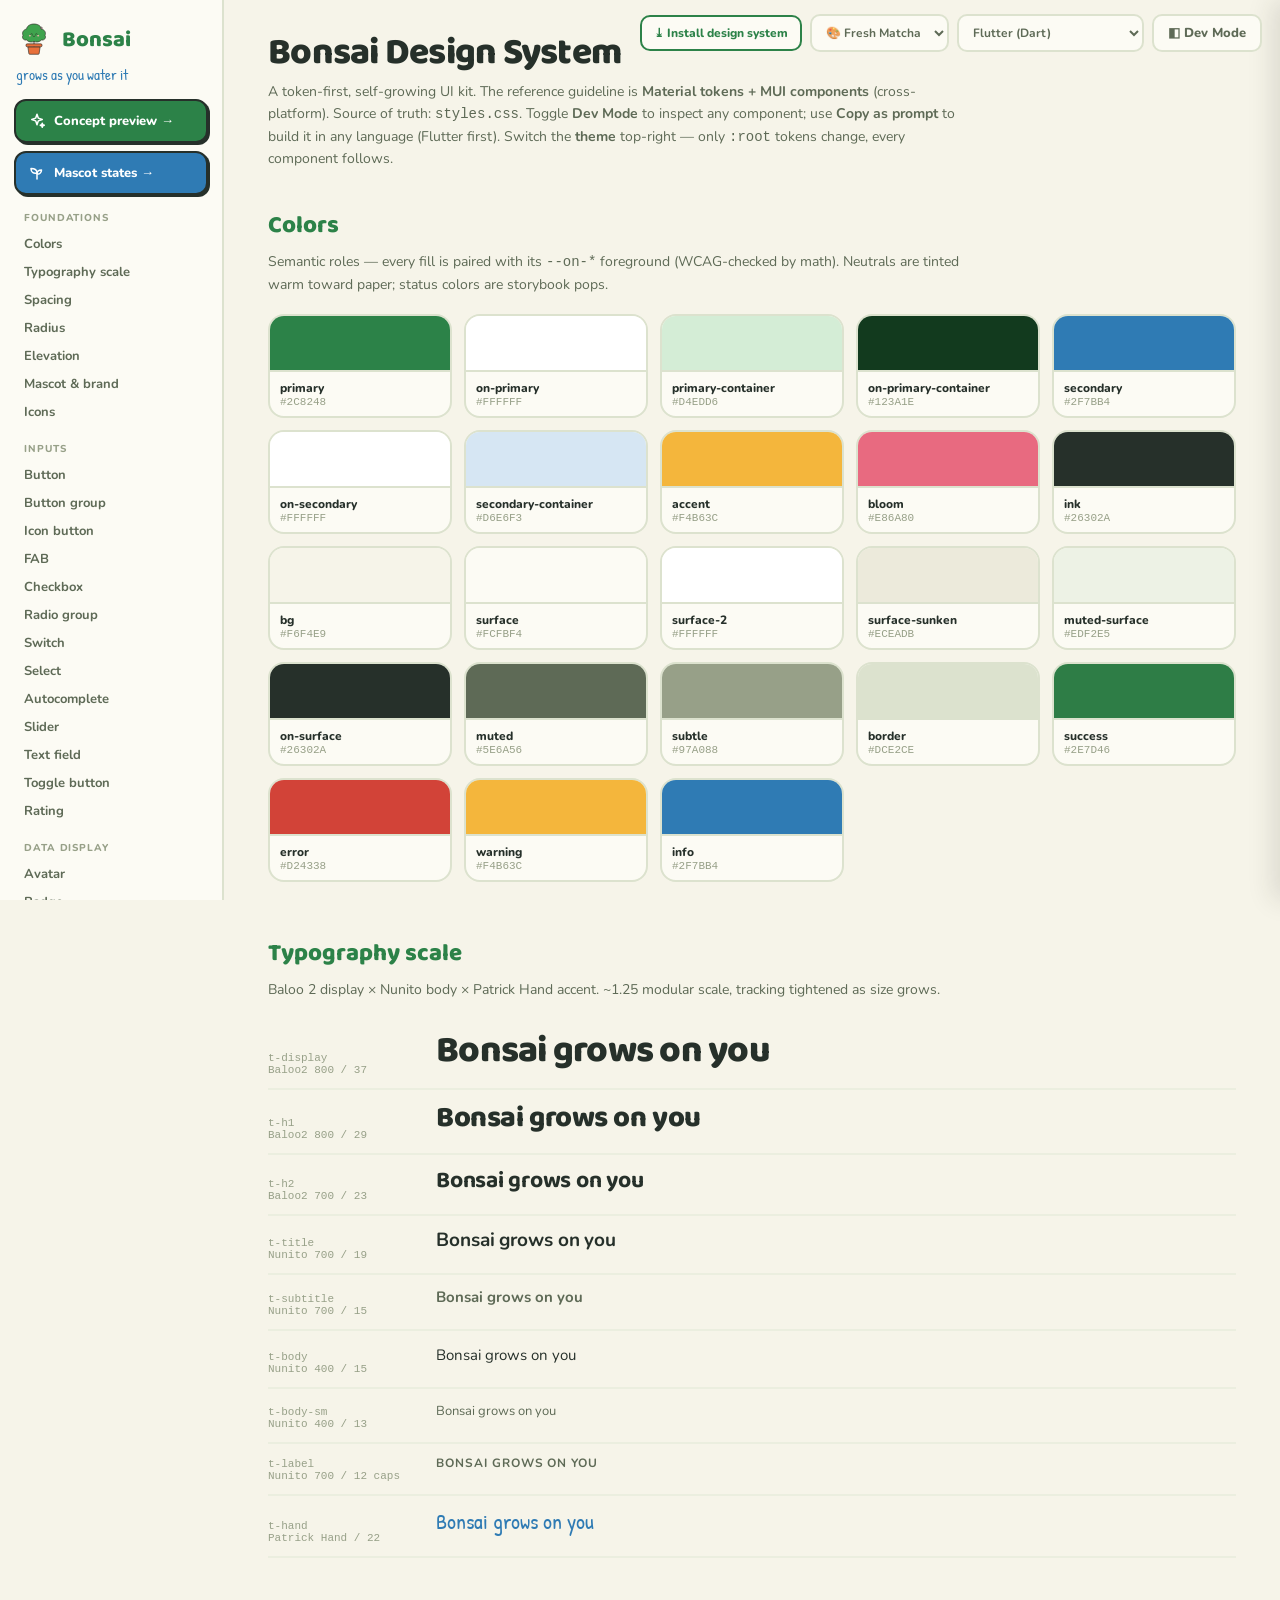
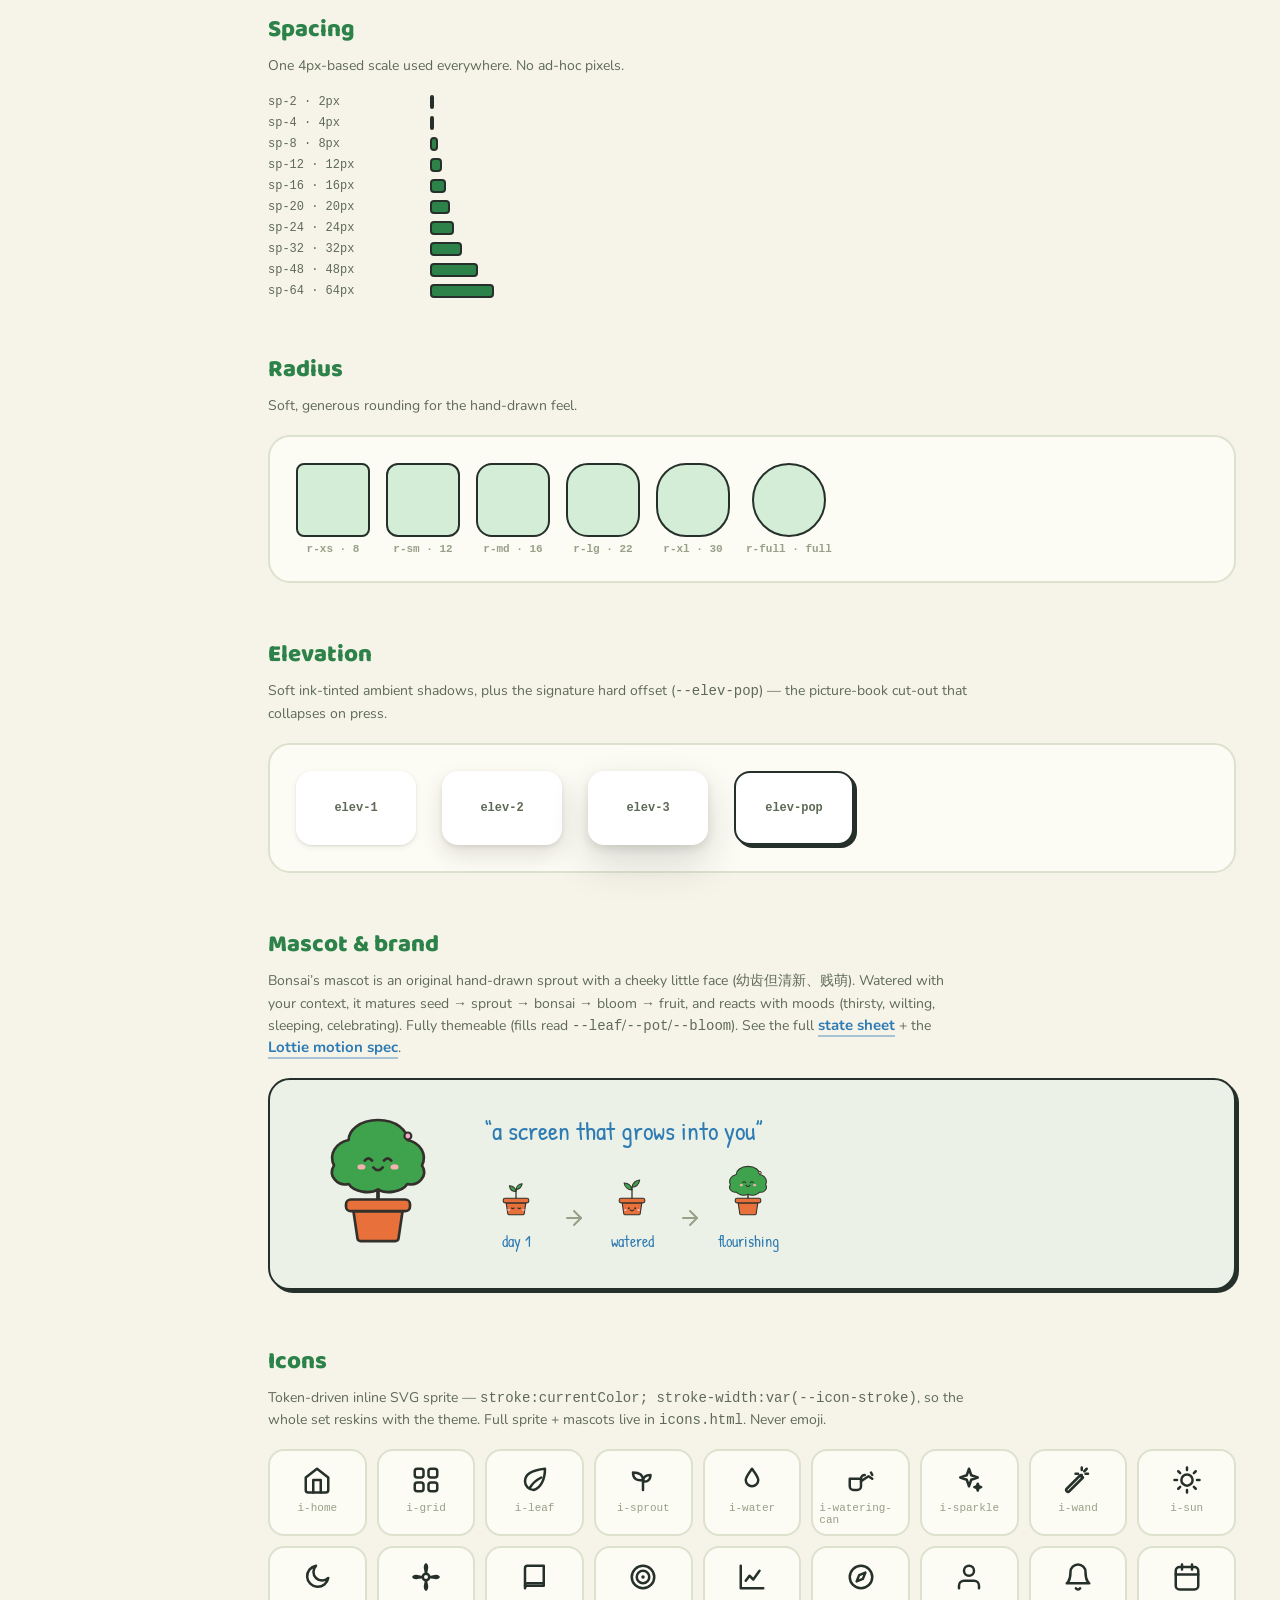
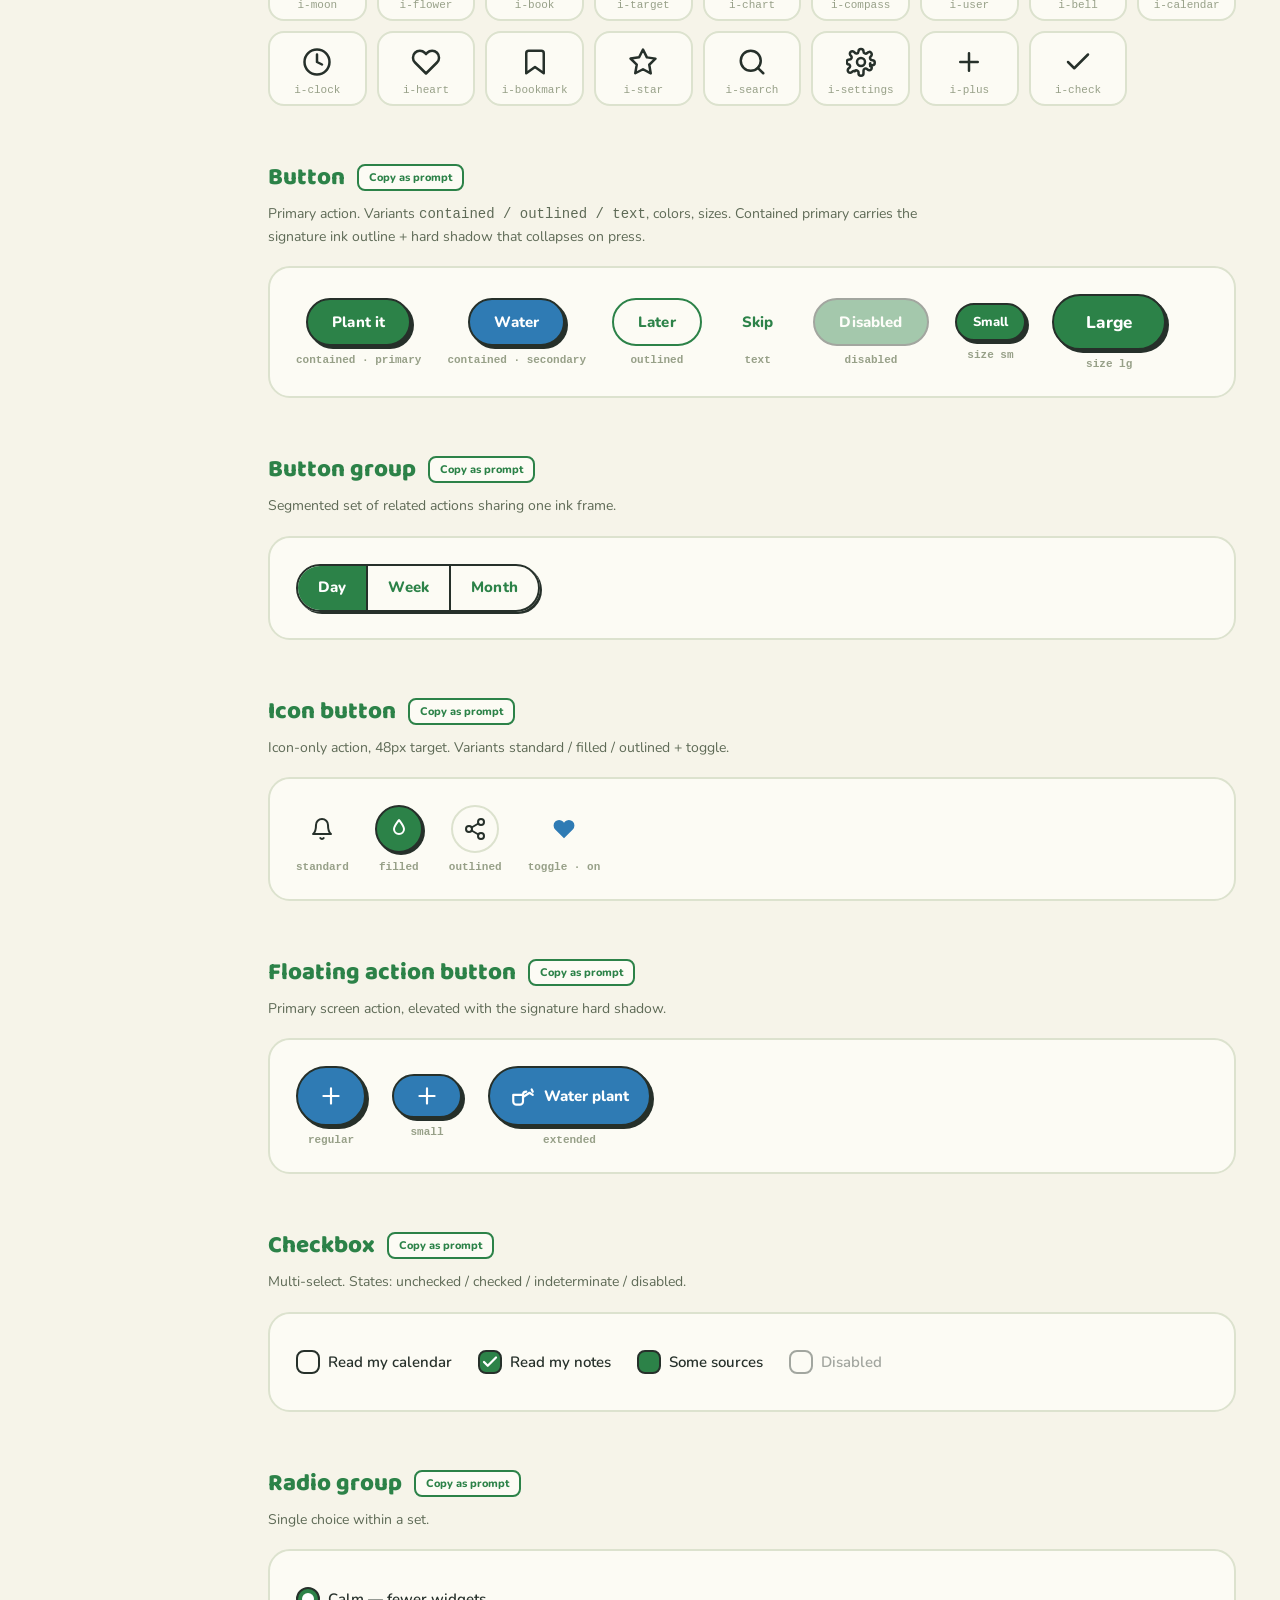
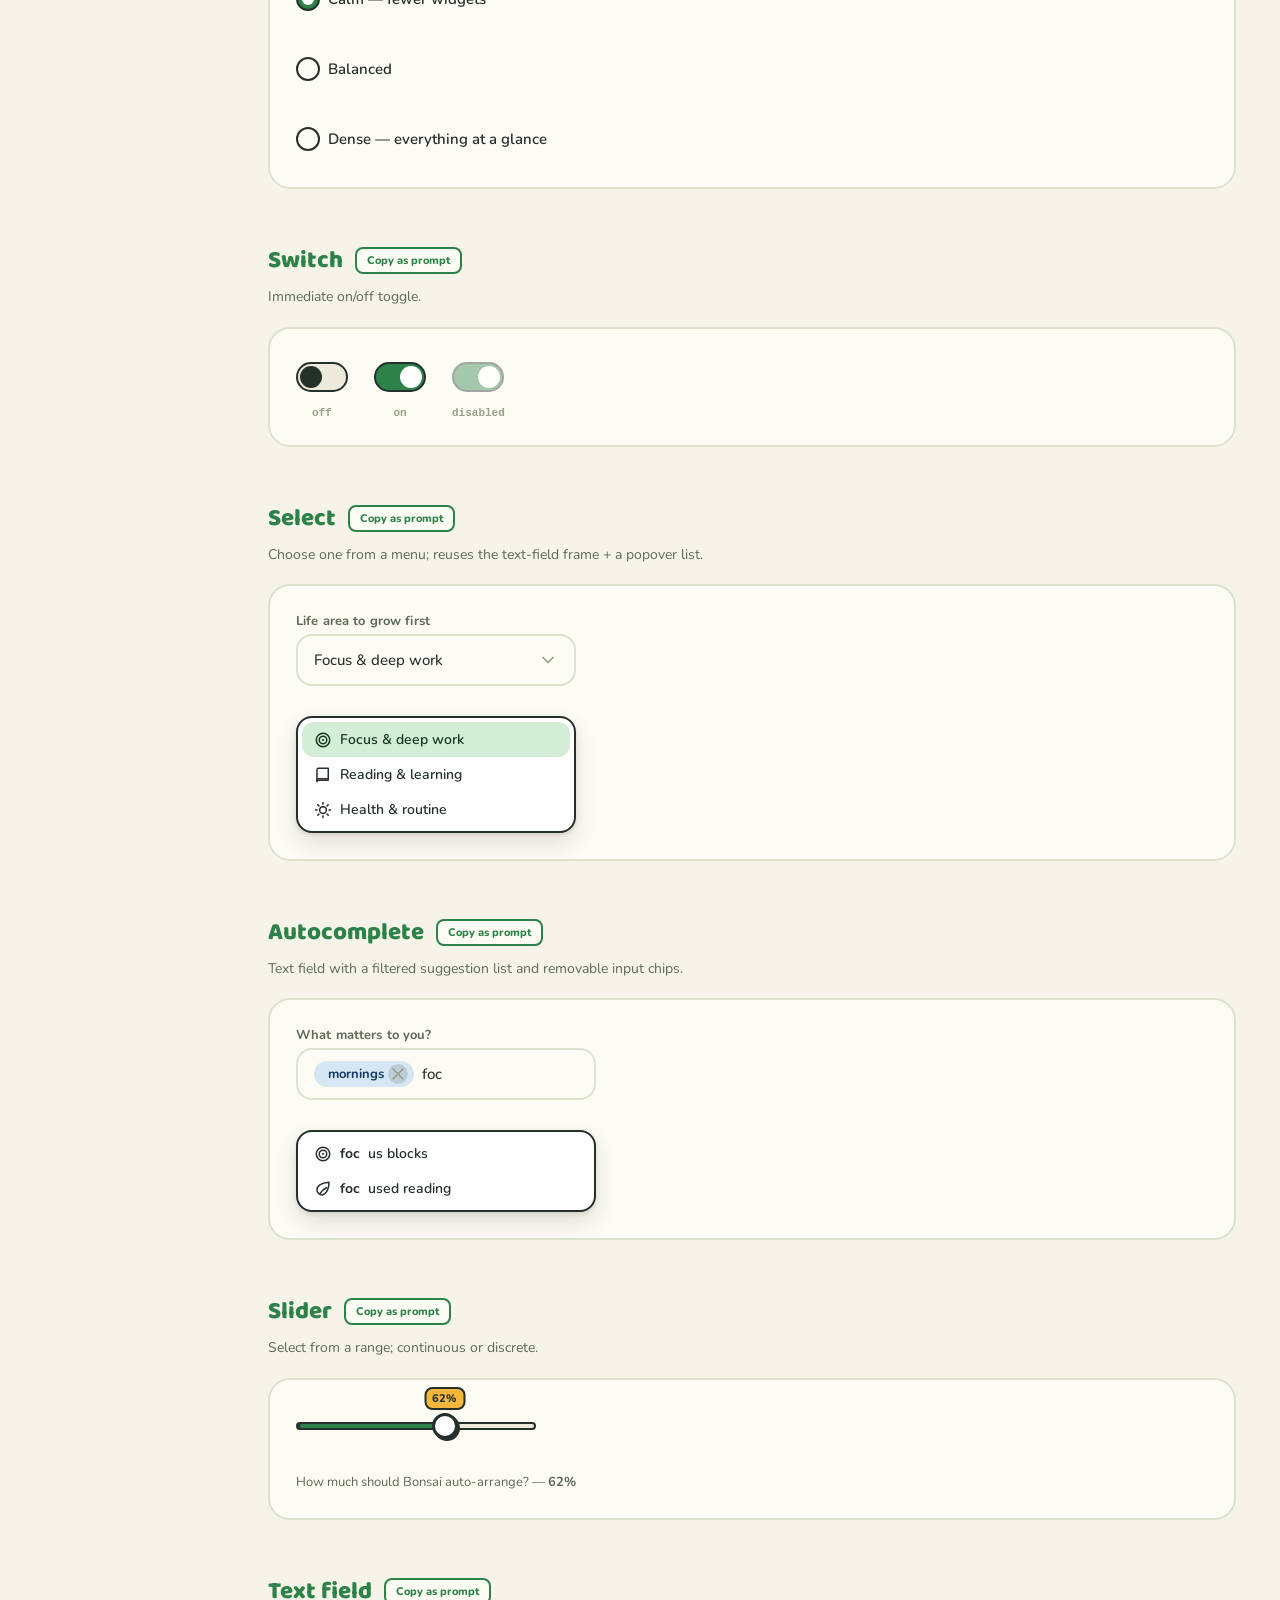
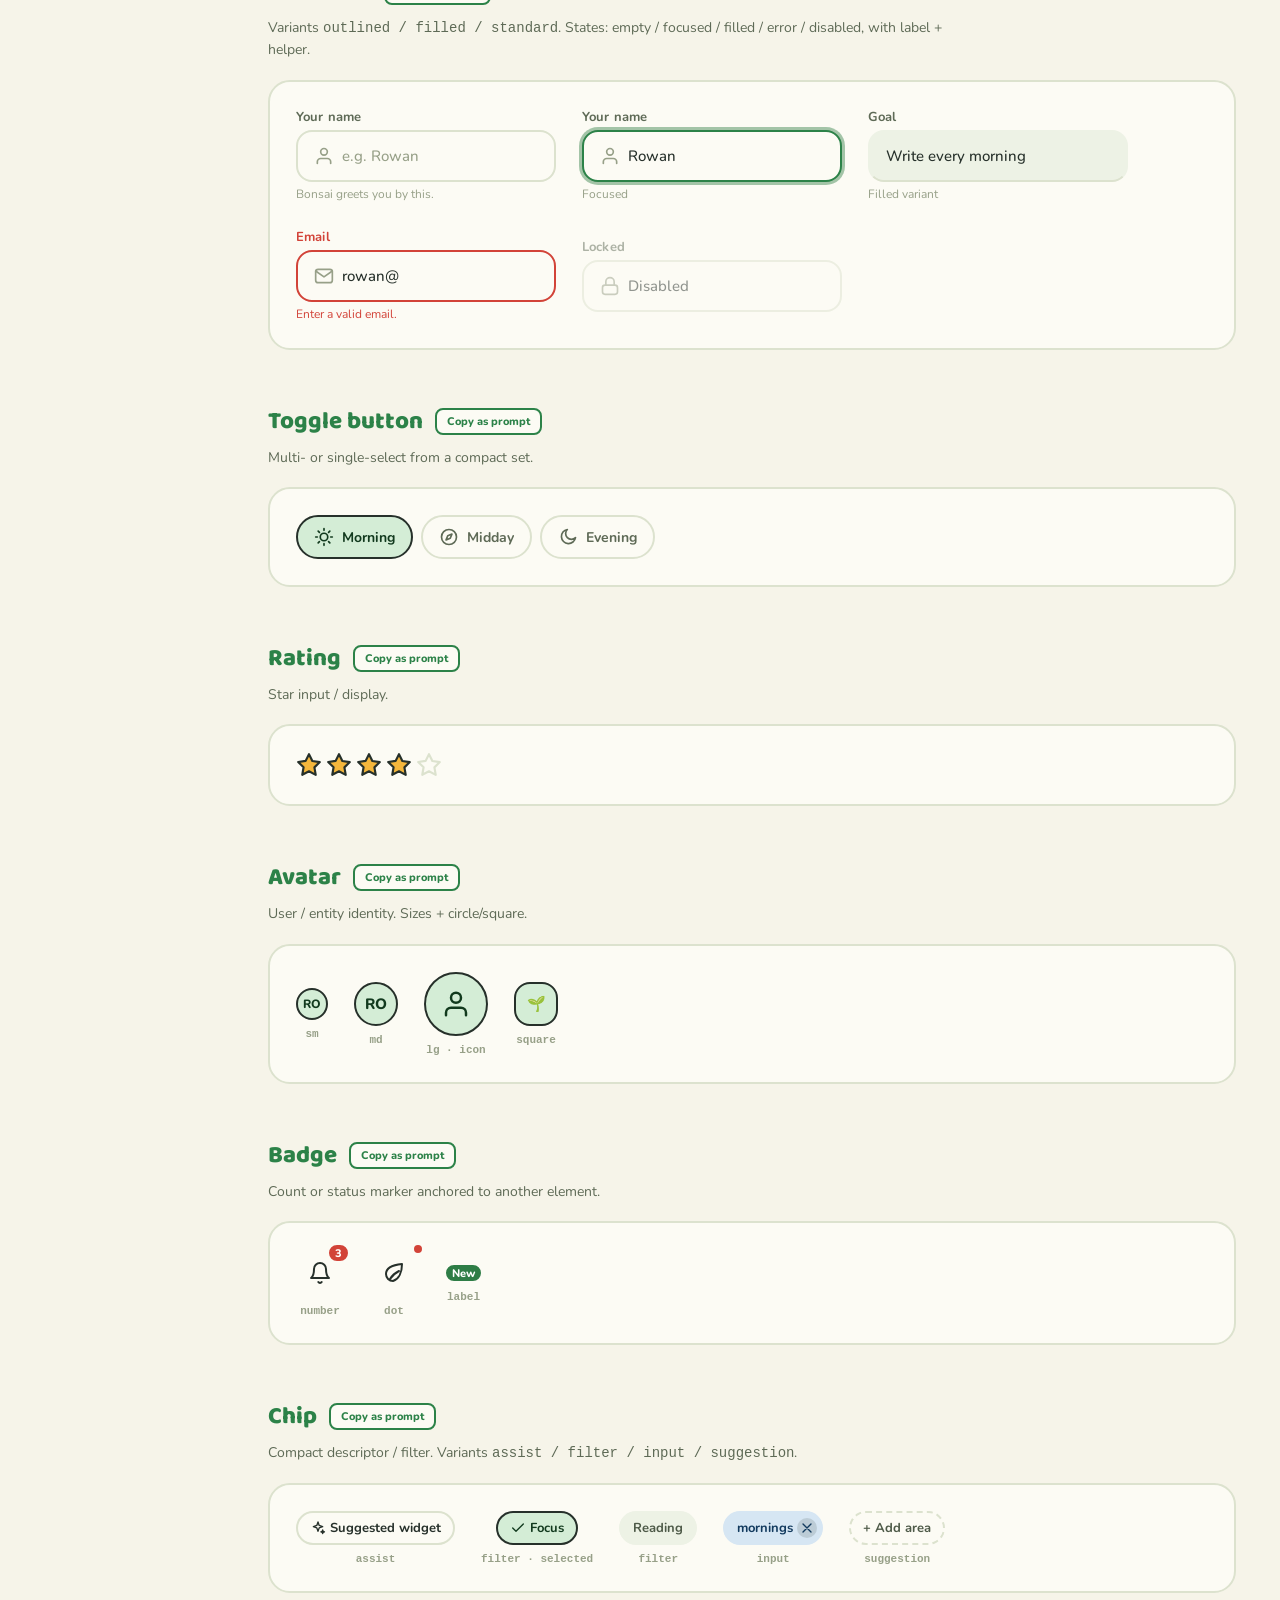
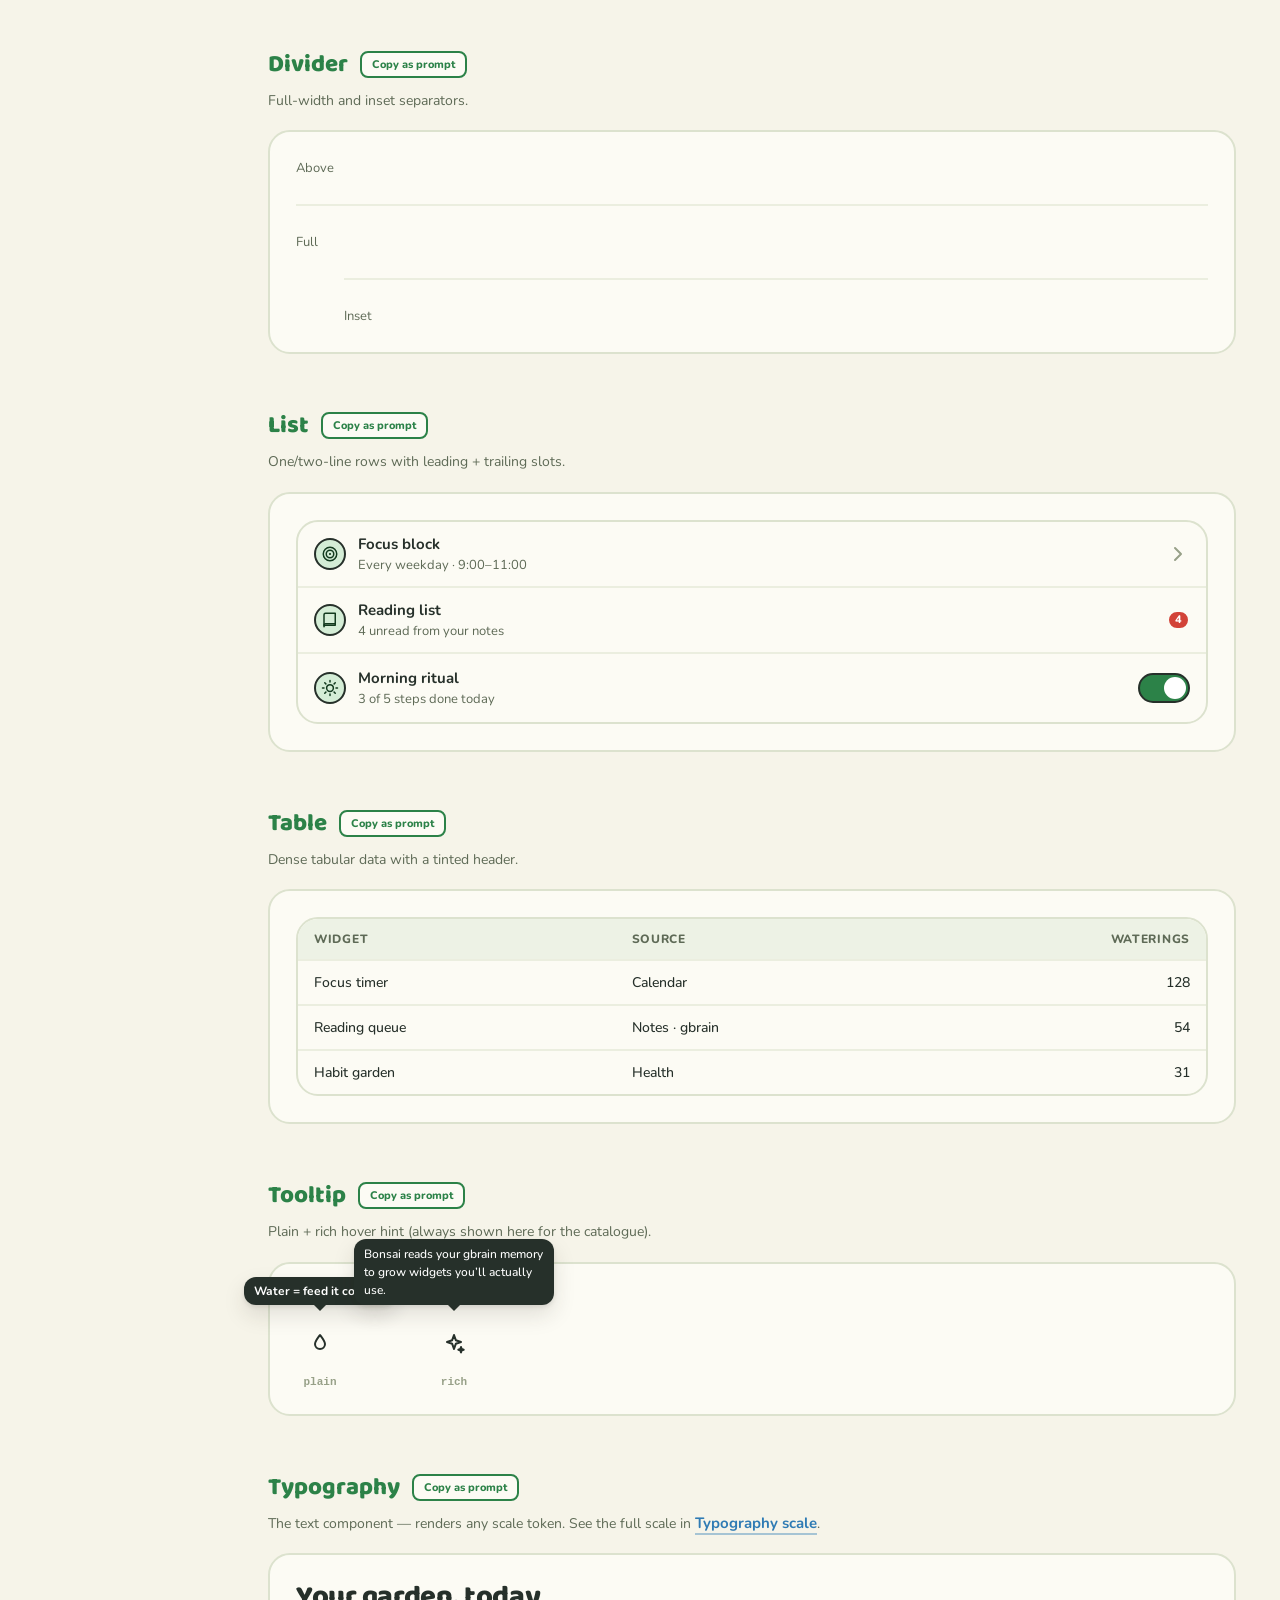
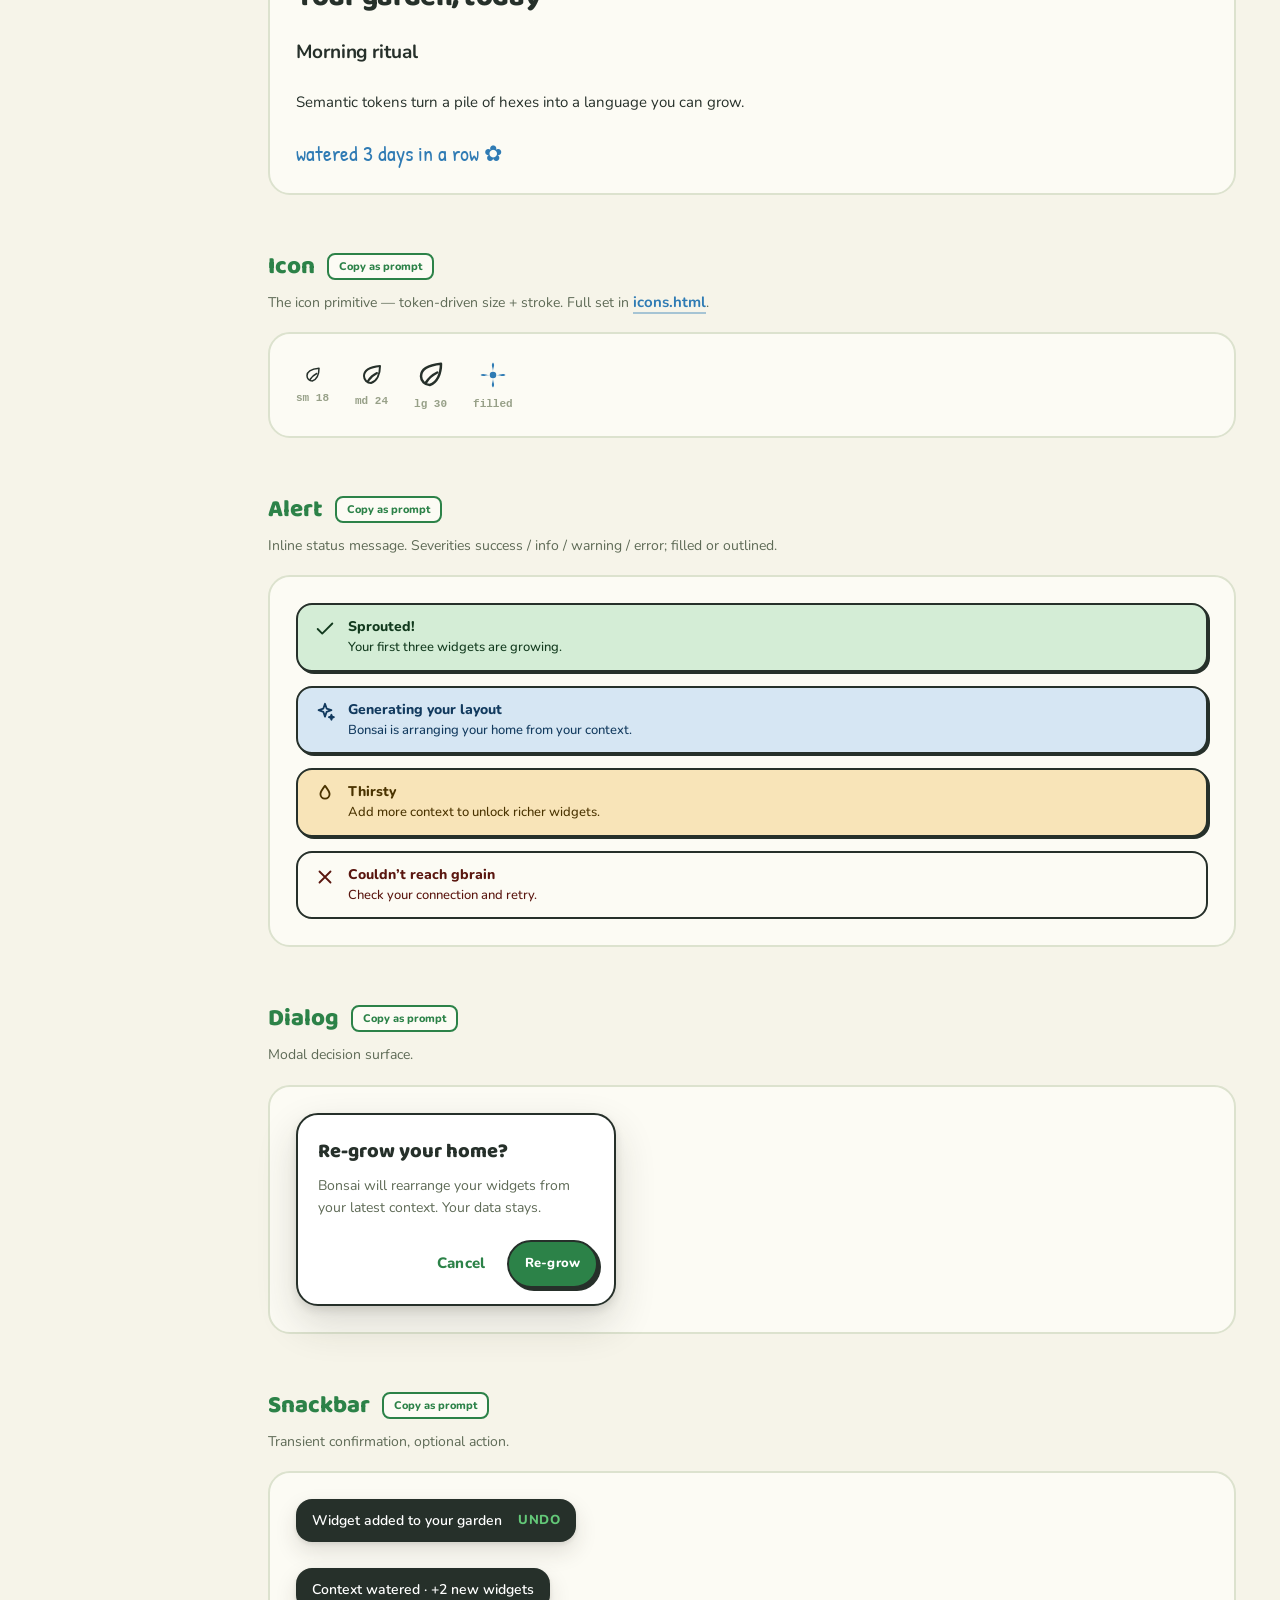
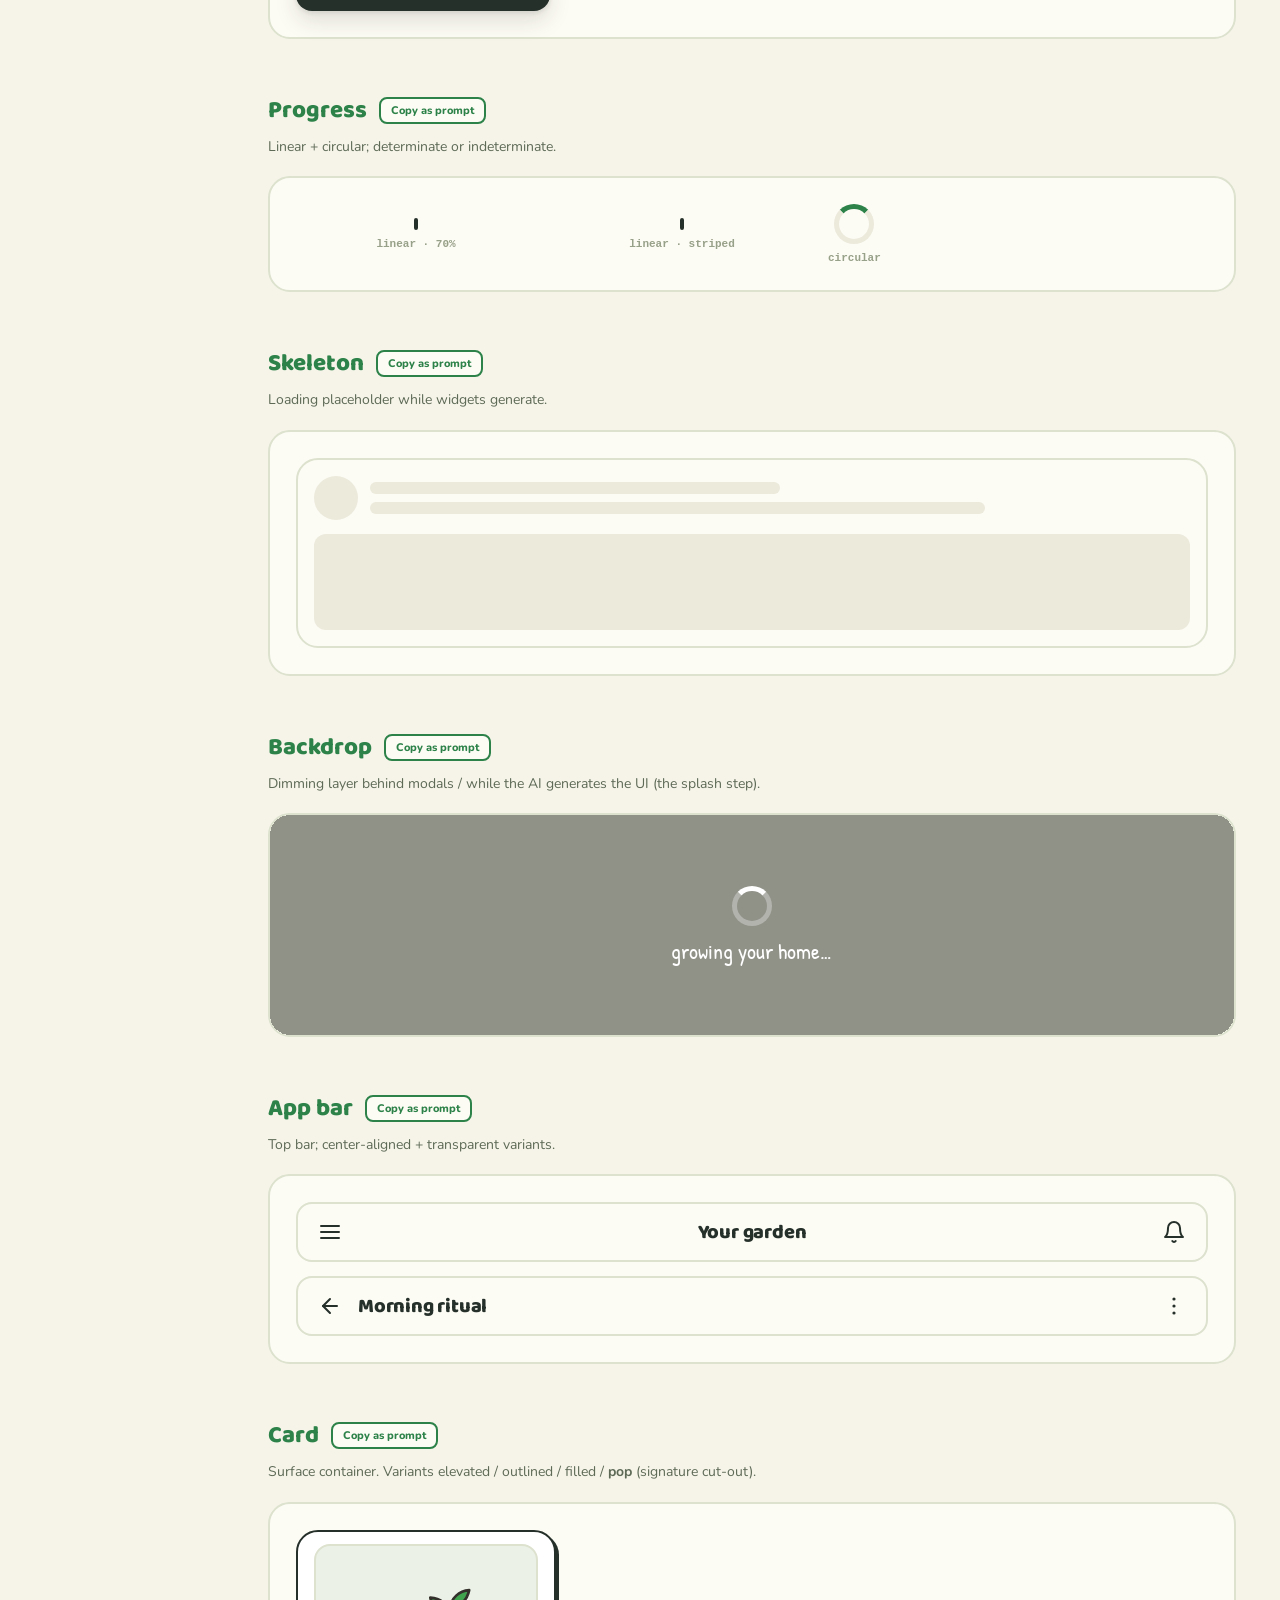
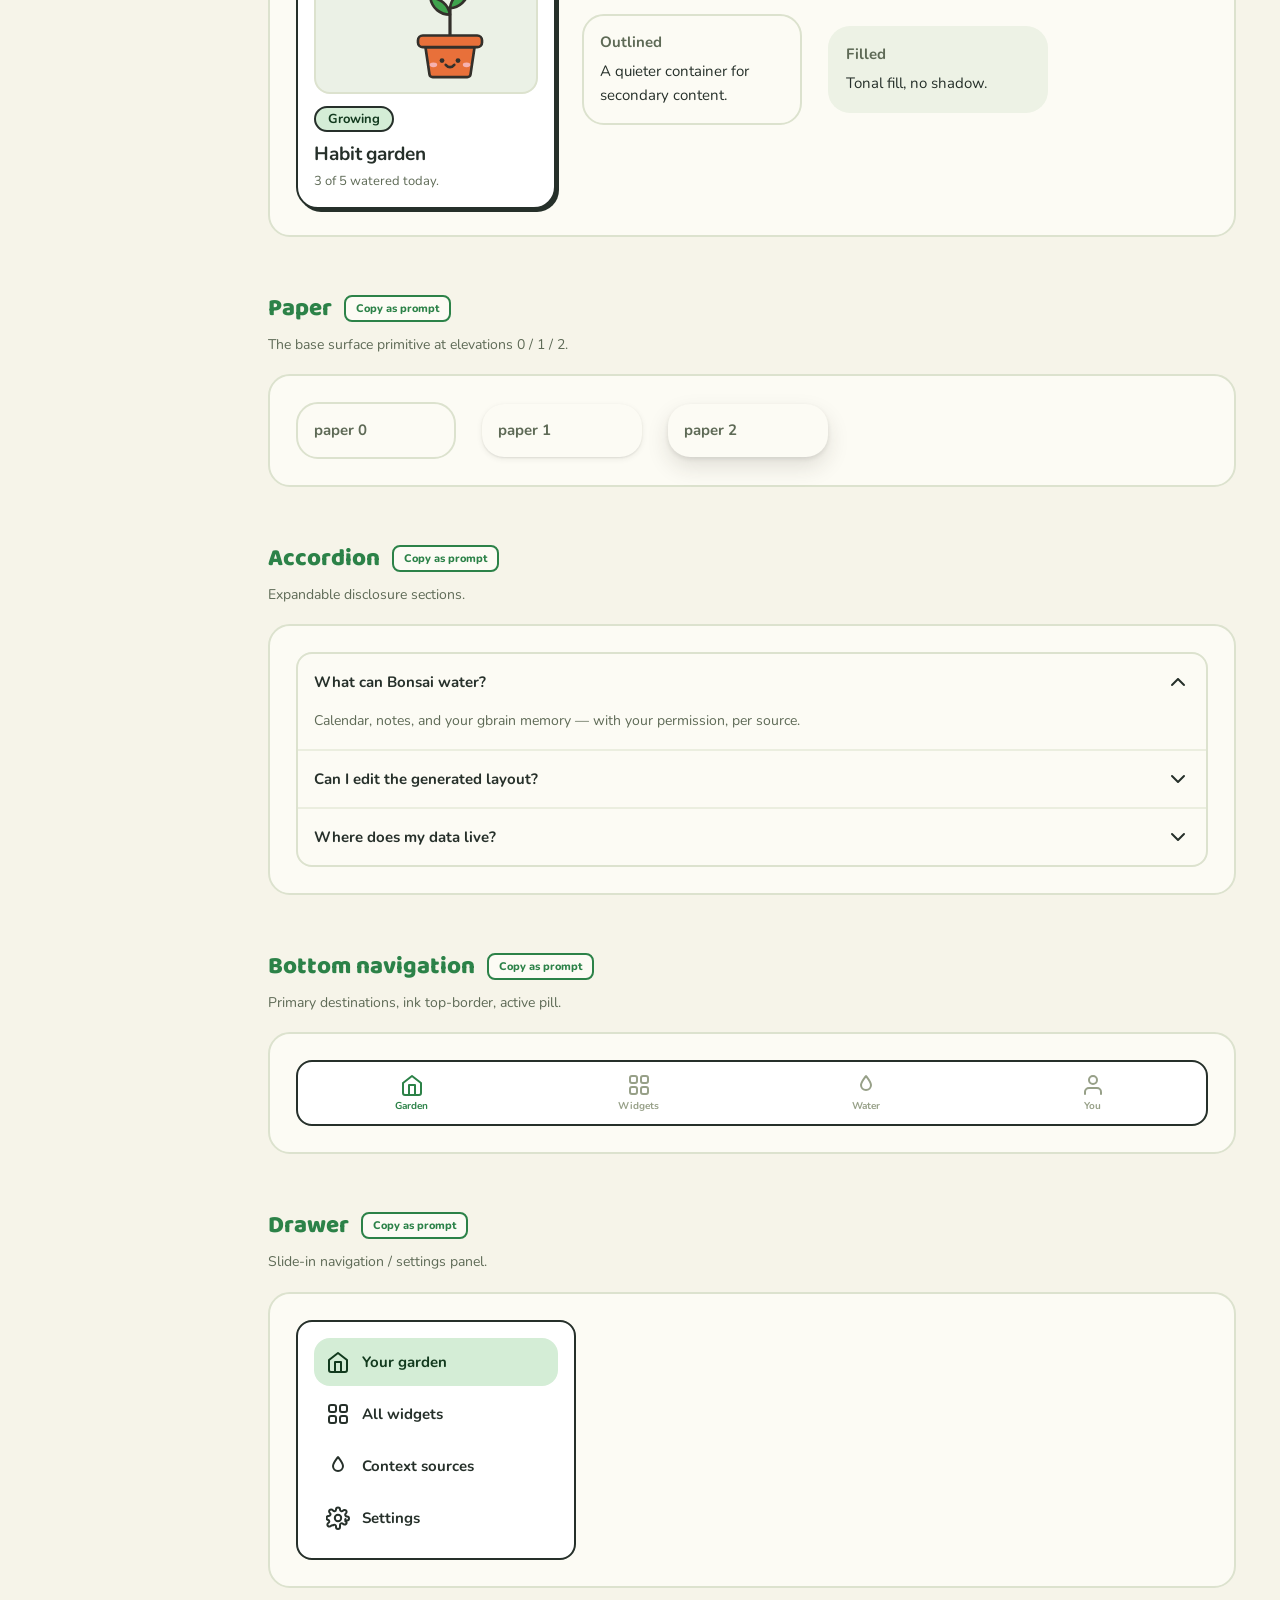
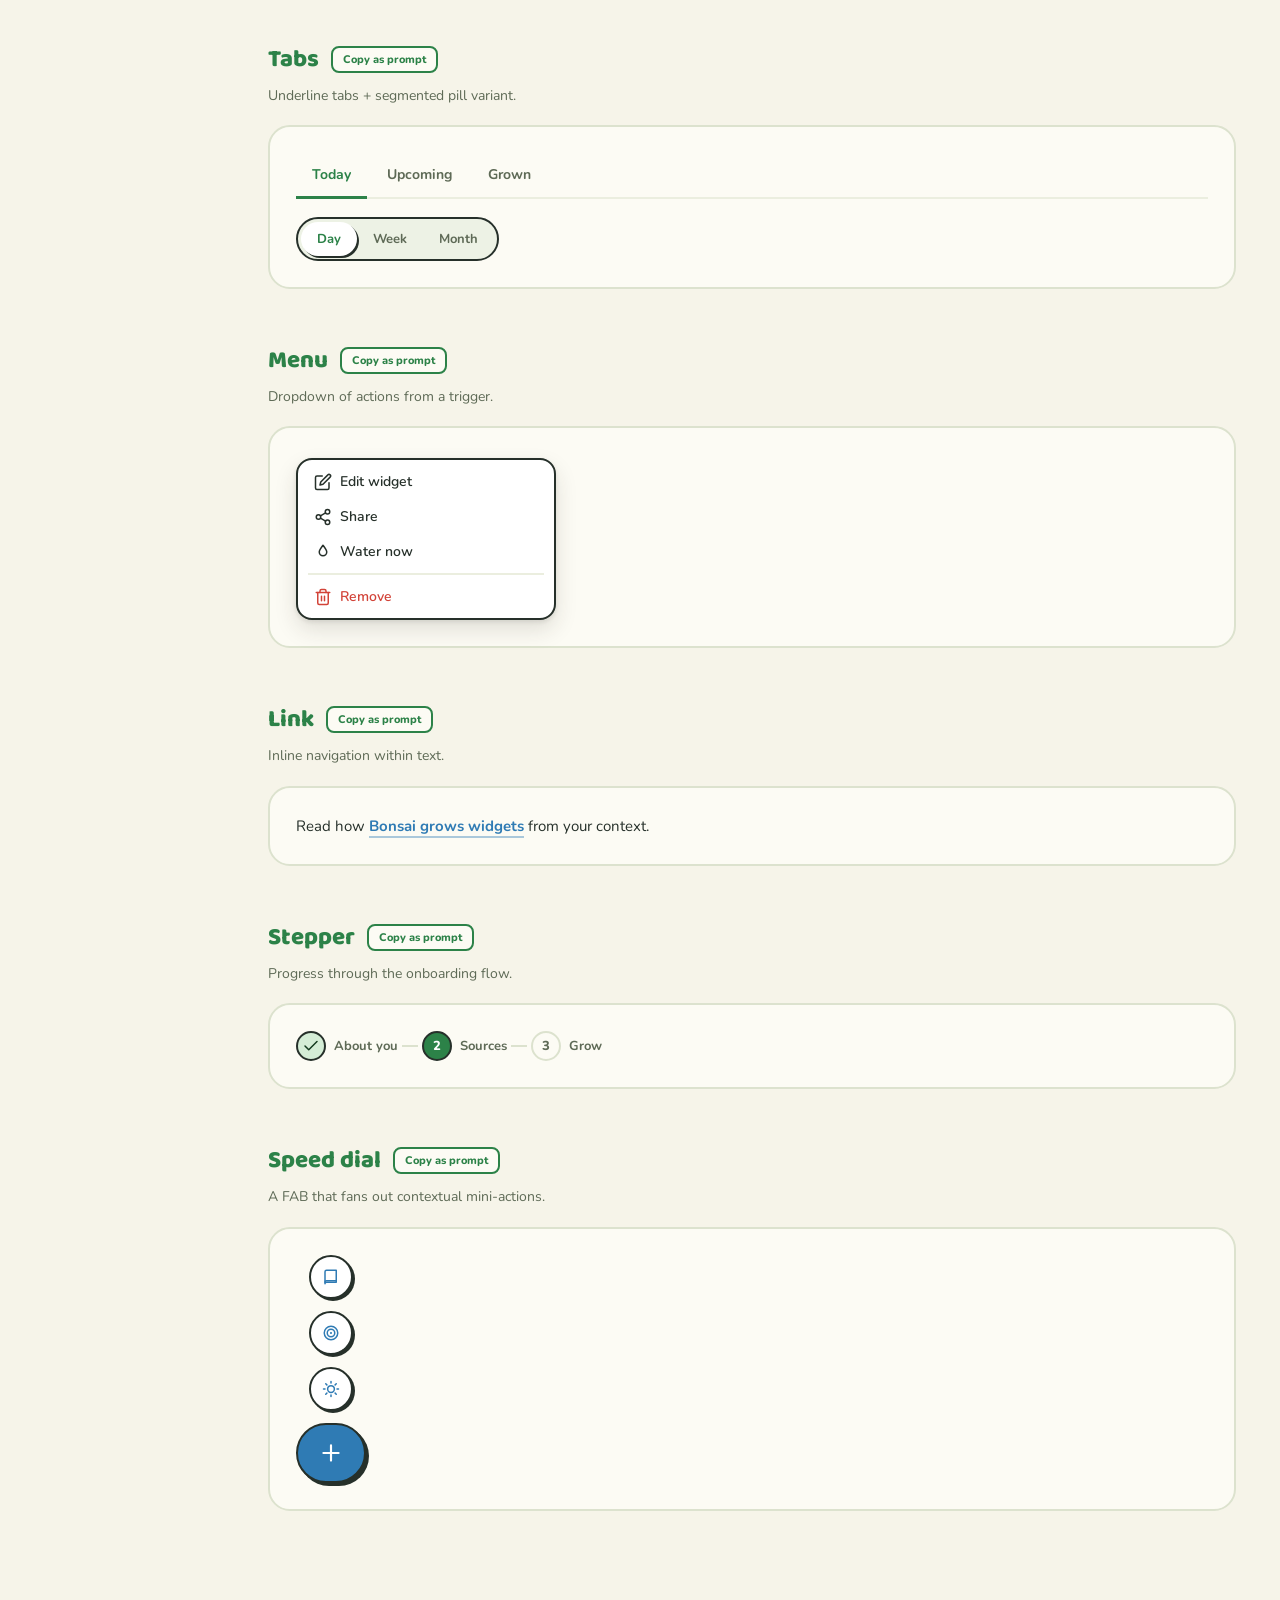
==== design-system/index.html @ 6db32fd8 "Add Fresh Matcha design system with mascot and Lottie assets Token-first living style guide (Materia" ====
<!doctype html>
<html lang="en">
<head>
<meta charset="utf-8">
<meta name="viewport" content="width=device-width, initial-scale=1">
<title>Bonsai · Design System</title>
<link href="https://fonts.googleapis.com/css2?family=Baloo+2:wght@500;600;700;800&family=Nunito:wght@400;600;700;800&family=Patrick+Hand&display=swap" rel="stylesheet">
<link rel="stylesheet" href="styles.css">
<style>
/* page chrome only — components/tokens live in styles.css */
body{font-family:var(--font-body);color:var(--on-surface);background:var(--bg);display:flex}
nav.side{position:sticky;top:0;align-self:flex-start;height:100vh;width:224px;flex:0 0 224px;background:var(--surface);border-right:2px solid var(--border);padding:20px 14px;overflow:auto}
nav.side .brand{display:flex;align-items:center;gap:8px;font:800 22px var(--font-display);color:var(--primary);margin-bottom:4px}
nav.side .tag{font:400 15px var(--font-hand);color:var(--secondary);margin:0 0 14px 2px}
nav.side a{display:block;padding:5px 10px;border-radius:8px;font-size:13px;font-weight:700;color:var(--muted);text-decoration:none}
nav.side a:hover{background:var(--bg);color:var(--primary)}
nav.side a.concept-link{margin:0 0 8px;padding:11px 12px;font-weight:800;color:var(--on-primary);background:var(--primary);border:2px solid var(--ink);box-shadow:var(--elev-pop-sm);border-radius:12px;display:flex;align-items:center;gap:8px}
nav.side a.concept-link:hover{filter:brightness(.96);color:var(--on-primary)}
nav.side .grp{font:800 10px var(--font-body);letter-spacing:.9px;text-transform:uppercase;color:var(--subtle);margin:16px 0 5px 10px}
main{flex:1;padding:34px 44px 140px;max-width:1080px}
section{margin-bottom:52px;scroll-margin-top:20px}
h2.sec{font:800 24px var(--font-display);color:var(--primary);margin-bottom:6px;display:flex;align-items:center;flex-wrap:wrap}
.sec-desc{color:var(--muted);font-size:14px;margin-bottom:18px;max-width:700px;line-height:1.6}
.stage{background:var(--surface);border:2px solid var(--border);border-radius:var(--r-lg);padding:26px;display:flex;flex-wrap:wrap;gap:26px;align-items:center}
.stage.col{flex-direction:column;align-items:flex-start}
.cell{display:flex;flex-direction:column;align-items:center;gap:8px}
.spec{font:600 11px var(--font-mono);color:var(--subtle)}
.colors{display:grid;grid-template-columns:repeat(auto-fill,minmax(158px,1fr));gap:12px}
.sw{border:2px solid var(--border);border-radius:var(--r-md);overflow:hidden;background:var(--surface)}
.sw .c{height:56px;border-bottom:2px solid var(--border)}.sw .m{padding:8px 10px}.sw .n{font-size:12px;font-weight:800}.sw .v{font:11px var(--font-mono);color:var(--subtle)}
.typerow{display:flex;align-items:baseline;gap:18px;padding:12px 0;border-bottom:2px solid var(--border-faint)}
.typerow .tk{width:150px;flex:0 0 150px;font:11px var(--font-mono);color:var(--subtle)}
.sprow{display:flex;align-items:center;gap:12px;margin-bottom:7px}
.sprow .bar{background:var(--primary);height:14px;border-radius:4px;border:2px solid var(--ink)}.sprow .lbl{width:150px;font:12px var(--font-mono);color:var(--muted)}
.radrow{display:flex;gap:16px;flex-wrap:wrap}
.radrow .rr{display:flex;flex-direction:column;align-items:center;gap:6px}
.radrow .box{width:74px;height:74px;background:var(--primary-container);border:2px solid var(--ink)}
.elevrow{display:flex;gap:26px;flex-wrap:wrap}
.elevrow .eb{width:120px;height:74px;border-radius:var(--r-md);background:var(--surface-2);display:flex;align-items:center;justify-content:center;font:700 12px var(--font-mono);color:var(--muted)}
.iconGrid{display:grid;grid-template-columns:repeat(auto-fill,minmax(96px,1fr));gap:10px}
.iconGrid .it{background:var(--surface);border:2px solid var(--border);border-radius:var(--r-md);padding:14px 6px 8px;display:flex;flex-direction:column;align-items:center;gap:7px;color:var(--on-surface)}
.iconGrid .it .nm{font:11px var(--font-mono);color:var(--subtle)}
.brandcard{display:flex;gap:26px;align-items:center;flex-wrap:wrap;background:var(--wash);border:2px solid var(--ink);box-shadow:var(--elev-pop);border-radius:var(--r-lg);padding:24px 28px}
.growth{display:flex;align-items:flex-end;gap:14px}
.growth .g{display:flex;flex-direction:column;align-items:center;gap:6px}
.growth .g .cap{font:400 16px var(--font-hand);color:var(--secondary)}
.growth .arw{color:var(--subtle);margin-bottom:22px}

/* top controls + Dev Mode + Inspector + Copy-as-prompt */
#topctl{position:fixed;top:14px;right:18px;z-index:50;display:flex;gap:8px;align-items:center;flex-wrap:wrap;justify-content:flex-end}
#langSel,#themeSel{font:700 12px var(--font-body);border:2px solid var(--border);border-radius:10px;padding:8px 10px;background:var(--surface);color:var(--muted)}
.ds-btn{font:800 12px var(--font-body);background:var(--surface);border:2px solid var(--primary);color:var(--primary);border-radius:10px;padding:8px 12px;cursor:pointer}
.ds-btn:hover{background:color-mix(in srgb,var(--primary) 10%,transparent)}
#devToggle{font:800 13px var(--font-body);background:var(--surface);border:2px solid var(--border);border-radius:10px;padding:8px 14px;cursor:pointer;color:var(--muted)}
#devToggle.on{background:var(--primary);border-color:var(--ink);color:var(--on-primary)}
.sec-prompt{font:800 11px var(--font-body);border:2px solid var(--primary);background:var(--surface);color:var(--primary);border-radius:8px;padding:4px 10px;margin-left:12px;cursor:pointer;vertical-align:middle}
body.dev [data-insp]:hover{outline:2px dashed var(--accent);outline-offset:3px;cursor:pointer}
.insp-sel{outline:3px solid var(--primary)!important;outline-offset:3px}
#inspector{position:fixed;top:0;right:0;width:344px;height:100vh;background:var(--surface-2);border-left:2.5px solid var(--ink);box-shadow:-8px 0 24px rgb(44 42 34 / .12);transform:translateX(100%);transition:transform .28s var(--ease);z-index:49;overflow:auto;padding:58px 20px 40px}
body.inspecting #inspector{transform:translateX(0)}
body.inspecting main{margin-right:344px}
#inspector .iclose{position:absolute;top:16px;right:16px;border:none;background:none;font-size:20px;color:var(--muted);cursor:pointer}
#inspector .nm{font:800 21px var(--font-display);color:var(--primary)}
#inspector .file{font:12px var(--font-mono);color:var(--subtle);margin-top:2px}
#inspector .desc{font-size:13px;color:var(--muted);line-height:1.6;margin-top:10px}
#inspector h4{font:800 11px var(--font-body);letter-spacing:.6px;text-transform:uppercase;color:var(--subtle);margin:20px 0 8px}
.prop{padding:8px 0;border-bottom:2px solid var(--border-faint)}.prop .pn{font:800 13px var(--font-mono)}.prop .pt{font:11px var(--font-mono);color:var(--secondary)}.prop .pdef{font:11px var(--font-mono);color:var(--subtle)}.prop .pd{font-size:12px;color:var(--muted);margin-top:3px}
.tok{display:flex;align-items:center;gap:10px;padding:7px 8px;border-radius:8px;cursor:pointer}.tok:hover{background:var(--bg)}
.tok .tsw{width:22px;height:22px;border-radius:6px;border:2px solid var(--border);flex:0 0 22px}.tok .tn{font:800 12px var(--font-mono)}.tok .tr{font-size:11px;color:var(--muted)}.tok .tv{margin-left:auto;font:11px var(--font-mono);color:var(--subtle)}
.metric{display:flex;justify-content:space-between;font:12px var(--font-mono);padding:5px 0;border-bottom:2px dashed var(--border-faint)}.metric .mk{color:var(--muted)}
.copyprompt{width:100%;margin-top:16px;font:800 13px var(--font-body);background:var(--primary);color:var(--on-primary);border:2px solid var(--ink);border-radius:12px;padding:11px;cursor:pointer;box-shadow:var(--elev-pop-sm)}
.copied{position:fixed;bottom:24px;left:50%;transform:translateX(-50%);background:var(--ink);color:var(--surface-2);font-size:12px;font-weight:700;padding:9px 16px;border-radius:10px;opacity:0;transition:.2s;z-index:60;pointer-events:none}.copied.show{opacity:.97}
</style>
</head>
<body>

<!-- ICON SPRITE — copied from icons.html so index.html is self-contained under file://. -->
<svg width="0" height="0" style="position:absolute" aria-hidden="true">
  <symbol id="i-menu" viewBox="0 0 24 24"><path d="M3 6h18M3 12h18M3 18h18"/></symbol>
  <symbol id="i-search" viewBox="0 0 24 24"><circle cx="11" cy="11" r="8"/><path d="M21 21l-4.35-4.35"/></symbol>
  <symbol id="i-home" viewBox="0 0 24 24"><path d="M3 10l9-7 9 7v10a2 2 0 0 1-2 2H5a2 2 0 0 1-2-2z"/><path d="M9 22V12h6v10"/></symbol>
  <symbol id="i-settings" viewBox="0 0 24 24"><circle cx="12" cy="12" r="3.2"/><path d="M19.4 13a1.7 1.7 0 0 0 .3 1.9l.1.1a2 2 0 1 1-2.8 2.8l-.1-.1a1.7 1.7 0 0 0-2.9 1.2V21a2 2 0 0 1-4 0v-.2A1.7 1.7 0 0 0 7 19.4a1.7 1.7 0 0 0-1.9.3l-.1.1a2 2 0 1 1-2.8-2.8l.1-.1A1.7 1.7 0 0 0 2.6 14a2 2 0 0 1 0-4h.2a1.7 1.7 0 0 0 1.2-2.9l-.1-.1A2 2 0 1 1 6.7 4.2l.1.1A1.7 1.7 0 0 0 10 3.6 2 2 0 0 1 14 3.6a1.7 1.7 0 0 0 2.9 1.2l.1-.1a2 2 0 1 1 2.8 2.8l-.1.1a1.7 1.7 0 0 0-.3 1.9 1.7 1.7 0 0 0 1.6 1H21a2 2 0 0 1 0 4h-.2a1.7 1.7 0 0 0-1.4.9z"/></symbol>
  <symbol id="i-back" viewBox="0 0 24 24"><path d="M19 12H5"/><path d="M12 19l-7-7 7-7"/></symbol>
  <symbol id="i-arrow-right" viewBox="0 0 24 24"><path d="M5 12h14"/><path d="M12 5l7 7-7 7"/></symbol>
  <symbol id="i-chevron-right" viewBox="0 0 24 24"><path d="M9 18l6-6-6-6"/></symbol>
  <symbol id="i-chevron-down" viewBox="0 0 24 24"><path d="M6 9l6 6 6-6"/></symbol>
  <symbol id="i-chevron-up" viewBox="0 0 24 24"><path d="M18 15l-6-6-6 6"/></symbol>
  <symbol id="i-close" viewBox="0 0 24 24"><path d="M18 6L6 18M6 6l12 12"/></symbol>
  <symbol id="i-check" viewBox="0 0 24 24"><path d="M20 6L9 17l-5-5"/></symbol>
  <symbol id="i-minus" viewBox="0 0 24 24"><path d="M5 12h14"/></symbol>
  <symbol id="i-plus" viewBox="0 0 24 24"><path d="M12 5v14M5 12h14"/></symbol>
  <symbol id="i-heart" viewBox="0 0 24 24"><path d="M20.8 4.6a5.5 5.5 0 0 0-7.8 0L12 5.7l-1-1.1a5.5 5.5 0 1 0-7.8 7.8L12 21.2l8.8-8.8a5.5 5.5 0 0 0 0-7.8z"/></symbol>
  <symbol id="i-bookmark" viewBox="0 0 24 24"><path d="M19 21l-7-5-7 5V5a2 2 0 0 1 2-2h10a2 2 0 0 1 2 2z"/></symbol>
  <symbol id="i-share" viewBox="0 0 24 24"><circle cx="18" cy="5" r="3"/><circle cx="6" cy="12" r="3"/><circle cx="18" cy="19" r="3"/><path d="M8.6 13.5l6.8 4M15.4 6.5l-6.8 4"/></symbol>
  <symbol id="i-bell" viewBox="0 0 24 24"><path d="M18 8a6 6 0 0 0-12 0c0 7-3 9-3 9h18s-3-2-3-9"/><path d="M13.7 21a2 2 0 0 1-3.4 0"/></symbol>
  <symbol id="i-user" viewBox="0 0 24 24"><path d="M20 21v-2a4 4 0 0 0-4-4H8a4 4 0 0 0-4 4v2"/><circle cx="12" cy="7" r="4"/></symbol>
  <symbol id="i-more-h" viewBox="0 0 24 24"><circle cx="5" cy="12" r="1.6" fill="currentColor" stroke="none"/><circle cx="12" cy="12" r="1.6" fill="currentColor" stroke="none"/><circle cx="19" cy="12" r="1.6" fill="currentColor" stroke="none"/></symbol>
  <symbol id="i-more-v" viewBox="0 0 24 24"><circle cx="12" cy="5" r="1.6" fill="currentColor" stroke="none"/><circle cx="12" cy="12" r="1.6" fill="currentColor" stroke="none"/><circle cx="12" cy="19" r="1.6" fill="currentColor" stroke="none"/></symbol>
  <symbol id="i-edit" viewBox="0 0 24 24"><path d="M11 4H4a2 2 0 0 0-2 2v14a2 2 0 0 0 2 2h14a2 2 0 0 0 2-2v-7"/><path d="M18.5 2.5a2.12 2.12 0 0 1 3 3L12 15l-4 1 1-4z"/></symbol>
  <symbol id="i-trash" viewBox="0 0 24 24"><path d="M3 6h18"/><path d="M19 6v14a2 2 0 0 1-2 2H7a2 2 0 0 1-2-2V6m3 0V4a2 2 0 0 1 2-2h4a2 2 0 0 1 2 2v2"/><path d="M10 11v6M14 11v6"/></symbol>
  <symbol id="i-camera" viewBox="0 0 24 24"><path d="M23 19a2 2 0 0 1-2 2H3a2 2 0 0 1-2-2V8a2 2 0 0 1 2-2h4l2-3h6l2 3h4a2 2 0 0 1 2 2z"/><circle cx="12" cy="13" r="4"/></symbol>
  <symbol id="i-image" viewBox="0 0 24 24"><rect x="3" y="3" width="18" height="18" rx="3"/><circle cx="8.5" cy="8.5" r="1.5"/><path d="M21 15l-5-5L5 21"/></symbol>
  <symbol id="i-calendar" viewBox="0 0 24 24"><rect x="3" y="4" width="18" height="18" rx="3"/><path d="M16 2v4M8 2v4M3 10h18"/></symbol>
  <symbol id="i-clock" viewBox="0 0 24 24"><circle cx="12" cy="12" r="10"/><path d="M12 6v6l4 2"/></symbol>
  <symbol id="i-star" viewBox="0 0 24 24"><path d="M12 2l3.1 6.3 6.9 1-5 4.9 1.2 6.9L12 17.8 5.8 21l1.2-6.9-5-4.9 6.9-1z"/></symbol>
  <symbol id="i-filter" viewBox="0 0 24 24"><path d="M22 3H2l8 9.5V19l4 2v-8.5z"/></symbol>
  <symbol id="i-mail" viewBox="0 0 24 24"><rect x="2" y="4" width="20" height="16" rx="3"/><path d="M22 6l-10 7L2 6"/></symbol>
  <symbol id="i-lock" viewBox="0 0 24 24"><rect x="3" y="11" width="18" height="11" rx="3"/><path d="M7 11V7a5 5 0 0 1 10 0v4"/></symbol>
  <symbol id="i-leaf" viewBox="0 0 24 24"><path d="M11 20A7 7 0 0 1 4 13c0-6 6-9 16-10 0 8-3 15-9 17z"/><path d="M8 18c2.5-4 5-6 9-8"/></symbol>
  <symbol id="i-sprout" viewBox="0 0 24 24"><path d="M12 20v-8"/><path d="M12 12C12 8 9 6 4 6c0 5 3 7 8 6z"/><path d="M12 13c0-3 2-5 6-5 0 4-3 6-6 5z"/></symbol>
  <symbol id="i-water" viewBox="0 0 24 24"><path d="M12 3c3 4 5 6.5 5 9a5 5 0 0 1-10 0c0-2.5 2-5 5-9z"/></symbol>
  <symbol id="i-watering-can" viewBox="0 0 24 24"><path d="M3 11h9v6a3 3 0 0 1-3 3H6a3 3 0 0 1-3-3z"/><path d="M12 13l6-4 3 2"/><path d="M12 11c0-2 1.5-3 3-3"/><path d="M20 6l1 2"/></symbol>
  <symbol id="i-sparkle" viewBox="0 0 24 24"><path d="M12 3l1.8 5.2L19 10l-5.2 1.8L12 17l-1.8-5.2L5 10l5.2-1.8z"/><path d="M19 15l.7 2 2 .7-2 .7-.7 2-.7-2-2-.7 2-.7z"/></symbol>
  <symbol id="i-wand" viewBox="0 0 24 24"><path d="M15 4V2M15 10V8M12 7h-2M20 7h-2"/><path d="M17 5l2-2"/><path d="M5 21L16 10l-2-2L3 19a1.4 1.4 0 0 0 2 2z"/></symbol>
  <symbol id="i-sun" viewBox="0 0 24 24"><circle cx="12" cy="12" r="4.5"/><path d="M12 2v2M12 20v2M4 12H2M22 12h-2M5 5l1.5 1.5M17.5 17.5L19 19M19 5l-1.5 1.5M6.5 17.5L5 19"/></symbol>
  <symbol id="i-moon" viewBox="0 0 24 24"><path d="M21 12.8A8.5 8.5 0 1 1 11.2 3a6.6 6.6 0 0 0 9.8 9.8z"/></symbol>
  <symbol id="i-grid" viewBox="0 0 24 24"><rect x="3" y="3" width="7" height="7" rx="2"/><rect x="14" y="3" width="7" height="7" rx="2"/><rect x="3" y="14" width="7" height="7" rx="2"/><rect x="14" y="14" width="7" height="7" rx="2"/></symbol>
  <symbol id="i-flower" viewBox="0 0 24 24"><circle cx="12" cy="12" r="2.6"/><path d="M12 9.4C12 6 10 4 12 2c2 2 0 4 0 7.4M12 14.6c0 3.4-2 5.4 0 7.4 2-2 0-4 0-7.4M9.4 12C6 12 4 14 2 12c2-2 4 0 7.4 0M14.6 12c3.4 0 5.4-2 7.4 0-2 2-4 0-7.4 0"/></symbol>
  <symbol id="i-book" viewBox="0 0 24 24"><path d="M4 5a2 2 0 0 1 2-2h13v16H6a2 2 0 0 0-2 2z"/><path d="M4 19a2 2 0 0 1 2-2h13"/></symbol>
  <symbol id="i-target" viewBox="0 0 24 24"><circle cx="12" cy="12" r="9"/><circle cx="12" cy="12" r="5"/><circle cx="12" cy="12" r="1.4" fill="currentColor" stroke="none"/></symbol>
  <symbol id="i-chart" viewBox="0 0 24 24"><path d="M3 3v18h18"/><path d="M7 15l3-4 3 3 5-7"/></symbol>
  <symbol id="i-play" viewBox="0 0 24 24"><path d="M7 4l13 8-13 8z"/></symbol>
  <symbol id="i-layers" viewBox="0 0 24 24"><path d="M12 2l9 5-9 5-9-5z"/><path d="M3 12l9 5 9-5M3 17l9 5 9-5"/></symbol>
  <symbol id="i-compass" viewBox="0 0 24 24"><circle cx="12" cy="12" r="9"/><path d="M15.5 8.5l-2 5-5 2 2-5z"/></symbol>
  <symbol id="m-seed" viewBox="0 0 300 300">
    <path d="M150 182 V142" fill="none" stroke="var(--m-ink)" stroke-width="6" stroke-linecap="round"/>
    <path d="M150 148 C135 148 122 138 119 121 C136 122 148 133 150 148 Z" fill="var(--m-leaf)" stroke="var(--m-ink)" stroke-width="5" stroke-linejoin="round"/>
    <path d="M150 139 C164 138 176 127 179 111 C163 112 151 124 150 139 Z" fill="var(--m-leaf)" stroke="var(--m-ink)" stroke-width="5" stroke-linejoin="round"/>
    <path d="M104 201 L111.5 252 Q112.3 257 117.5 257 L182.5 257 Q187.7 257 188.5 252 L196 201 Z" fill="var(--m-pot)" stroke="var(--m-ink)" stroke-width="5" stroke-linejoin="round"/>
    <rect x="90" y="179" width="120" height="22" rx="9" fill="var(--m-pot)" stroke="var(--m-ink)" stroke-width="5"/>
    <path d="M129 225 Q135 231 141 225 M159 225 Q165 231 171 225" fill="none" stroke="var(--m-ink)" stroke-width="5" stroke-linecap="round"/>
    <ellipse cx="116" cy="234" rx="7" ry="4.5" fill="var(--m-cheek)"/><ellipse cx="184" cy="234" rx="7" ry="4.5" fill="var(--m-cheek)"/>
  </symbol>
  <symbol id="m-sprout" viewBox="0 0 300 300">
    <path d="M150 182 V126" fill="none" stroke="var(--m-ink)" stroke-width="6" stroke-linecap="round"/>
    <path d="M150 140 C132 140 116 128 113 108 C132 109 147 121 150 140 Z" fill="var(--m-leaf)" stroke="var(--m-ink)" stroke-width="5" stroke-linejoin="round"/>
    <path d="M150 128 C167 127 182 114 186 94 C167 95 152 109 150 128 Z" fill="var(--m-leaf)" stroke="var(--m-ink)" stroke-width="5" stroke-linejoin="round"/>
    <path d="M104 201 L111.5 252 Q112.3 257 117.5 257 L182.5 257 Q187.7 257 188.5 252 L196 201 Z" fill="var(--m-pot)" stroke="var(--m-ink)" stroke-width="5" stroke-linejoin="round"/>
    <rect x="90" y="179" width="120" height="22" rx="9" fill="var(--m-pot)" stroke="var(--m-ink)" stroke-width="5"/>
    <circle cx="135" cy="226" r="4.5" fill="var(--m-ink)"/><circle cx="165" cy="226" r="4.5" fill="var(--m-ink)"/>
    <path d="M142 234 C147 240 153 240 158 234" fill="none" stroke="var(--m-ink)" stroke-width="5" stroke-linecap="round"/>
    <ellipse cx="119" cy="234" rx="7" ry="4.5" fill="var(--m-cheek)"/><ellipse cx="181" cy="234" rx="7" ry="4.5" fill="var(--m-cheek)"/>
  </symbol>
  <symbol id="m-bonsai" viewBox="0 0 300 300">
    <path d="M150 205 V152" fill="none" stroke="var(--m-ink)" stroke-width="7" stroke-linecap="round"/>
    <path d="M150 30 C185 30 205 50 205 67.5 C230 72.5 242.5 95 232.5 115 C245 135 225 155 205 150 C195 165 165 170 150 160 C135 170 105 165 95 150 C75 155 55 135 67.5 115 C57.5 95 70 72.5 95 67.5 C95 50 115 30 150 30 Z" fill="var(--m-leaf)" stroke="var(--m-ink)" stroke-width="5" stroke-linejoin="round"/>
    <path d="M125 106 Q132 98 139 106 M161 106 Q168 98 175 106" fill="none" stroke="var(--m-ink)" stroke-width="5" stroke-linecap="round"/>
    <path d="M141 119 C147 126 153 126 159 119" fill="none" stroke="var(--m-ink)" stroke-width="5" stroke-linecap="round"/>
    <ellipse cx="119" cy="118" rx="7.5" ry="5" fill="var(--m-cheek)"/><ellipse cx="181" cy="118" rx="7.5" ry="5" fill="var(--m-cheek)"/>
    <circle cx="206" cy="60" r="6.5" fill="var(--m-bud)" stroke="var(--m-ink)" stroke-width="4"/>
    <path d="M104 201 L111.5 252 Q112.3 257 117.5 257 L182.5 257 Q187.7 257 188.5 252 L196 201 Z" fill="var(--m-pot)" stroke="var(--m-ink)" stroke-width="5" stroke-linejoin="round"/>
    <rect x="90" y="179" width="120" height="22" rx="9" fill="var(--m-pot)" stroke="var(--m-ink)" stroke-width="5"/>
  </symbol>
</svg>

<div id="topctl">
  <button class="ds-btn" onclick="copyFullSystem()" title="Copy a prompt to install or update the whole design system">⤓ Install design system</button>
  <select id="themeSel" title="Preview a theme"></select>
  <select id="langSel" title="Copy-as-prompt target"></select>
  <button id="devToggle" onclick="toggleDev()">◧ Dev Mode</button>
</div>
<aside id="inspector"><button class="iclose" onclick="closeInspector()">✕</button><div id="inspectorBody"></div></aside>
<div class="copied" id="copied">Copied</div>

<nav class="side">
  <div class="brand"><svg class="art art--sm"><use href="#m-bonsai"/></svg>Bonsai</div>
  <div class="tag">grows as you water it</div>
  <a class="concept-link" href="concept.html"><svg class="ico ico--sm"><use href="#i-sparkle"/></svg>Concept preview →</a>
  <a class="concept-link" href="mascot.html" style="background:var(--secondary);color:var(--on-secondary)"><svg class="ico ico--sm"><use href="#i-sprout"/></svg>Mascot states →</a>
  <div class="grp">Foundations</div>
  <a href="#colors">Colors</a><a href="#type">Typography scale</a><a href="#spacing">Spacing</a><a href="#radius">Radius</a><a href="#elevation">Elevation</a><a href="#brand">Mascot &amp; brand</a><a href="#icons">Icons</a>
  <div class="grp">Inputs</div>
  <a href="#button">Button</a><a href="#buttongroup">Button group</a><a href="#iconbutton">Icon button</a><a href="#fab">FAB</a><a href="#checkbox">Checkbox</a><a href="#radio">Radio group</a><a href="#switch">Switch</a><a href="#select">Select</a><a href="#autocomplete">Autocomplete</a><a href="#slider">Slider</a><a href="#textfield">Text field</a><a href="#togglebutton">Toggle button</a><a href="#rating">Rating</a>
  <div class="grp">Data display</div>
  <a href="#avatar">Avatar</a><a href="#badge">Badge</a><a href="#chip">Chip</a><a href="#divider">Divider</a><a href="#list">List</a><a href="#table">Table</a><a href="#tooltip">Tooltip</a><a href="#typography">Typography</a><a href="#icon">Icon</a>
  <div class="grp">Feedback</div>
  <a href="#alert">Alert</a><a href="#dialog">Dialog</a><a href="#snackbar">Snackbar</a><a href="#progress">Progress</a><a href="#skeleton">Skeleton</a><a href="#backdrop">Backdrop</a>
  <div class="grp">Surfaces</div>
  <a href="#appbar">App bar</a><a href="#card">Card</a><a href="#paper">Paper</a><a href="#accordion">Accordion</a>
  <div class="grp">Navigation</div>
  <a href="#bottomnav">Bottom navigation</a><a href="#drawer">Drawer</a><a href="#tabs">Tabs</a><a href="#menu">Menu</a><a href="#link">Link</a><a href="#stepper">Stepper</a><a href="#speeddial">Speed dial</a>
</nav>

<main>
  <header style="margin-bottom:36px">
    <div class="t-display">Bonsai Design System</div>
    <p class="sec-desc" style="margin-top:8px">A token-first, self-growing UI kit. The reference guideline is <b>Material tokens + MUI components</b> (cross-platform). Source of truth: <code>styles.css</code>. Toggle <b>Dev Mode</b> to inspect any component; use <b>Copy as prompt</b> to build it in any language (Flutter first). Switch the <b>theme</b> top-right — only <code>:root</code> tokens change, every component follows.</p>
  </header>

  <!-- ══════════════ FOUNDATIONS ══════════════ -->
  <section id="colors"><h2 class="sec">Colors</h2><p class="sec-desc">Semantic roles — every fill is paired with its <code>--on-*</code> foreground (WCAG-checked by math). Neutrals are tinted warm toward paper; status colors are storybook pops.</p><div class="colors" id="colorGrid"></div></section>

  <section id="type"><h2 class="sec">Typography scale</h2><p class="sec-desc">Baloo 2 display × Nunito body × Patrick Hand accent. ~1.25 modular scale, tracking tightened as size grows.</p><div id="typeList"></div></section>

  <section id="spacing"><h2 class="sec">Spacing</h2><p class="sec-desc">One 4px-based scale used everywhere. No ad-hoc pixels.</p><div id="spacingList"></div></section>

  <section id="radius"><h2 class="sec">Radius</h2><p class="sec-desc">Soft, generous rounding for the hand-drawn feel.</p>
    <div class="stage"><div class="radrow" id="radiusList"></div></div></section>

  <section id="elevation"><h2 class="sec">Elevation</h2><p class="sec-desc">Soft ink-tinted ambient shadows, plus the signature hard offset (<code>--elev-pop</code>) — the picture-book cut-out that collapses on press.</p>
    <div class="stage"><div class="elevrow">
      <div class="cell"><div class="eb" style="box-shadow:var(--elev-1)">elev-1</div></div>
      <div class="cell"><div class="eb" style="box-shadow:var(--elev-2)">elev-2</div></div>
      <div class="cell"><div class="eb" style="box-shadow:var(--elev-3)">elev-3</div></div>
      <div class="cell"><div class="eb" style="box-shadow:var(--elev-pop);border:2px solid var(--ink)">elev-pop</div></div>
    </div></div></section>

  <section id="brand"><h2 class="sec">Mascot &amp; brand</h2><p class="sec-desc">Bonsai’s mascot is an original hand-drawn sprout with a cheeky little face (幼齿但清新、贱萌). Watered with your context, it matures seed → sprout → bonsai → bloom → fruit, and reacts with moods (thirsty, wilting, sleeping, celebrating). Fully themeable (fills read <code>--leaf</code>/<code>--pot</code>/<code>--bloom</code>). See the full <a class="link" href="mascot.html">state sheet</a> + the <a class="link" href="motion-lottie.md">Lottie motion spec</a>.</p>
    <div class="brandcard">
      <svg class="art art--xl"><use href="#m-bonsai"/></svg>
      <div>
        <div class="t-hand" style="font-size:26px">“a screen that grows into you”</div>
        <div class="growth" style="margin-top:14px">
          <div class="g"><svg class="art"><use href="#m-seed"/></svg><span class="cap">day 1</span></div>
          <svg class="ico arw"><use href="#i-arrow-right"/></svg>
          <div class="g"><svg class="art"><use href="#m-sprout"/></svg><span class="cap">watered</span></div>
          <svg class="ico arw"><use href="#i-arrow-right"/></svg>
          <div class="g"><svg class="art"><use href="#m-bonsai"/></svg><span class="cap">flourishing</span></div>
        </div>
      </div>
    </div></section>

  <section id="icons"><h2 class="sec">Icons</h2>
    <p class="sec-desc">Token-driven inline SVG sprite — <code>stroke:currentColor; stroke-width:var(--icon-stroke)</code>, so the whole set reskins with the theme. Full sprite + mascots live in <code>icons.html</code>. Never emoji.</p>
    <div class="iconGrid" id="iconGrid"></div></section>

  <!-- ══════════════ INPUTS ══════════════ -->
  <section id="button"><h2 class="sec">Button</h2><p class="sec-desc">Primary action. Variants <code>contained / outlined / text</code>, colors, sizes. Contained primary carries the signature ink outline + hard shadow that collapses on press.</p>
    <div class="stage">
      <div class="cell"><button class="btn btn-contained" data-insp="button">Plant it</button><div class="spec">contained · primary</div></div>
      <div class="cell"><button class="btn btn-contained btn--secondary" data-insp="button">Water</button><div class="spec">contained · secondary</div></div>
      <div class="cell"><button class="btn btn-outlined" data-insp="button">Later</button><div class="spec">outlined</div></div>
      <div class="cell"><button class="btn btn-text" data-insp="button">Skip</button><div class="spec">text</div></div>
      <div class="cell"><button class="btn btn-contained is-disabled" data-insp="button">Disabled</button><div class="spec">disabled</div></div>
      <div class="cell"><button class="btn btn-contained btn--sm" data-insp="button">Small</button><div class="spec">size sm</div></div>
      <div class="cell"><button class="btn btn-contained btn--lg" data-insp="button">Large</button><div class="spec">size lg</div></div>
    </div></section>

  <section id="buttongroup"><h2 class="sec">Button group</h2><p class="sec-desc">Segmented set of related actions sharing one ink frame.</p>
    <div class="stage"><div class="btn-group" data-insp="buttongroup">
      <button class="btn btn-text is-active">Day</button><button class="btn btn-text">Week</button><button class="btn btn-text">Month</button>
    </div></div></section>

  <section id="iconbutton"><h2 class="sec">Icon button</h2><p class="sec-desc">Icon-only action, 48px target. Variants standard / filled / outlined + toggle.</p>
    <div class="stage">
      <div class="cell"><button class="icon-btn" data-insp="iconbutton"><svg class="ico"><use href="#i-bell"/></svg></button><div class="spec">standard</div></div>
      <div class="cell"><button class="icon-btn icon-btn--filled" data-insp="iconbutton"><svg class="ico"><use href="#i-water"/></svg></button><div class="spec">filled</div></div>
      <div class="cell"><button class="icon-btn icon-btn--outlined" data-insp="iconbutton"><svg class="ico"><use href="#i-share"/></svg></button><div class="spec">outlined</div></div>
      <div class="cell"><button class="icon-btn is-active" data-insp="iconbutton"><svg class="ico ico--filled"><use href="#i-heart"/></svg></button><div class="spec">toggle · on</div></div>
    </div></section>

  <section id="fab"><h2 class="sec">Floating action button</h2><p class="sec-desc">Primary screen action, elevated with the signature hard shadow.</p>
    <div class="stage">
      <div class="cell"><button class="fab" data-insp="fab"><svg class="ico"><use href="#i-plus"/></svg></button><div class="spec">regular</div></div>
      <div class="cell"><button class="fab fab--sm" data-insp="fab"><svg class="ico"><use href="#i-plus"/></svg></button><div class="spec">small</div></div>
      <div class="cell"><button class="fab fab--extended" data-insp="fab"><svg class="ico"><use href="#i-watering-can"/></svg>Water plant</button><div class="spec">extended</div></div>
    </div></section>

  <section id="checkbox"><h2 class="sec">Checkbox</h2><p class="sec-desc">Multi-select. States: unchecked / checked / indeterminate / disabled.</p>
    <div class="stage">
      <label class="check" data-insp="checkbox"><span class="box"><svg class="ico"><use href="#i-check"/></svg></span>Read my calendar</label>
      <label class="check is-checked" data-insp="checkbox"><span class="box"><svg class="ico"><use href="#i-check"/></svg></span>Read my notes</label>
      <label class="check is-indeterminate" data-insp="checkbox"><span class="box"><svg class="ico"><use href="#i-minus"/></svg></span>Some sources</label>
      <label class="check is-disabled" data-insp="checkbox"><span class="box"><svg class="ico"><use href="#i-check"/></svg></span>Disabled</label>
    </div></section>

  <section id="radio"><h2 class="sec">Radio group</h2><p class="sec-desc">Single choice within a set.</p>
    <div class="stage col">
      <label class="check is-checked" data-insp="radio"><span class="box radio"><span class="dot"></span></span>Calm — fewer widgets</label>
      <label class="check" data-insp="radio"><span class="box radio"><span class="dot"></span></span>Balanced</label>
      <label class="check" data-insp="radio"><span class="box radio"><span class="dot"></span></span>Dense — everything at a glance</label>
    </div></section>

  <section id="switch"><h2 class="sec">Switch</h2><p class="sec-desc">Immediate on/off toggle.</p>
    <div class="stage">
      <div class="cell"><span class="switch" data-insp="switch"><span class="track"><span class="thumb"></span></span></span><div class="spec">off</div></div>
      <div class="cell"><span class="switch is-on" data-insp="switch"><span class="track"><span class="thumb"></span></span></span><div class="spec">on</div></div>
      <div class="cell"><span class="switch is-on is-disabled" data-insp="switch"><span class="track"><span class="thumb"></span></span></span><div class="spec">disabled</div></div>
    </div></section>

  <section id="select"><h2 class="sec">Select</h2><p class="sec-desc">Choose one from a menu; reuses the text-field frame + a popover list.</p>
    <div class="stage col">
      <div class="field select" data-insp="select" style="width:280px"><span class="lab">Life area to grow first</span>
        <div class="ctl"><span>Focus &amp; deep work</span><svg class="ico"><use href="#i-chevron-down"/></svg></div></div>
      <div class="menu-pop" style="width:280px">
        <div class="opt is-selected"><svg class="ico ico--sm"><use href="#i-target"/></svg>Focus &amp; deep work</div>
        <div class="opt"><svg class="ico ico--sm"><use href="#i-book"/></svg>Reading &amp; learning</div>
        <div class="opt"><svg class="ico ico--sm"><use href="#i-sun"/></svg>Health &amp; routine</div>
      </div>
    </div></section>

  <section id="autocomplete"><h2 class="sec">Autocomplete</h2><p class="sec-desc">Text field with a filtered suggestion list and removable input chips.</p>
    <div class="stage col">
      <div class="field" data-insp="autocomplete" style="width:300px"><span class="lab">What matters to you?</span>
        <div class="ctl"><span class="chip chip--input" style="height:26px">mornings<span class="x"><svg class="ico ico--sm"><use href="#i-close"/></svg></span></span><input placeholder="type to add…" value="foc"></div></div>
      <div class="menu-pop" style="width:300px">
        <div class="opt"><svg class="ico ico--sm"><use href="#i-target"/></svg><b>foc</b>us blocks</div>
        <div class="opt"><svg class="ico ico--sm"><use href="#i-leaf"/></svg><b>foc</b>used reading</div>
      </div>
    </div></section>

  <section id="slider"><h2 class="sec">Slider</h2><p class="sec-desc">Select from a range; continuous or discrete.</p>
    <div class="stage col">
      <div class="slider" data-insp="slider"><div class="rail"><div class="fill" style="width:62%"></div></div><div class="knob" data-val="62%" style="left:62%"></div></div>
      <span class="t-body-sm">How much should Bonsai auto-arrange? — <b>62%</b></span>
    </div></section>

  <section id="textfield"><h2 class="sec">Text field</h2><p class="sec-desc">Variants <code>outlined / filled / standard</code>. States: empty / focused / filled / error / disabled, with label + helper.</p>
    <div class="stage">
      <div class="field" data-insp="textfield"><span class="lab">Your name</span><div class="ctl"><svg class="ico"><use href="#i-user"/></svg><input placeholder="e.g. Rowan"></div><span class="help">Bonsai greets you by this.</span></div>
      <div class="field is-focused" data-insp="textfield"><span class="lab">Your name</span><div class="ctl"><svg class="ico"><use href="#i-user"/></svg><input value="Rowan"></div><span class="help">Focused</span></div>
      <div class="field field--filled" data-insp="textfield"><span class="lab">Goal</span><div class="ctl"><input value="Write every morning"></div><span class="help">Filled variant</span></div>
      <div class="field is-error" data-insp="textfield"><span class="lab">Email</span><div class="ctl"><svg class="ico"><use href="#i-mail"/></svg><input value="rowan@"></div><span class="help">Enter a valid email.</span></div>
      <div class="field is-disabled" data-insp="textfield"><span class="lab">Locked</span><div class="ctl"><svg class="ico"><use href="#i-lock"/></svg><input value="Disabled"></div></div>
    </div></section>

  <section id="togglebutton"><h2 class="sec">Toggle button</h2><p class="sec-desc">Multi- or single-select from a compact set.</p>
    <div class="stage"><div class="toggle-group" data-insp="togglebutton">
      <button class="toggle-btn is-active"><svg class="ico"><use href="#i-sun"/></svg>Morning</button>
      <button class="toggle-btn"><svg class="ico"><use href="#i-compass"/></svg>Midday</button>
      <button class="toggle-btn"><svg class="ico"><use href="#i-moon"/></svg>Evening</button>
    </div></div></section>

  <section id="rating"><h2 class="sec">Rating</h2><p class="sec-desc">Star input / display.</p>
    <div class="stage"><div class="rating" data-insp="rating">
      <svg class="ico on"><use href="#i-star"/></svg><svg class="ico on"><use href="#i-star"/></svg><svg class="ico on"><use href="#i-star"/></svg><svg class="ico on"><use href="#i-star"/></svg><svg class="ico"><use href="#i-star"/></svg>
    </div></div></section>

  <!-- ══════════════ DATA DISPLAY ══════════════ -->
  <section id="avatar"><h2 class="sec">Avatar</h2><p class="sec-desc">User / entity identity. Sizes + circle/square.</p>
    <div class="stage">
      <div class="cell"><span class="avatar avatar--sm" data-insp="avatar">RO</span><div class="spec">sm</div></div>
      <div class="cell"><span class="avatar" data-insp="avatar">RO</span><div class="spec">md</div></div>
      <div class="cell"><span class="avatar avatar--lg" data-insp="avatar"><svg class="ico ico--lg"><use href="#i-user"/></svg></span><div class="spec">lg · icon</div></div>
      <div class="cell"><span class="avatar avatar--square" data-insp="avatar">🌱</span><div class="spec">square</div></div>
    </div></section>

  <section id="badge"><h2 class="sec">Badge</h2><p class="sec-desc">Count or status marker anchored to another element.</p>
    <div class="stage">
      <div class="cell"><span class="badge-anchor" data-insp="badge"><button class="icon-btn"><svg class="ico"><use href="#i-bell"/></svg></button><span class="badge">3</span></span><div class="spec">number</div></div>
      <div class="cell"><span class="badge-anchor" data-insp="badge"><button class="icon-btn"><svg class="ico"><use href="#i-leaf"/></svg></button><span class="badge badge--dot"></span></span><div class="spec">dot</div></div>
      <div class="cell"><span class="badge" data-insp="badge" style="position:static;background:var(--success);color:var(--on-success)">New</span><div class="spec">label</div></div>
    </div></section>

  <section id="chip"><h2 class="sec">Chip</h2><p class="sec-desc">Compact descriptor / filter. Variants <code>assist / filter / input / suggestion</code>.</p>
    <div class="stage">
      <div class="cell"><span class="chip chip--assist" data-insp="chip"><svg class="ico ico--sm"><use href="#i-sparkle"/></svg>Suggested widget</span><div class="spec">assist</div></div>
      <div class="cell"><span class="chip chip--filter is-selected" data-insp="chip"><svg class="ico ico--sm"><use href="#i-check"/></svg>Focus</span><div class="spec">filter · selected</div></div>
      <div class="cell"><span class="chip chip--filter" data-insp="chip">Reading</span><div class="spec">filter</div></div>
      <div class="cell"><span class="chip chip--input" data-insp="chip">mornings<span class="x"><svg class="ico ico--sm"><use href="#i-close"/></svg></span></span><div class="spec">input</div></div>
      <div class="cell"><span class="chip chip--suggestion" data-insp="chip">+ Add area</span><div class="spec">suggestion</div></div>
    </div></section>

  <section id="divider"><h2 class="sec">Divider</h2><p class="sec-desc">Full-width and inset separators.</p>
    <div class="stage col" style="align-items:stretch">
      <span class="t-body-sm">Above</span><hr class="divider" data-insp="divider"><span class="t-body-sm">Full</span>
      <hr class="divider divider--inset" data-insp="divider"><span class="t-body-sm" style="margin-left:48px">Inset</span>
    </div></section>

  <section id="list"><h2 class="sec">List</h2><p class="sec-desc">One/two-line rows with leading + trailing slots.</p>
    <div class="stage col" style="align-items:stretch"><div class="list" data-insp="list" style="border:2px solid var(--border)">
      <div class="list-item"><span class="avatar avatar--sm"><svg class="ico ico--sm"><use href="#i-target"/></svg></span><div class="li-body"><div class="li-title">Focus block</div><div class="li-sub">Every weekday · 9:00–11:00</div></div><span class="li-trail"><svg class="ico"><use href="#i-chevron-right"/></svg></span></div>
      <div class="list-item"><span class="avatar avatar--sm"><svg class="ico ico--sm"><use href="#i-book"/></svg></span><div class="li-body"><div class="li-title">Reading list</div><div class="li-sub">4 unread from your notes</div></div><span class="li-trail"><span class="badge" style="position:static">4</span></span></div>
      <div class="list-item"><span class="avatar avatar--sm"><svg class="ico ico--sm"><use href="#i-sun"/></svg></span><div class="li-body"><div class="li-title">Morning ritual</div><div class="li-sub">3 of 5 steps done today</div></div><span class="li-trail"><span class="switch is-on"><span class="track"><span class="thumb"></span></span></span></span></div>
    </div></div></section>

  <section id="table"><h2 class="sec">Table</h2><p class="sec-desc">Dense tabular data with a tinted header.</p>
    <div class="stage col" style="align-items:stretch"><table class="table" data-insp="table">
      <thead><tr><th>Widget</th><th>Source</th><th class="num">Waterings</th></tr></thead>
      <tbody>
        <tr><td>Focus timer</td><td>Calendar</td><td class="num">128</td></tr>
        <tr><td>Reading queue</td><td>Notes · gbrain</td><td class="num">54</td></tr>
        <tr><td>Habit garden</td><td>Health</td><td class="num">31</td></tr>
      </tbody>
    </table></div></section>

  <section id="tooltip"><h2 class="sec">Tooltip</h2><p class="sec-desc">Plain + rich hover hint (always shown here for the catalogue).</p>
    <div class="stage" style="padding-top:56px">
      <div class="cell"><span class="tooltip" data-insp="tooltip"><span class="tip">Water = feed it context</span><button class="icon-btn"><svg class="ico"><use href="#i-water"/></svg></button></span><div class="spec">plain</div></div>
      <div class="cell" style="margin-left:60px"><span class="tooltip" data-insp="tooltip"><span class="tip tip--rich">Bonsai reads your gbrain memory to grow widgets you’ll actually use.</span><button class="icon-btn"><svg class="ico"><use href="#i-sparkle"/></svg></button></span><div class="spec">rich</div></div>
    </div></section>

  <section id="typography"><h2 class="sec">Typography</h2><p class="sec-desc">The text component — renders any scale token. See the full scale in <a class="link" href="#type">Typography scale</a>.</p>
    <div class="stage col">
      <div class="t-h1" data-insp="typography">Your garden, today</div>
      <div class="t-title" data-insp="typography">Morning ritual</div>
      <div class="t-body" data-insp="typography">Semantic tokens turn a pile of hexes into a language you can grow.</div>
      <div class="t-hand" data-insp="typography">watered 3 days in a row ✿</div>
    </div></section>

  <section id="icon"><h2 class="sec">Icon</h2><p class="sec-desc">The icon primitive — token-driven size + stroke. Full set in <a class="link" href="icons.html">icons.html</a>.</p>
    <div class="stage">
      <div class="cell"><svg class="ico ico--sm" data-insp="icon"><use href="#i-leaf"/></svg><div class="spec">sm 18</div></div>
      <div class="cell"><svg class="ico" data-insp="icon"><use href="#i-leaf"/></svg><div class="spec">md 24</div></div>
      <div class="cell"><svg class="ico ico--lg" data-insp="icon"><use href="#i-leaf"/></svg><div class="spec">lg 30</div></div>
      <div class="cell" style="color:var(--secondary)"><svg class="ico ico--lg ico--filled" data-insp="icon"><use href="#i-flower"/></svg><div class="spec">filled</div></div>
    </div></section>

  <!-- ══════════════ FEEDBACK ══════════════ -->
  <section id="alert"><h2 class="sec">Alert</h2><p class="sec-desc">Inline status message. Severities success / info / warning / error; filled or outlined.</p>
    <div class="stage col" style="align-items:stretch;gap:14px">
      <div class="alert alert--success" data-insp="alert"><svg class="ico"><use href="#i-check"/></svg><div><div class="a-title">Sprouted!</div><div class="a-body">Your first three widgets are growing.</div></div></div>
      <div class="alert" data-insp="alert"><svg class="ico"><use href="#i-sparkle"/></svg><div><div class="a-title">Generating your layout</div><div class="a-body">Bonsai is arranging your home from your context.</div></div></div>
      <div class="alert alert--warning" data-insp="alert"><svg class="ico"><use href="#i-water"/></svg><div><div class="a-title">Thirsty</div><div class="a-body">Add more context to unlock richer widgets.</div></div></div>
      <div class="alert alert--error alert--outlined" data-insp="alert"><svg class="ico"><use href="#i-close"/></svg><div><div class="a-title">Couldn’t reach gbrain</div><div class="a-body">Check your connection and retry.</div></div></div>
    </div></section>

  <section id="dialog"><h2 class="sec">Dialog</h2><p class="sec-desc">Modal decision surface.</p>
    <div class="stage"><div class="dialog" data-insp="dialog">
      <div class="d-body"><div class="d-title">Re-grow your home?</div><div class="d-text">Bonsai will rearrange your widgets from your latest context. Your data stays.</div></div>
      <div class="d-actions"><button class="btn btn-text">Cancel</button><button class="btn btn-contained btn--sm">Re-grow</button></div>
    </div></div></section>

  <section id="snackbar"><h2 class="sec">Snackbar</h2><p class="sec-desc">Transient confirmation, optional action.</p>
    <div class="stage col">
      <div class="snackbar" data-insp="snackbar"><span>Widget added to your garden</span><span class="sb-action">Undo</span></div>
      <div class="snackbar" data-insp="snackbar"><span>Context watered · +2 new widgets</span></div>
    </div></section>

  <section id="progress"><h2 class="sec">Progress</h2><p class="sec-desc">Linear + circular; determinate or indeterminate.</p>
    <div class="stage">
      <div class="cell" style="width:240px"><div class="progress" data-insp="progress"><div class="bar" style="width:70%"></div></div><div class="spec">linear · 70%</div></div>
      <div class="cell" style="width:240px"><div class="progress progress--striped" data-insp="progress"><div class="bar" style="width:40%"></div></div><div class="spec">linear · striped</div></div>
      <div class="cell"><div class="spinner" data-insp="progress"></div><div class="spec">circular</div></div>
    </div></section>

  <section id="skeleton"><h2 class="sec">Skeleton</h2><p class="sec-desc">Loading placeholder while widgets generate.</p>
    <div class="stage col" style="align-items:stretch"><div class="card card--outlined" style="width:100%" data-insp="skeleton">
      <div class="row"><div class="skel skel--circle" style="width:44px;height:44px"></div><div style="flex:1"><div class="skel skel--text" style="width:50%"></div><div class="skel skel--text" style="width:75%;margin-top:8px"></div></div></div>
      <div class="skel" style="height:96px;margin-top:14px"></div>
    </div></div></section>

  <section id="backdrop"><h2 class="sec">Backdrop</h2><p class="sec-desc">Dimming layer behind modals / while the AI generates the UI (the splash step).</p>
    <div class="stage" style="padding:0;overflow:hidden"><div style="position:relative;width:100%;height:220px;background:var(--wash)">
      <div class="backdrop" data-insp="backdrop"><div style="text-align:center;color:var(--surface-2)"><div class="spinner" style="margin:0 auto;border-color:rgb(255 255 255 / .3);border-top-color:var(--on-primary)"></div><div class="t-hand" style="color:var(--surface-2);margin-top:12px">growing your home…</div></div></div>
    </div></div></section>

  <!-- ══════════════ SURFACES ══════════════ -->
  <section id="appbar"><h2 class="sec">App bar</h2><p class="sec-desc">Top bar; center-aligned + transparent variants.</p>
    <div class="stage col" style="align-items:stretch;gap:14px">
      <div class="appbar appbar--center" data-insp="appbar" style="border:2px solid var(--border);border-radius:var(--r-md)"><button class="icon-btn"><svg class="ico"><use href="#i-menu"/></svg></button><span class="ttl">Your garden</span><button class="icon-btn"><svg class="ico"><use href="#i-bell"/></svg></button></div>
      <div class="appbar" data-insp="appbar" style="border:2px solid var(--border);border-radius:var(--r-md)"><button class="icon-btn"><svg class="ico"><use href="#i-back"/></svg></button><span class="ttl">Morning ritual</span><button class="icon-btn"><svg class="ico"><use href="#i-more-v"/></svg></button></div>
    </div></section>

  <section id="card"><h2 class="sec">Card</h2><p class="sec-desc">Surface container. Variants elevated / outlined / filled / <b>pop</b> (signature cut-out).</p>
    <div class="stage">
      <div class="card card--pop" data-insp="card" style="width:260px"><div class="card__media"><svg class="art art--xl" style="position:absolute;right:6px;bottom:-8px"><use href="#m-sprout"/></svg></div><span class="chip chip--filter is-selected" style="height:26px">Growing</span><div class="t-title" style="margin-top:10px">Habit garden</div><div class="t-body-sm" style="margin-top:4px">3 of 5 watered today.</div></div>
      <div class="card card--outlined" data-insp="card" style="width:220px"><div class="t-subtitle">Outlined</div><div class="t-body" style="margin-top:6px">A quieter container for secondary content.</div></div>
      <div class="card card--filled" data-insp="card" style="width:220px"><div class="t-subtitle">Filled</div><div class="t-body" style="margin-top:6px">Tonal fill, no shadow.</div></div>
    </div></section>

  <section id="paper"><h2 class="sec">Paper</h2><p class="sec-desc">The base surface primitive at elevations 0 / 1 / 2.</p>
    <div class="stage">
      <div class="paper paper--0" data-insp="paper" style="width:160px"><div class="t-subtitle">paper 0</div></div>
      <div class="paper paper--1" data-insp="paper" style="width:160px"><div class="t-subtitle">paper 1</div></div>
      <div class="paper paper--2" data-insp="paper" style="width:160px"><div class="t-subtitle">paper 2</div></div>
    </div></section>

  <section id="accordion"><h2 class="sec">Accordion</h2><p class="sec-desc">Expandable disclosure sections.</p>
    <div class="stage col" style="align-items:stretch"><div class="accordion" data-insp="accordion" style="width:100%">
      <div class="ac-item is-open"><div class="ac-head">What can Bonsai water?<svg class="ico"><use href="#i-chevron-down"/></svg></div><div class="ac-panel">Calendar, notes, and your gbrain memory — with your permission, per source.</div></div>
      <div class="ac-item"><div class="ac-head">Can I edit the generated layout?<svg class="ico"><use href="#i-chevron-down"/></svg></div></div>
      <div class="ac-item"><div class="ac-head">Where does my data live?<svg class="ico"><use href="#i-chevron-down"/></svg></div></div>
    </div></div></section>

  <!-- ══════════════ NAVIGATION ══════════════ -->
  <section id="bottomnav"><h2 class="sec">Bottom navigation</h2><p class="sec-desc">Primary destinations, ink top-border, active pill.</p>
    <div class="stage col" style="align-items:stretch"><div class="bottomnav" data-insp="bottomnav" style="border-radius:var(--r-md);border:2px solid var(--ink);overflow:hidden">
      <div class="ni is-active"><span class="pill"></span><svg class="ico"><use href="#i-home"/></svg>Garden</div>
      <div class="ni"><svg class="ico"><use href="#i-grid"/></svg>Widgets</div>
      <div class="ni"><svg class="ico"><use href="#i-water"/></svg>Water</div>
      <div class="ni"><svg class="ico"><use href="#i-user"/></svg>You</div>
    </div></div></section>

  <section id="drawer"><h2 class="sec">Drawer</h2><p class="sec-desc">Slide-in navigation / settings panel.</p>
    <div class="stage"><div class="drawer" data-insp="drawer" style="border-radius:var(--r-md);border:2px solid var(--ink)">
      <div class="d-item is-active"><svg class="ico"><use href="#i-home"/></svg>Your garden</div>
      <div class="d-item"><svg class="ico"><use href="#i-grid"/></svg>All widgets</div>
      <div class="d-item"><svg class="ico"><use href="#i-water"/></svg>Context sources</div>
      <div class="d-item"><svg class="ico"><use href="#i-settings"/></svg>Settings</div>
    </div></div></section>

  <section id="tabs"><h2 class="sec">Tabs</h2><p class="sec-desc">Underline tabs + segmented pill variant.</p>
    <div class="stage col" style="align-items:stretch;gap:18px">
      <div class="tabs" data-insp="tabs"><div class="tab is-active">Today</div><div class="tab">Upcoming</div><div class="tab">Grown</div></div>
      <div class="segment" data-insp="tabs" style="align-self:flex-start"><div class="seg is-active">Day</div><div class="seg">Week</div><div class="seg">Month</div></div>
    </div></section>

  <section id="menu"><h2 class="sec">Menu</h2><p class="sec-desc">Dropdown of actions from a trigger.</p>
    <div class="stage"><div class="menu-pop" data-insp="menu">
      <div class="opt"><svg class="ico ico--sm"><use href="#i-edit"/></svg>Edit widget</div>
      <div class="opt"><svg class="ico ico--sm"><use href="#i-share"/></svg>Share</div>
      <div class="opt"><svg class="ico ico--sm"><use href="#i-water"/></svg>Water now</div>
      <hr class="divider" style="margin:4px 6px">
      <div class="opt" style="color:var(--error)"><svg class="ico ico--sm"><use href="#i-trash"/></svg>Remove</div>
    </div></div></section>

  <section id="link"><h2 class="sec">Link</h2><p class="sec-desc">Inline navigation within text.</p>
    <div class="stage"><span class="t-body">Read how <a class="link" data-insp="link">Bonsai grows widgets</a> from your context.</span></div></section>

  <section id="stepper"><h2 class="sec">Stepper</h2><p class="sec-desc">Progress through the onboarding flow.</p>
    <div class="stage"><div class="stepper" data-insp="stepper">
      <div class="step is-done"><span class="dot"><svg class="ico ico--sm"><use href="#i-check"/></svg></span>About you</div>
      <div class="connector"></div>
      <div class="step is-active"><span class="dot">2</span>Sources</div>
      <div class="connector"></div>
      <div class="step"><span class="dot">3</span>Grow</div>
    </div></div></section>

  <section id="speeddial"><h2 class="sec">Speed dial</h2><p class="sec-desc">A FAB that fans out contextual mini-actions.</p>
    <div class="stage"><div class="speeddial" data-insp="speeddial">
      <div class="sd-mini"><svg class="ico ico--sm"><use href="#i-book"/></svg></div>
      <div class="sd-mini"><svg class="ico ico--sm"><use href="#i-target"/></svg></div>
      <div class="sd-mini"><svg class="ico ico--sm"><use href="#i-sun"/></svg></div>
      <button class="fab"><svg class="ico"><use href="#i-plus"/></svg></button>
    </div></div></section>

</main>

<script>
/* ===== Foundations data ===== */
const COLORS=[
 ['primary','#2C8248'],['on-primary','#FFFFFF'],['primary-container','#D4EDD6'],['on-primary-container','#123A1E'],
 ['secondary','#2F7BB4'],['on-secondary','#FFFFFF'],['secondary-container','#D6E6F3'],
 ['accent','#F4B63C'],['bloom','#E86A80'],['ink','#26302A'],
 ['bg','#F6F4E9'],['surface','#FCFBF4'],['surface-2','#FFFFFF'],['surface-sunken','#ECEADB'],
 ['muted-surface','#EDF2E5'],['on-surface','#26302A'],['muted','#5E6A56'],['subtle','#97A088'],
 ['border','#DCE2CE'],['success','#2E7D46'],['error','#D24338'],['warning','#F4B63C'],['info','#2F7BB4']];
const TYPE=[['t-display','Baloo2 800 / 37'],['t-h1','Baloo2 800 / 29'],['t-h2','Baloo2 700 / 23'],['t-title','Nunito 700 / 19'],['t-subtitle','Nunito 700 / 15'],['t-body','Nunito 400 / 15'],['t-body-sm','Nunito 400 / 13'],['t-label','Nunito 700 / 12 caps'],['t-hand','Patrick Hand / 22']];
const SPACING=[['sp-2',2],['sp-4',4],['sp-8',8],['sp-12',12],['sp-16',16],['sp-20',20],['sp-24',24],['sp-32',32],['sp-48',48],['sp-64',64]];
const RADIUS=[['r-xs',8],['r-sm',12],['r-md',16],['r-lg',22],['r-xl',30],['r-full',999]];
colorGrid.innerHTML=COLORS.map(([n,h])=>`<div class="sw"><div class="c" style="background:${h}"></div><div class="m"><div class="n">${n}</div><div class="v">${h}</div></div></div>`).join('');
typeList.innerHTML=TYPE.map(([n,m])=>`<div class="typerow"><div class="tk">${n}<br>${m}</div><div class="${n}">Bonsai grows on you</div></div>`).join('');
spacingList.innerHTML=SPACING.map(([n,v])=>`<div class="sprow"><div class="lbl">${n} · ${v}px</div><div class="bar" style="width:${Math.max(v,1)}px"></div></div>`).join('');
radiusList.innerHTML=RADIUS.map(([n,v])=>`<div class="rr"><div class="box" style="border-radius:${v>100?'999px':v+'px'}"></div><div class="spec">${n} · ${v>100?'full':v}</div></div>`).join('');
const ICONS=['home','grid','leaf','sprout','water','watering-can','sparkle','wand','sun','moon','flower','book','target','chart','compass','user','bell','calendar','clock','heart','bookmark','star','search','settings','plus','check'];
iconGrid.innerHTML=ICONS.map(n=>`<div class="it"><svg class="ico ico--lg"><use href="#i-${n}"/></svg><div class="nm">i-${n}</div></div>`).join('');

/* ===== SPECS: one entry per component (drives Inspector + Copy-as-prompt) ===== */
const SPECS={
 button:{name:'Button',file:'lib/ds/components/button.dart',desc:'Primary action. Variants contained/outlined/text × colors (primary/secondary/success/error) × sizes (sm/md/lg). Contained-primary carries the signature ink outline + hard offset shadow that collapses on press.',
  props:[{n:'label',t:'String'},{n:'onPressed',t:'VoidCallback?'},{n:'variant',t:'contained|outlined|text',def:'contained'},{n:'color',t:'primary|secondary|success|error',def:'primary'},{n:'size',t:'sm|md|lg',def:'md'},{n:'leadingIcon',t:'IconData?'},{n:'disabled',t:'bool',def:'false'}],
  tokens:[{r:'fill (contained)',n:'--primary',v:'#2C8248',c:'#2C8248'},{r:'label',n:'--on-primary',v:'#FFFFFF',c:'#FFFFFF'},{r:'outline + shadow',n:'--ink',v:'#26302A',c:'#26302A'},{r:'signature shadow',n:'--elev-pop',v:'3px 3px 0 var(--ink)'},{r:'shape',n:'--r-full',v:'999px'},{r:'label type',n:'font-body 800/15'}],
  metrics:[['minHeight','48 (sm 38 · lg 56)'],['radius','--r-full'],['border','2px ink'],['padding','h 24'],['press','translate 2px, shadow→pop-sm']]},
 buttongroup:{name:'ButtonGroup',file:'lib/ds/components/button_group.dart',desc:'Segmented set of related actions sharing one ink frame; one active.',
  props:[{n:'items',t:'List<String>'},{n:'activeIndex',t:'int',def:'0'},{n:'onChange',t:'ValueChanged<int>'}],
  tokens:[{r:'frame',n:'--ink',v:'#26302A',c:'#26302A'},{r:'active fill',n:'--primary',v:'#2C8248',c:'#2C8248'},{r:'divider',n:'--ink',v:'#26302A',c:'#26302A'}],
  metrics:[['minHeight','44'],['radius','--r-full'],['border','2px ink']]},
 iconbutton:{name:'IconButton',file:'lib/ds/components/icon_button.dart',desc:'Icon-only action at a 48px target. Variants standard/filled/outlined + toggle (active).',
  props:[{n:'icon',t:'IconData'},{n:'variant',t:'standard|filled|outlined',def:'standard'},{n:'selected',t:'bool',def:'false'},{n:'onPressed',t:'VoidCallback?'}],
  tokens:[{r:'hover bg',n:'--muted-surface',v:'#EDF2E5',c:'#EDF2E5'},{r:'filled bg',n:'--primary',v:'#2C8248',c:'#2C8248'},{r:'active ink',n:'--secondary',v:'#2F7BB4',c:'#2F7BB4'}],
  metrics:[['size','48×48'],['radius','--r-full'],['icon','24'],['press','scale .92']]},
 fab:{name:'Fab',file:'lib/ds/components/fab.dart',desc:'Floating primary action; elevated with the signature hard shadow. regular/small/extended.',
  props:[{n:'icon',t:'IconData'},{n:'label',t:'String?'},{n:'variant',t:'regular|small|extended',def:'regular'},{n:'onPressed',t:'VoidCallback'}],
  tokens:[{r:'fill',n:'--secondary',v:'#2F7BB4',c:'#2F7BB4'},{r:'on',n:'--on-secondary',v:'#FFFFFF',c:'#FFFFFF'},{r:'outline',n:'--ink',v:'#26302A',c:'#26302A'},{r:'shadow',n:'--elev-pop',v:'3px 3px 0 var(--ink)'}],
  metrics:[['size','60 (sm 44)'],['radius','--r-xl / full'],['border','2.5px ink']]},
 checkbox:{name:'Checkbox',file:'lib/ds/components/checkbox.dart',desc:'Multi-select box. States unchecked/checked/indeterminate/disabled; spring-in check.',
  props:[{n:'value',t:'bool?'},{n:'onChanged',t:'ValueChanged<bool>'},{n:'label',t:'String?'},{n:'indeterminate',t:'bool',def:'false'}],
  tokens:[{r:'outline',n:'--ink',v:'#26302A',c:'#26302A'},{r:'checked fill',n:'--primary',v:'#2C8248',c:'#2C8248'},{r:'tick',n:'--on-primary',v:'#FFFFFF',c:'#FFFFFF'}],
  metrics:[['box','24'],['radius','--r-xs'],['border','2.5px'],['target','44']]},
 radio:{name:'Radio',file:'lib/ds/components/radio.dart',desc:'Single choice in a group; spring-in dot.',
  props:[{n:'value',t:'T'},{n:'groupValue',t:'T'},{n:'onChanged',t:'ValueChanged<T>'},{n:'label',t:'String?'}],
  tokens:[{r:'outline',n:'--ink',v:'#26302A',c:'#26302A'},{r:'selected fill',n:'--primary',v:'#2C8248',c:'#2C8248'},{r:'dot',n:'--on-primary',v:'#FFFFFF',c:'#FFFFFF'}],
  metrics:[['box','24'],['radius','full'],['dot','12'],['target','44']]},
 switch:{name:'Switch',file:'lib/ds/components/switch.dart',desc:'Immediate on/off toggle; spring thumb.',
  props:[{n:'value',t:'bool'},{n:'onChanged',t:'ValueChanged<bool>'},{n:'disabled',t:'bool',def:'false'}],
  tokens:[{r:'track off',n:'--surface-sunken',v:'#ECEADB',c:'#ECEADB'},{r:'track on',n:'--primary',v:'#2C8248',c:'#2C8248'},{r:'outline',n:'--ink',v:'#26302A',c:'#26302A'}],
  metrics:[['track','52×30'],['thumb','22'],['border','2.5px']]},
 select:{name:'Select',file:'lib/ds/components/select.dart',desc:'Choose one value from a popover menu; reuses the text-field frame.',
  props:[{n:'label',t:'String'},{n:'value',t:'T'},{n:'options',t:'List<Option<T>>'},{n:'onChanged',t:'ValueChanged<T>'}],
  tokens:[{r:'field bg',n:'--surface',v:'#FCFBF4',c:'#FCFBF4'},{r:'border',n:'--border',v:'#DCE2CE',c:'#DCE2CE'},{r:'selected opt',n:'--primary-container',v:'#D4EDD6',c:'#D4EDD6'}],
  metrics:[['minHeight','52'],['radius','--r-md'],['border','2px']]},
 autocomplete:{name:'Autocomplete',file:'lib/ds/components/autocomplete.dart',desc:'Text field with filtered suggestions and removable input chips.',
  props:[{n:'value',t:'List<String>'},{n:'suggestions',t:'List<String>'},{n:'onChanged',t:'ValueChanged'},{n:'multiple',t:'bool',def:'true'}],
  tokens:[{r:'chip',n:'--secondary-container',v:'#D6E6F3',c:'#D6E6F3'},{r:'focus ring',n:'--ring',v:'rgb(53 129 74/.45)'},{r:'popover',n:'--surface-2',v:'#FFFFFF',c:'#FFFFFF'}],
  metrics:[['minHeight','52'],['radius','--r-md']]},
 slider:{name:'Slider',file:'lib/ds/components/slider.dart',desc:'Range selection, continuous/discrete, with a value bubble.',
  props:[{n:'value',t:'double'},{n:'min',t:'double',def:'0'},{n:'max',t:'double',def:'100'},{n:'onChanged',t:'ValueChanged<double>'}],
  tokens:[{r:'rail',n:'--surface-sunken',v:'#ECEADB',c:'#ECEADB'},{r:'fill',n:'--primary',v:'#2C8248',c:'#2C8248'},{r:'knob outline',n:'--ink',v:'#26302A',c:'#26302A'},{r:'bubble',n:'--accent',v:'#F4B63C',c:'#F4B63C'}],
  metrics:[['rail','8'],['knob','26'],['border','3px ink']]},
 textfield:{name:'TextField',file:'lib/ds/components/text_field.dart',desc:'Text input. Variants outlined/filled/standard; states empty/focused/filled/error/disabled; label + helper + leading/trailing.',
  props:[{n:'label',t:'String'},{n:'value',t:'String'},{n:'onChanged',t:'ValueChanged<String>'},{n:'variant',t:'outlined|filled|standard',def:'outlined'},{n:'helper',t:'String?'},{n:'error',t:'String?'},{n:'leadingIcon',t:'IconData?'},{n:'disabled',t:'bool',def:'false'}],
  tokens:[{r:'bg',n:'--surface',v:'#FCFBF4',c:'#FCFBF4'},{r:'border',n:'--border',v:'#DCE2CE',c:'#DCE2CE'},{r:'focus',n:'--primary',v:'#2C8248',c:'#2C8248'},{r:'error',n:'--error',v:'#D24338',c:'#D24338'},{r:'focus ring',n:'--ring',v:'rgb(53 129 74/.45)'}],
  metrics:[['minHeight','52'],['radius','--r-md'],['border','2px'],['focus','+3px ring']]},
 togglebutton:{name:'ToggleButton',file:'lib/ds/components/toggle_button.dart',desc:'Compact multi/single-select from a set of pills.',
  props:[{n:'items',t:'List<ToggleItem>'},{n:'selected',t:'Set<int>'},{n:'multiple',t:'bool',def:'false'},{n:'onChange',t:'ValueChanged'}],
  tokens:[{r:'idle border',n:'--border',v:'#DCE2CE',c:'#DCE2CE'},{r:'active fill',n:'--primary-container',v:'#D4EDD6',c:'#D4EDD6'},{r:'active border',n:'--ink',v:'#26302A',c:'#26302A'}],
  metrics:[['minHeight','44'],['radius','--r-full'],['border','2px']]},
 rating:{name:'Rating',file:'lib/ds/components/rating.dart',desc:'Star rating input/display.',
  props:[{n:'value',t:'double'},{n:'max',t:'int',def:'5'},{n:'onChanged',t:'ValueChanged<double>?'},{n:'readOnly',t:'bool',def:'false'}],
  tokens:[{r:'on',n:'--accent',v:'#F4B63C',c:'#F4B63C'},{r:'outline',n:'--ink',v:'#26302A',c:'#26302A'},{r:'off',n:'--border',v:'#DCE2CE',c:'#DCE2CE'}],
  metrics:[['star','26'],['gap','--sp-4']]},
 avatar:{name:'Avatar',file:'lib/ds/components/avatar.dart',desc:'Identity token — initials/icon/image, circle or square.',
  props:[{n:'label',t:'String?'},{n:'icon',t:'IconData?'},{n:'image',t:'ImageProvider?'},{n:'size',t:'sm|md|lg',def:'md'},{n:'square',t:'bool',def:'false'}],
  tokens:[{r:'bg',n:'--primary-container',v:'#D4EDD6',c:'#D4EDD6'},{r:'on',n:'--on-primary-container',v:'#123A1E',c:'#123A1E'},{r:'outline',n:'--ink',v:'#26302A',c:'#26302A'}],
  metrics:[['sizes','32 / 44 / 64'],['radius','full / --r-md'],['border','2px']]},
 badge:{name:'Badge',file:'lib/ds/components/badge.dart',desc:'Count / dot / label marker anchored to a host.',
  props:[{n:'content',t:'String?'},{n:'dot',t:'bool',def:'false'},{n:'color',t:'error|success|primary',def:'error'}],
  tokens:[{r:'fill',n:'--error',v:'#D24338',c:'#D24338'},{r:'on',n:'--on-error',v:'#FFFFFF',c:'#FFFFFF'},{r:'ring',n:'--surface',v:'#FCFBF4',c:'#FCFBF4'}],
  metrics:[['height','20 (dot 12)'],['radius','full'],['border','2px surface']]},
 chip:{name:'Chip',file:'lib/ds/components/chip.dart',desc:'Compact descriptor/filter. Variants assist/filter/input/suggestion; filter has selected.',
  props:[{n:'label',t:'String'},{n:'variant',t:'assist|filter|input|suggestion',def:'assist'},{n:'selected',t:'bool',def:'false'},{n:'onDelete',t:'VoidCallback?'}],
  tokens:[{r:'bg',n:'--muted-surface',v:'#EDF2E5',c:'#EDF2E5'},{r:'selected bg',n:'--primary-container',v:'#D4EDD6',c:'#D4EDD6'},{r:'input bg',n:'--secondary-container',v:'#D6E6F3',c:'#D6E6F3'}],
  metrics:[['height','34'],['radius','full'],['border','2px']]},
 divider:{name:'Divider',file:'lib/ds/components/divider.dart',desc:'Hairline separator; full or inset, horizontal/vertical.',
  props:[{n:'inset',t:'bool',def:'false'},{n:'vertical',t:'bool',def:'false'}],
  tokens:[{r:'line',n:'--border-faint',v:'#EBEEDF',c:'#EBEEDF'}],
  metrics:[['weight','2px'],['inset','--sp-48']]},
 list:{name:'List',file:'lib/ds/components/list.dart',desc:'Rows with leading + body (title/subtitle) + trailing slots; one/two-line.',
  props:[{n:'items',t:'List<ListItemData>'},{n:'onTap',t:'ValueChanged<int>?'}],
  tokens:[{r:'surface',n:'--surface',v:'#FCFBF4',c:'#FCFBF4'},{r:'row divider',n:'--border-faint',v:'#EBEEDF',c:'#EBEEDF'},{r:'hover',n:'--muted-surface',v:'#EDF2E5',c:'#EDF2E5'}],
  metrics:[['minHeight','60'],['padding','v12 h16'],['radius','--r-lg']]},
 table:{name:'Table',file:'lib/ds/components/table.dart',desc:'Tabular data with a tinted uppercase header and hover rows.',
  props:[{n:'columns',t:'List<Column>'},{n:'rows',t:'List<Row>'}],
  tokens:[{r:'header bg',n:'--muted-surface',v:'#EDF2E5',c:'#EDF2E5'},{r:'row border',n:'--border-faint',v:'#EBEEDF',c:'#EBEEDF'},{r:'frame',n:'--border',v:'#DCE2CE',c:'#DCE2CE'}],
  metrics:[['cell','v12 h16'],['radius','--r-lg'],['border','2px']]},
 tooltip:{name:'Tooltip',file:'lib/ds/components/tooltip.dart',desc:'Hover/long-press hint; plain or rich (wrapped).',
  props:[{n:'message',t:'String'},{n:'rich',t:'bool',def:'false'},{n:'child',t:'Widget'}],
  tokens:[{r:'bg',n:'--ink',v:'#26302A',c:'#26302A'},{r:'text',n:'--surface-2',v:'#FFFFFF',c:'#FFFFFF'}],
  metrics:[['padding','6×10'],['radius','--r-sm'],['rich w','200']]},
 typography:{name:'Typography',file:'lib/ds/components/text.dart',desc:'Renders a text style token. Display=Baloo 2, body=Nunito, hand=Patrick Hand.',
  props:[{n:'style',t:'display|h1|h2|title|subtitle|body|body-sm|label|caption|hand'},{n:'text',t:'String'},{n:'color',t:'Color?'}],
  tokens:[{r:'display',n:'--font-display',v:'Baloo 2'},{r:'body',n:'--font-body',v:'Nunito'},{r:'hand',n:'--font-hand',v:'Patrick Hand'},{r:'ink',n:'--on-surface',v:'#26302A',c:'#26302A'}],
  metrics:[['scale','~1.25 modular'],['sizes','12→37']]},
 icon:{name:'Icon',file:'lib/ds/components/icon.dart',desc:'Token-driven icon primitive; size + stroke from tokens, filled variant.',
  props:[{n:'name',t:'IconName'},{n:'size',t:'sm|md|lg',def:'md'},{n:'filled',t:'bool',def:'false'},{n:'color',t:'Color?'}],
  tokens:[{r:'size',n:'--icon-size',v:'24'},{r:'stroke',n:'--icon-stroke',v:'2'},{r:'color',n:'currentColor'}],
  metrics:[['sizes','18 / 24 / 30'],['stroke','2']]},
 alert:{name:'Alert',file:'lib/ds/components/alert.dart',desc:'Inline status banner. Severity success/info/warning/error; filled or outlined; ink-outlined.',
  props:[{n:'title',t:'String'},{n:'body',t:'String?'},{n:'severity',t:'success|info|warning|error',def:'info'},{n:'variant',t:'filled|outlined',def:'filled'}],
  tokens:[{r:'info bg',n:'--info-container',v:'#D6E6F3',c:'#D6E6F3'},{r:'success bg',n:'--success-container',v:'#D4EDD6',c:'#D4EDD6'},{r:'warning bg',n:'--warning-container',v:'#F8E4B8',c:'#F8E4B8'},{r:'error bg',n:'--error-container',v:'#F7D8D3',c:'#F7D8D3'},{r:'outline',n:'--ink',v:'#26302A',c:'#26302A'}],
  metrics:[['padding','v12 h16'],['radius','--r-md'],['border','2px ink']]},
 dialog:{name:'Dialog',file:'lib/ds/components/dialog.dart',desc:'Modal decision surface with title, text, and actions.',
  props:[{n:'title',t:'String'},{n:'text',t:'String?'},{n:'actions',t:'List<Widget>'}],
  tokens:[{r:'surface',n:'--surface-2',v:'#FFFFFF',c:'#FFFFFF'},{r:'outline',n:'--ink',v:'#26302A',c:'#26302A'},{r:'shadow',n:'--elev-3',v:'layered'}],
  metrics:[['width','320'],['radius','--r-lg'],['border','2.5px ink']]},
 snackbar:{name:'Snackbar',file:'lib/ds/components/snackbar.dart',desc:'Transient message on the ink surface, optional action.',
  props:[{n:'message',t:'String'},{n:'actionLabel',t:'String?'},{n:'onAction',t:'VoidCallback?'}],
  tokens:[{r:'bg',n:'--ink',v:'#26302A',c:'#26302A'},{r:'text',n:'--surface-2',v:'#FFFFFF',c:'#FFFFFF'},{r:'action',n:'--leaf-2',v:'#63C878',c:'#63C878'}],
  metrics:[['padding','v12 h16'],['radius','--r-md']]},
 progress:{name:'Progress',file:'lib/ds/components/progress.dart',desc:'Linear (determinate/striped) + circular spinner.',
  props:[{n:'value',t:'double?'},{n:'variant',t:'linear|circular',def:'linear'},{n:'striped',t:'bool',def:'false'}],
  tokens:[{r:'track',n:'--surface-sunken',v:'#ECEADB',c:'#ECEADB'},{r:'bar',n:'--primary',v:'#2C8248',c:'#2C8248'},{r:'outline',n:'--ink',v:'#26302A',c:'#26302A'}],
  metrics:[['linear h','12'],['spinner','40'],['border','2px']]},
 skeleton:{name:'Skeleton',file:'lib/ds/components/skeleton.dart',desc:'Shimmering loading placeholder — text/circle/block.',
  props:[{n:'shape',t:'text|circle|block',def:'text'},{n:'width',t:'double?'},{n:'height',t:'double?'}],
  tokens:[{r:'base',n:'--surface-sunken',v:'#ECEADB',c:'#ECEADB'},{r:'sheen',n:'--muted-surface',v:'#EDF2E5',c:'#EDF2E5'}],
  metrics:[['anim','1.3s shimmer'],['radius','--r-sm']]},
 backdrop:{name:'Backdrop',file:'lib/ds/components/backdrop.dart',desc:'Dimming layer behind modals / the AI-generation splash.',
  props:[{n:'open',t:'bool'},{n:'child',t:'Widget?'}],
  tokens:[{r:'scrim',n:'ink @48%',v:'rgb(44 42 34/.48)'},{r:'on-scrim',n:'--surface-2',v:'#FFFFFF',c:'#FFFFFF'}],
  metrics:[['opacity','.48']]},
 appbar:{name:'AppBar',file:'lib/ds/components/app_bar.dart',desc:'Top bar; center-aligned + transparent variants, leading/trailing icon slots.',
  props:[{n:'title',t:'String'},{n:'center',t:'bool',def:'false'},{n:'transparent',t:'bool',def:'false'},{n:'leading',t:'Widget?'},{n:'actions',t:'List<Widget>'}],
  tokens:[{r:'bg',n:'--surface',v:'#FCFBF4',c:'#FCFBF4'},{r:'title',n:'--on-surface',v:'#26302A',c:'#26302A'},{r:'title type',n:'font-display 800/20'}],
  metrics:[['height','60'],['icon target','48']]},
 card:{name:'Card',file:'lib/ds/components/card.dart',desc:'Surface container. Variants elevated/outlined/filled/pop (signature cut-out). Optional media header.',
  props:[{n:'child',t:'Widget'},{n:'variant',t:'default|elevated|outlined|filled|pop',def:'default'},{n:'onTap',t:'VoidCallback?'}],
  tokens:[{r:'surface',n:'--surface',v:'#FCFBF4',c:'#FCFBF4'},{r:'pop surface',n:'--surface-2',v:'#FFFFFF',c:'#FFFFFF'},{r:'pop outline',n:'--ink',v:'#26302A',c:'#26302A'},{r:'shadow',n:'--elev-pop',v:'3px 3px 0 var(--ink)'}],
  metrics:[['radius','--r-lg (22)'],['padding','--sp-16'],['media h','150']]},
 paper:{name:'Paper',file:'lib/ds/components/paper.dart',desc:'Base surface primitive at elevation 0/1/2.',
  props:[{n:'child',t:'Widget'},{n:'elevation',t:'0|1|2',def:'1'}],
  tokens:[{r:'surface',n:'--surface',v:'#FCFBF4',c:'#FCFBF4'},{r:'elev-1',n:'--elev-1',v:'soft'},{r:'elev-2',n:'--elev-2',v:'soft'}],
  metrics:[['radius','--r-lg'],['padding','--sp-16']]},
 accordion:{name:'Accordion',file:'lib/ds/components/accordion.dart',desc:'Expandable disclosure sections with a rotating chevron.',
  props:[{n:'items',t:'List<AccordionItem>'},{n:'multi',t:'bool',def:'false'}],
  tokens:[{r:'surface',n:'--surface',v:'#FCFBF4',c:'#FCFBF4'},{r:'border',n:'--border',v:'#DCE2CE',c:'#DCE2CE'},{r:'divider',n:'--border-faint',v:'#EBEEDF',c:'#EBEEDF'}],
  metrics:[['head','v16 h16'],['radius','--r-md'],['border','2px']]},
 bottomnav:{name:'BottomNav',file:'lib/ds/components/bottom_nav.dart',desc:'Primary destinations with an ink top border and an active pill.',
  props:[{n:'items',t:'List<NavItem>'},{n:'activeIndex',t:'int'},{n:'onChange',t:'ValueChanged<int>'}],
  tokens:[{r:'surface',n:'--surface-2',v:'#FFFFFF',c:'#FFFFFF'},{r:'top border',n:'--ink',v:'#26302A',c:'#26302A'},{r:'active',n:'--primary',v:'#2C8248',c:'#2C8248'},{r:'pill',n:'--primary-container',v:'#D4EDD6',c:'#D4EDD6'}],
  metrics:[['height','66'],['border','2px ink top'],['icon','24']]},
 drawer:{name:'Drawer',file:'lib/ds/components/drawer.dart',desc:'Slide-in navigation / settings panel with active row.',
  props:[{n:'items',t:'List<NavItem>'},{n:'activeIndex',t:'int'},{n:'onChange',t:'ValueChanged<int>'}],
  tokens:[{r:'surface',n:'--surface-2',v:'#FFFFFF',c:'#FFFFFF'},{r:'active bg',n:'--primary-container',v:'#D4EDD6',c:'#D4EDD6'},{r:'edge',n:'--ink',v:'#26302A',c:'#26302A'}],
  metrics:[['width','280'],['item','v12 h12'],['border','2.5px']]},
 tabs:{name:'Tabs',file:'lib/ds/components/tabs.dart',desc:'Underline tabs + a segmented pill variant.',
  props:[{n:'items',t:'List<String>'},{n:'activeIndex',t:'int'},{n:'variant',t:'underline|segment',def:'underline'},{n:'onChange',t:'ValueChanged<int>'}],
  tokens:[{r:'active',n:'--primary',v:'#2C8248',c:'#2C8248'},{r:'inactive',n:'--muted',v:'#5E6A56',c:'#5E6A56'},{r:'segment bg',n:'--muted-surface',v:'#EDF2E5',c:'#EDF2E5'}],
  metrics:[['tab','v12 h16'],['indicator','3px'],['segment radius','full']]},
 menu:{name:'Menu',file:'lib/ds/components/menu.dart',desc:'Dropdown of actions, ink-outlined popover; supports a destructive item.',
  props:[{n:'items',t:'List<MenuItem>'},{n:'onSelect',t:'ValueChanged<int>'}],
  tokens:[{r:'surface',n:'--surface-2',v:'#FFFFFF',c:'#FFFFFF'},{r:'outline',n:'--ink',v:'#26302A',c:'#26302A'},{r:'hover',n:'--muted-surface',v:'#EDF2E5',c:'#EDF2E5'},{r:'danger',n:'--error',v:'#D24338',c:'#D24338'}],
  metrics:[['item','v8 h12'],['radius','--r-md'],['border','2px ink']]},
 link:{name:'Link',file:'lib/ds/components/link.dart',desc:'Inline text navigation with an underline that fills on hover.',
  props:[{n:'label',t:'String'},{n:'onTap',t:'VoidCallback'}],
  tokens:[{r:'ink',n:'--link',v:'#2F7BB4',c:'#2F7BB4'},{r:'underline',n:'link @40%',v:'rgb(184 86 50/.4)'}],
  metrics:[['weight','700'],['underline','2px']]},
 stepper:{name:'Stepper',file:'lib/ds/components/stepper.dart',desc:'Multi-step progress (onboarding). States done/active/upcoming.',
  props:[{n:'steps',t:'List<String>'},{n:'current',t:'int'}],
  tokens:[{r:'active dot',n:'--primary',v:'#2C8248',c:'#2C8248'},{r:'done dot',n:'--primary-container',v:'#D4EDD6',c:'#D4EDD6'},{r:'connector',n:'--border',v:'#DCE2CE',c:'#DCE2CE'}],
  metrics:[['dot','30'],['connector','2px'],['border','2.5px']]},
 speeddial:{name:'SpeedDial',file:'lib/ds/components/speed_dial.dart',desc:'A FAB that fans out mini contextual actions.',
  props:[{n:'icon',t:'IconData',def:'plus'},{n:'actions',t:'List<SpeedAction>'},{n:'open',t:'bool',def:'false'}],
  tokens:[{r:'fab',n:'--secondary',v:'#2F7BB4',c:'#2F7BB4'},{r:'mini bg',n:'--surface-2',v:'#FFFFFF',c:'#FFFFFF'},{r:'mini ink',n:'--secondary',v:'#2F7BB4',c:'#2F7BB4'}],
  metrics:[['fab','60'],['mini','44'],['gap','--sp-12']]},
};

/* ===== Copy-as-prompt — Flutter surfaced FIRST (user's stated target) ===== */
const LANGS=['Flutter (Dart)','React (TypeScript + CSS)','SwiftUI','Jetpack Compose (Kotlin)','React Native','HTML + CSS'];
let promptLang=LANGS[0];
langSel.innerHTML=LANGS.map(l=>`<option${l===promptLang?' selected':''}>${l}</option>`).join('');
langSel.onchange=()=>promptLang=langSel.value;

/* ===== Live theme switcher — only :root tokens change ===== */
const THEMES=[['','Fresh Matcha'],['sage','Sage & Clay'],['grove','Bright Grove'],['dusk','Dusk Garden']];
themeSel.innerHTML=THEMES.map(([v,l])=>`<option value="${v}">🎨 ${l}</option>`).join('');
themeSel.onchange=()=>{if(themeSel.value)document.documentElement.dataset.theme=themeSel.value;else document.documentElement.removeAttribute('data-theme');};

/* token groups → values read LIVE from :root */
const TOKEN_GROUPS={
 'Color roles (keep every fill paired with its --on-*)':['--primary','--on-primary','--primary-strong','--primary-container','--on-primary-container','--secondary','--on-secondary','--secondary-container','--on-secondary-container','--accent','--on-accent','--bloom','--ink','--bg','--on-bg','--surface','--on-surface','--surface-2','--surface-sunken','--muted-surface','--on-muted-surface','--muted','--subtle','--border','--border-faint','--hairline','--success','--on-success','--error','--on-error','--warning','--on-warning','--info','--on-info','--link','--leaf','--leaf-2','--pot'],
 'Spacing':['--sp-2','--sp-4','--sp-8','--sp-12','--sp-16','--sp-20','--sp-24','--sp-32','--sp-48','--sp-64','--opt-1','--opt-3'],
 'Radius':['--r-none','--r-xs','--r-sm','--r-md','--r-lg','--r-xl','--r-full'],
 'Elevation':['--elev-0','--elev-1','--elev-2','--elev-3','--elev-pop','--elev-pop-sm'],
 'Craft & expression':['--ring','--focus-ring','--signature','--wash'],
 'Type families':['--font-display','--font-body','--font-hand','--font-mono'],
 'Motion':['--dur-fast','--dur-base','--dur-slow','--ease','--ease-spring'],
 'Icons':['--icon-size','--icon-stroke']};
function tokenLines(){const cs=getComputedStyle(document.documentElement);const out=[];
 for(const[grp,names]of Object.entries(TOKEN_GROUPS)){const rows=names.map(n=>{const v=cs.getPropertyValue(n).trim();return v?`- ${n} = ${v}`:null;}).filter(Boolean);
  if(rows.length)out.push(`### ${grp}`,...rows,'');}
 return out;}
function foundationsBody(){const L=[`## Foundations — design tokens (single source of truth)`,`Define every token below as a named constant in ONE theme/config file, idiomatic to ${promptLang} (ThemeData / theme object / asset catalog / CSS :root…). Components reference tokens by name — never inline raw values.`,'',...tokenLines(),`### Type scale (text styles)`];
 (typeof TYPE!=='undefined'?TYPE:[]).forEach(([n,m])=>L.push(`- ${n}: ${m}`));
 L.push('',`### Rules`,`- Every fill stays paired with its --on-* foreground; pairs are WCAG-checked (body ≥ 4.5:1). Don't break a pair.`,`- Neutrals are intentionally tinted WARM (paper/olive) — preserve the tint; soft shadows are ink-tinted, not flat grey.`,`- Signature look: a 2–2.5px --ink outline + a hard --elev-pop offset shadow on primary buttons/pop cards/FAB, collapsing to --elev-pop-sm on press. Keep it.`,`- Type: Baloo 2 display, Nunito body, Patrick Hand for occasional captions.`);
 return L.join('\n');}
function buildPrompt(key){const s=SPECS[key];const L=[
  `# Add or update the \`${s.name}\` component — ${promptLang}`,'',
  `A component from the Bonsai design system. You are most likely inside a codebase that already uses it: if a component with this role ALREADY EXISTS, modify it IN PLACE to match the spec below (this spec is the source of truth) — don't duplicate, and note any breaking prop/token change. If it doesn't exist yet, create it, reusing existing tokens/atoms and the project's file layout & naming.`,'',
  `## What it is`,s.desc,'',`## Props`];
  s.props.forEach(p=>L.push(`- \`${p.n}\`: ${p.t}${p.def?` (default ${p.def})`:''}${p.d?` — ${p.d}`:''}`));
  L.push('',`## Design tokens (define/extend in the foundation layer; never inline)`);
  s.tokens.forEach(t=>L.push(`- ${t.n} = ${t.v}   // ${t.r}`));
  L.push('',`## Metrics`); s.metrics.forEach(([k,v])=>L.push(`- ${k}: ${v}`));
  L.push('',`## Requirements`,`- Implement every variant/state listed.`,`- Reference tokens by name; keep each fill paired with its --on-* foreground (WCAG ≥ 4.5:1).`,`- Preserve the signature ink outline + hard offset shadow where this component uses it.`,`- Output complete, compilable ${promptLang} code + a short usage example.`);
  return L.join('\n');}
function copyPrompt(key){copyText(buildPrompt(key));toast(`Copied: ${SPECS[key].name} → ${promptLang}`);}
function fullSystemPrompt(){const keys=Object.keys(SPECS);const L=[
 `# Install or update the ENTIRE Bonsai design system — ${promptLang}`,'',
 `Set up this design system in ${promptLang}. If it doesn't exist yet, scaffold from scratch; if parts exist, update them IN PLACE to match this spec (the source of truth) — modify, don't duplicate; collect breaking changes with migration notes.`,'',
 `## Build order`,`1. Implement the **foundation token layer** below as the single source of truth.`,`2. Then build the components. They're independent — you may split them across parallel workers — but **every component imports the shared token layer from step 1**; never redefine colors/sizes locally, or the set drifts. Keep naming & states consistent.`,`3. Reconcile: one components barrel + a pass confirming every component references only named tokens.`,'','---','',foundationsBody(),'','---','',`## Components (${keys.length})`];
 keys.forEach(k=>{const s=SPECS[k];L.push('',`### ${s.name} — \`${s.file}\``,s.desc,`- props: ${s.props.map(p=>p.n+':'+p.t).join(', ')}`,`- tokens: ${s.tokens.map(t=>t.n).join(', ')}`,`- metrics: ${s.metrics.map(m=>m[0]+' '+m[1]).join(', ')}`);});
 L.push('','## Rules',`- One source of truth for tokens; components reference them by name, never inline.`,`- Keep every fill/--on-* pair (WCAG ≥ 4.5:1); preserve WARM tinted neutrals & the ink outline + hard offset shadow signature.`,`- Output: the token file, then each component, each with a short usage example.`);
 return L.join('\n');}
function copyFullSystem(){copyText(fullSystemPrompt());toast(`Copied: Install design system (${Object.keys(SPECS).length} components) → ${promptLang}`);}
function copyText(t){navigator.clipboard&&navigator.clipboard.writeText(t);}

/* auto-inject a "Copy as prompt" button on every SPECS-backed section */
document.querySelectorAll('main section[id]').forEach(sec=>{const key=sec.id;if(!SPECS[key])return;
  const h=sec.querySelector('h2.sec');if(!h||h.querySelector('.sec-prompt'))return;
  const b=document.createElement('button');b.className='sec-prompt';b.type='button';b.textContent='Copy as prompt';
  b.addEventListener('click',()=>copyPrompt(key));h.appendChild(b);});

/* ===== Dev Mode + Inspector ===== */
function toggleDev(){const on=document.body.classList.toggle('dev');devToggle.classList.toggle('on',on);devToggle.textContent=on?'◧ Dev Mode · ON':'◧ Dev Mode';if(!on)closeInspector();}
function closeInspector(){document.body.classList.remove('inspecting');document.querySelectorAll('.insp-sel').forEach(e=>e.classList.remove('insp-sel'));}
document.addEventListener('click',e=>{
  if(e.target.closest('#inspector')||e.target.closest('#topctl'))return;
  if(!document.body.classList.contains('dev'))return;
  const el=e.target.closest('[data-insp]'); if(el&&SPECS[el.dataset.insp]){e.preventDefault();selectComp(el,el.dataset.insp);}
});
function selectComp(el,key){
  document.querySelectorAll('.insp-sel').forEach(x=>x.classList.remove('insp-sel'));el.classList.add('insp-sel');
  document.body.classList.add('inspecting');const s=SPECS[key];
  const props=s.props.map(p=>`<div class="prop"><span class="pn">${p.n}</span> <span class="pt">${p.t}</span>${p.def?` <span class="pdef">= ${p.def}</span>`:''}${p.d?`<div class="pd">${p.d}</div>`:''}</div>`).join('');
  const toks=s.tokens.map(t=>`<div class="tok" onclick="copyVal('${t.v}')"><div class="tsw" style="background:${t.c||'var(--bg)'}"></div><div><div class="tn">${t.n}</div><div class="tr">${t.r}</div></div><div class="tv">${t.v}</div></div>`).join('');
  const mets=s.metrics.map(([k,v])=>`<div class="metric"><span class="mk">${k}</span><span>${v}</span></div>`).join('');
  inspectorBody.innerHTML=`<div class="nm">${s.name}</div><div class="file">${s.file}</div><div class="desc">${s.desc}</div><h4>Properties</h4>${props}<h4>Design tokens · click to copy</h4>${toks}<h4>Metrics</h4>${mets}<button class="copyprompt" onclick="copyPrompt('${key}')">📋 Copy as prompt</button>`;
}
function copyVal(v){navigator.clipboard&&navigator.clipboard.writeText(v);toast('Copied '+v);}
function toast(msg){const c=document.getElementById('copied');c.textContent=msg;c.classList.add('show');setTimeout(()=>c.classList.remove('show'),1300);}
</script>
</body>
</html>
---- design-system/styles.css ----
/* =========================================================================
   Bonsai — Design System · shared tokens + component classes
   Guideline: Material token model + MUI component breakdown (cross-platform).
   Theme: "Sage & Clay · hand-drawn garden" — leaf green + terracotta clay on
   warm paper, bold ink outlines + hard offset shadows (picture-book cut-out),
   friendly rounded type. Everything visual is a SEMANTIC token; components
   reference tokens only — no magic values. Switch theme = edit :root only.
   ========================================================================= */
:root{
  /* ---- COLOR — harmony by construction -----------------------------------
     1. PAIRING: every fill ships an --on-* foreground chosen together, WCAG-
        checked by math (body ≥4.5:1, large/UI ≥3:1). Never add a fill alone.
     2. TINTED NEUTRALS: greys lean WARM (paper/olive), never pure #888.
     Palette derived as an OKLCH tonal ramp off a foliage-green seed; secondary
     is the terracotta pot (analogous-warm), accents are storybook pops. ------ */

  /* signature "ink" — a soft cool-green near-black for hand-drawn outlines */
  --ink:#26302A;

  /* THEME: "Fresh Matcha" — bright spring green + sky blue on milky cream,
     high-key & airy (清新幼齿). Palette = OKLCH tonal ramp off a spring-green
     seed; sky-blue is the complementary-cool accent; neutrals tinted lightly
     cool-green toward the cream. All fill/--on-* pairs WCAG-checked by math. */
  /* primary — fresh green (white text ≈4.8:1) */
  --primary:#2C8248;          --on-primary:#FFFFFF;      --primary-strong:#226539;
  --primary-container:#D4EDD6; --on-primary-container:#123A1E;
  /* secondary — clear sky blue (white text ≈4.6:1) */
  --secondary:#2F7BB4;        --on-secondary:#FFFFFF;    --secondary-strong:#245F8C;
  --secondary-container:#D6E6F3; --on-secondary-container:#123A5E;
  /* accent / signature — soft sun (dark text) */
  --accent:#F4B63C;           --on-accent:#3A2900;
  --bloom:#E86A80;            /* fresh coral-pink pop — mascot blossoms/blush, badges */

  /* surface & depth ladder (milky cream, lightly cool) */
  --bg:#F6F4E9;               --on-bg:#26302A;
  --surface:#FCFBF4;          --on-surface:#26302A;      /* off-white card */
  --surface-2:#FFFFFF;                                   /* raised surface */
  --surface-sunken:#ECEADB;                              /* wells / recessed fields */
  --muted-surface:#EDF2E5;    --on-muted-surface:#4E5A48;/* chips, subtle fills (minty) */

  --muted:#5E6A56;   --subtle:#97A088;                   /* secondary / tertiary ink */
  --border:#DCE2CE;  --border-faint:#EBEEDF;             /* lightly green-tinted */
  --hairline:rgb(38 48 42 / .10);                        /* 1px separators */

  /* status — fresh pops, all WCAG-checked */
  --success:#2E7D46; --on-success:#FFFFFF;   --success-container:#D4EDD6; --on-success-container:#123A1E;
  --error:#D24338;   --on-error:#FFFFFF;     --error-container:#F7D8D3;   --on-error-container:#5A160F;
  --warning:#E39A0E; --on-warning:#3A2900;   --warning-container:#F8E4B8; --on-warning-container:#4A3300;
  --info:#2F7BB4;    --on-info:#FFFFFF;       --info-container:#D6E6F3;    --on-info-container:#123A5E;
  --link:var(--secondary);

  /* mascot / illustration palette — MATCHES THE SHIPPED LOTTIE ASSETS EXACTLY
     (lottie/bonsai-*.json are baked with these hexes; the SVG poses read the
     same tokens so static art and animation never drift). Flat fills only. */
  --m-leaf:#3FA34D;   --m-ink:#33302B;   --m-pot:#E8703A;   --m-cheek:#F6B1B1;
  --m-spark:#F5C242;  --m-drop:#4FA3E0;  --m-bud:#F2A9C4;   --m-fruit:#E25C4A;
  --m-withered:#A6A69C;
  /* legacy aliases (older art referenced these) */
  --leaf:var(--m-leaf);   --leaf-2:#63C878;   --pot:var(--m-pot);

  /* ---- SPACING — one 4px-based scale, used everywhere ---- */
  --sp-2:2px; --sp-4:4px; --sp-8:8px; --sp-12:12px; --sp-16:16px;
  --sp-20:20px; --sp-24:24px; --sp-32:32px; --sp-48:48px; --sp-64:64px;
  --opt-1:1px; --opt-3:3px;   /* fine OPTICAL nudges, off-grid */

  /* ---- RADIUS — soft, generous (hand-drawn friendliness) ---- */
  --r-none:0; --r-xs:8px; --r-sm:12px; --r-md:16px; --r-lg:22px; --r-xl:30px; --r-full:999px;

  /* ---- ELEVATION — soft tinted ambient shadows + a SIGNATURE hard ink drop ----
     The ink offset shadow (--elev-pop) is the picture-book "sticker cut-out"
     look; it collapses on press. Soft shadows are ink-tinted, not flat grey. */
  --shadow-ink:44 42 34;
  --elev-0:none;
  --elev-1:0 1px 2px rgb(var(--shadow-ink)/.10), 0 2px 6px rgb(var(--shadow-ink)/.07);
  --elev-2:0 2px 4px rgb(var(--shadow-ink)/.10), 0 10px 22px rgb(var(--shadow-ink)/.13);
  --elev-3:0 4px 8px rgb(var(--shadow-ink)/.12), 0 18px 40px rgb(var(--shadow-ink)/.16);
  --elev-pop:3px 3px 0 0 var(--ink);       /* signature hard offset */
  --elev-pop-sm:2px 2px 0 0 var(--ink);

  /* ---- CRAFT — focus ring, signature accent, surface wash ---- */
  --ring:rgb(53 129 74 / .45);
  --focus-ring:0 0 0 2px var(--surface), 0 0 0 4px var(--ring);
  --signature:var(--accent);
  --wash:color-mix(in srgb, var(--primary) 8%, var(--surface));   /* FLAT — no gradients */

  /* ---- TYPE — chunky rounded DISPLAY + friendly workhorse BODY + a HAND face.
     Modular ~1.25 scale; tracking tightens as size grows. ---- */
  --font-display:'Baloo 2','Nunito','PingFang SC',system-ui,sans-serif;
  --font-body:'Nunito',-apple-system,'Segoe UI','PingFang SC',sans-serif;
  --font-hand:'Patrick Hand','Nunito',cursive;
  --font-mono:ui-monospace,'SF Mono',Menlo,monospace;

  /* ---- MOTION ---- */
  --dur-fast:120ms; --dur-base:240ms; --dur-slow:420ms;
  --ease:cubic-bezier(.2,.8,.2,1);
  --ease-spring:cubic-bezier(.34,1.5,.5,1);   /* overshoot — bouncy, playful */

  /* ---- ICONS (inline SVG sprite; theme via currentColor + stroke width).
     Cross-platform → Material/outlined weight. Never emoji for UI icons. ---- */
  --icon-size:24px; --icon-stroke:2;
}

/* ===== Alternate themes — flip live via [data-theme]. Only the token layer
   changes; every component/class/screen below is untouched. ===================*/
:root[data-theme="sage"]{            /* Sage & Clay — warm paper, leaf green + terracotta */
  --ink:#2C2A22;
  --primary:#35814A; --on-primary:#FFFDF7; --primary-strong:#2A6A3C;
  --primary-container:#CDE7CE; --on-primary-container:#1C4527;
  --secondary:#B85632; --on-secondary:#FFFDF7; --secondary-strong:#994428;
  --secondary-container:#F4D9C9; --on-secondary-container:#5A2413;
  --accent:#E39A0E; --on-accent:#3A2900; --bloom:#D8556A;
  --bg:#F3EEDF; --on-bg:#26251E;
  --surface:#FBF7EC; --on-surface:#26251E; --surface-2:#FFFDF7; --surface-sunken:#EAE3CF;
  --muted-surface:#EEE7D4; --on-muted-surface:#5A5545;
  --muted:#6E6853; --subtle:#9A927B;
  --border:#DFD6BC; --border-faint:#EBE4D0; --hairline:rgb(44 42 34 / .10);
  --success:#2E7D46; --on-success:#FFFDF7; --success-container:#CFE9D2; --on-success-container:#12401F;
  --error:#C0392B; --on-error:#FFFDF7; --error-container:#F6D6D1; --on-error-container:#5A140D;
  --warning:#E39A0E; --on-warning:#3A2900; --info:#2F6FB0; --on-info:#FFFDF7; --info-container:#D2E3F3;
  --leaf:var(--primary); --leaf-2:#5CB36A; --pot:#B85632; --shadow-ink:44 42 34;
  --ring:rgb(53 129 74 / .45);
}
:root[data-theme="grove"]{           /* Bright Grove — crisp, high-key, cooler */
  --ink:#20302A;
  --primary:#2E9E57;  --on-primary:#FFFFFF; --primary-strong:#217A42;
  --primary-container:#D6F0DC; --on-primary-container:#12401F;
  --secondary:#2F7FB0; --on-secondary:#FFFFFF; --secondary-strong:#245F85;
  --secondary-container:#D3E7F4; --on-secondary-container:#123A5E;
  --accent:#F0A81E; --on-accent:#3A2900;
  --bg:#F4F8F2; --on-bg:#1B241E;
  --surface:#FFFFFF; --on-surface:#1B241E; --surface-2:#FFFFFF; --surface-sunken:#EAF1E9;
  --muted-surface:#EAF1E9; --on-muted-surface:#42513F;
  --muted:#5A6858; --subtle:#93A08E;
  --border:#DCE7DA; --border-faint:#EBF1E9; --hairline:rgb(27 36 30 / .09);
  --leaf-2:#63C078; --shadow-ink:27 36 30;
  --ring:rgb(46 158 87 / .45);
}
:root[data-theme="dusk"]{            /* Dusk Garden — dark-first, luminous */
  --ink:#0E1A10;
  --primary:#6FC17C;  --on-primary:#0E260F; --primary-strong:#8AD196;
  --primary-container:#22402A; --on-primary-container:#C7ECCD;
  --secondary:#E08A5B; --on-secondary:#2A1206; --secondary-strong:#EBA07A;
  --secondary-container:#43261A; --on-secondary-container:#F7D6C3;
  --accent:#F0B843; --on-accent:#2A1E00;
  --bloom:#E97D8E;
  --bg:#161C15; --on-bg:#ECE7D8;
  --surface:#1E251C; --on-surface:#ECE7D8; --surface-2:#28301F; --surface-sunken:#141A12;
  --muted-surface:#28301F; --on-muted-surface:#C3C0AE;
  --muted:#A7A48F; --subtle:#7A7866;
  --border:#333B2B; --border-faint:#28301F; --hairline:rgb(236 231 216 / .10);
  --success:#6FC17C; --on-success:#0E260F; --error:#E9736A; --on-error:#2A0B07;
  --warning:#F0B843; --on-warning:#2A1E00; --info:#68A6DB; --on-info:#08243B;
  --leaf-2:#8AD196; --pot:var(--secondary); --shadow-ink:0 0 0;
  --elev-pop:3px 3px 0 0 var(--ink); --ring:rgb(111 193 124 / .5);
  --wash:color-mix(in srgb, var(--primary) 10%, var(--surface)); /* FLAT — no gradients */
}

*{box-sizing:border-box;margin:0;padding:0}

/* =========================================================================
   TYPOGRAPHY scale (~1.25 modular: 15→19→23→29→37→46). Tracking/leading tuned
   per step: tight on big display, airy on body, wide on small labels.
   ========================================================================= */
.t-display{font:800 37px/1.05 var(--font-display);letter-spacing:-.02em;color:var(--on-surface)}
.t-h1{font:800 29px/1.12 var(--font-display);letter-spacing:-.015em;color:var(--on-surface)}
.t-h2{font:700 23px/1.2 var(--font-display);letter-spacing:-.01em;color:var(--on-surface)}
.t-title{font:700 19px/1.3 var(--font-body);letter-spacing:-.005em;color:var(--on-surface)}
.t-subtitle{font:700 15px/1.4 var(--font-body);color:var(--muted)}
.t-body{font:400 15px/1.6 var(--font-body);color:var(--on-surface)}
.t-body-sm{font:400 13px/1.55 var(--font-body);color:var(--muted)}
.t-label{font:700 12px/1.3 var(--font-body);letter-spacing:.08em;text-transform:uppercase;color:var(--muted)}
.t-caption{font:400 12px/1.4 var(--font-body);color:var(--subtle)}
.t-hand{font:400 22px/1.2 var(--font-hand);color:var(--secondary)}
.t-mono{font:500 13px var(--font-mono);color:var(--muted)}

/* =========================================================================
   ICON — inline SVG sprite: <svg class="ico"><use href="#i-home"/></svg>
   Fully token-driven so icons re-theme with the system.
   ========================================================================= */
.ico{width:var(--icon-size);height:var(--icon-size);display:inline-block;vertical-align:middle;
  fill:none;stroke:currentColor;stroke-width:var(--icon-stroke);stroke-linecap:round;stroke-linejoin:round;flex:0 0 auto}
.ico--sm{--icon-size:18px}
.ico--lg{--icon-size:30px}
.ico--filled{fill:currentColor;stroke:none}
/* Mascot / illustration art (carries its own multi-colour fills via CSS vars). */
.art{display:inline-block;vertical-align:middle;width:64px;height:64px}
.art--sm{width:40px;height:40px}
.art--lg{width:104px;height:104px}
.art--xl{width:160px;height:160px}

/* =========================================================================
   INPUTS
   ========================================================================= */
/* Button — MUI variants (contained/outlined/text) × colors × sizes.
   Contained primary carries the SIGNATURE ink outline + hard offset shadow. */
.btn{--btn-c:var(--primary);--btn-on:var(--on-primary);
  display:inline-flex;align-items:center;justify-content:center;gap:var(--sp-8);
  min-height:48px;padding:0 var(--sp-24);border-radius:var(--r-full);cursor:pointer;
  font:800 15px/1 var(--font-body);letter-spacing:.01em;border:2px solid transparent;
  background:none;color:var(--on-surface);white-space:nowrap;
  transition:transform var(--dur-fast) var(--ease-spring),box-shadow var(--dur-fast) var(--ease),filter var(--dur-fast) var(--ease)}
.btn .ico{--icon-size:20px}
.btn-contained{background:var(--btn-c);color:var(--btn-on);border-color:var(--ink);box-shadow:var(--elev-pop)}
.btn-contained:hover{filter:brightness(.96)}
.btn-contained:active{transform:translate(2px,2px);box-shadow:var(--elev-pop-sm)}
.btn-outlined{border-color:var(--btn-c);color:var(--btn-c)}
.btn-outlined:hover{background:color-mix(in srgb,var(--btn-c) 10%,transparent)}
.btn-text{color:var(--btn-c);padding:0 var(--sp-12)}
.btn-text:hover{background:color-mix(in srgb,var(--btn-c) 10%,transparent)}
.btn--secondary{--btn-c:var(--secondary);--btn-on:var(--on-secondary)}
.btn--success{--btn-c:var(--success);--btn-on:var(--on-success)}
.btn--error{--btn-c:var(--error);--btn-on:var(--on-error)}
.btn--sm{min-height:38px;padding:0 var(--sp-16);font-size:13px}
.btn--lg{min-height:56px;padding:0 var(--sp-32);font-size:17px}
.btn:disabled,.btn.is-disabled{opacity:.42;cursor:not-allowed;box-shadow:none;transform:none;filter:none;pointer-events:none}
.btn:focus-visible{outline:none;box-shadow:var(--focus-ring)}

/* Button group */
.btn-group{display:inline-flex;border:2px solid var(--ink);border-radius:var(--r-full);overflow:hidden;box-shadow:var(--elev-pop-sm)}
.btn-group .btn{border:none;border-radius:0;box-shadow:none;min-height:44px;padding:0 var(--sp-20)}
.btn-group .btn+.btn{border-left:2px solid var(--ink)}
.btn-group .btn.is-active{background:var(--primary);color:var(--on-primary)}

/* Icon button */
.icon-btn{width:48px;height:48px;display:inline-flex;align-items:center;justify-content:center;
  border-radius:var(--r-full);cursor:pointer;color:var(--on-surface);background:none;border:2px solid transparent;
  transition:background var(--dur-fast) var(--ease),transform var(--dur-fast) var(--ease-spring)}
.icon-btn:hover{background:var(--muted-surface)}
.icon-btn:active{transform:scale(.92)}
.icon-btn--filled{background:var(--primary);color:var(--on-primary);border-color:var(--ink);box-shadow:var(--elev-pop-sm)}
.icon-btn--outlined{border-color:var(--border)}
.icon-btn.is-active{color:var(--secondary)}
.icon-btn:focus-visible{outline:none;box-shadow:var(--focus-ring)}

/* FAB */
.fab{height:60px;min-width:60px;padding:0 var(--sp-20);display:inline-flex;align-items:center;justify-content:center;gap:var(--sp-8);
  border-radius:var(--r-xl);background:var(--secondary);color:var(--on-secondary);border:2.5px solid var(--ink);
  box-shadow:var(--elev-pop);cursor:pointer;font:800 15px var(--font-body);
  transition:transform var(--dur-fast) var(--ease-spring),box-shadow var(--dur-fast) var(--ease)}
.fab .ico{--icon-size:26px}
.fab:active{transform:translate(2px,2px);box-shadow:var(--elev-pop-sm)}
.fab--sm{height:44px;min-width:44px;border-radius:var(--r-lg)}
.fab--extended{border-radius:var(--r-full)}

/* Checkbox / Radio / Switch — hand-drawn, ink-outlined */
.check{display:inline-flex;align-items:center;gap:var(--sp-8);cursor:pointer;font:600 15px var(--font-body);color:var(--on-surface);min-height:44px}
.check .box{width:24px;height:24px;border:2.5px solid var(--ink);border-radius:var(--r-xs);background:var(--surface);
  display:inline-flex;align-items:center;justify-content:center;color:var(--on-primary);transition:background var(--dur-fast) var(--ease)}
.check .box .ico{--icon-size:18px;--icon-stroke:3;opacity:0;transform:scale(.4);transition:.16s var(--ease-spring)}
.check.is-checked .box{background:var(--primary)}
.check.is-checked .box .ico{opacity:1;transform:scale(1)}
.check.is-indeterminate .box{background:var(--primary)}
.check .box.radio{border-radius:var(--r-full)}
.check .box.radio .dot{width:12px;height:12px;border-radius:var(--r-full);background:var(--on-primary);transform:scale(0);transition:.16s var(--ease-spring)}
.check.is-checked .box.radio{background:var(--primary)}
.check.is-checked .box.radio .dot{transform:scale(1)}
.check.is-disabled{opacity:.42;pointer-events:none}

.switch{display:inline-flex;align-items:center;gap:var(--sp-12);cursor:pointer;min-height:44px}
.switch .track{width:52px;height:30px;border-radius:var(--r-full);background:var(--surface-sunken);border:2.5px solid var(--ink);
  position:relative;transition:background var(--dur-base) var(--ease)}
.switch .thumb{position:absolute;top:2px;left:2px;width:22px;height:22px;border-radius:var(--r-full);background:var(--ink);
  transition:transform var(--dur-base) var(--ease-spring)}
.switch.is-on .track{background:var(--primary)}
.switch.is-on .thumb{transform:translateX(22px);background:var(--on-primary)}
.switch.is-disabled{opacity:.42;pointer-events:none}

/* Text field — filled / outlined / standard, with label + helper/error */
.field{display:inline-flex;flex-direction:column;gap:var(--sp-4);width:260px;max-width:100%}
.field .lab{font:700 13px var(--font-body);color:var(--muted);letter-spacing:.01em}
.field .ctl{display:flex;align-items:center;gap:var(--sp-8);min-height:52px;padding:0 var(--sp-16);
  font:500 15px var(--font-body);color:var(--on-surface);background:var(--surface);
  border:2px solid var(--border);border-radius:var(--r-md);transition:border-color var(--dur-fast) var(--ease),box-shadow var(--dur-fast) var(--ease)}
.field .ctl .ico{--icon-size:20px;color:var(--subtle)}
.field .ctl input{border:none;outline:none;background:none;flex:1;font:inherit;color:inherit;min-width:0}
.field .ctl input::placeholder{color:var(--subtle)}
.field.is-focused .ctl{border-color:var(--primary);box-shadow:0 0 0 3px var(--ring)}
.field--filled .ctl{background:var(--muted-surface);border-color:transparent;border-bottom:2px solid var(--border)}
.field--filled.is-focused .ctl{border-bottom-color:var(--primary);box-shadow:none}
.field--standard .ctl{background:none;border:none;border-bottom:2px solid var(--border);border-radius:0;padding:0}
.field--standard.is-focused .ctl{border-bottom-color:var(--primary);box-shadow:none}
.field.is-error .ctl{border-color:var(--error)}
.field.is-error .lab,.field.is-error .help{color:var(--error)}
.field.is-disabled{opacity:.5;pointer-events:none}
.field .help{font:400 12px var(--font-body);color:var(--subtle)}

/* Select & Autocomplete reuse .field with a trailing chevron / options */
.field.select .ctl{cursor:pointer;justify-content:space-between}
.menu-pop{margin-top:var(--sp-4);background:var(--surface-2);border:2px solid var(--ink);border-radius:var(--r-md);
  box-shadow:var(--elev-2);padding:var(--sp-4);width:260px;max-width:100%}
.menu-pop .opt{padding:var(--sp-8) var(--sp-12);border-radius:var(--r-sm);font:600 14px var(--font-body);color:var(--on-surface);cursor:pointer;display:flex;align-items:center;gap:var(--sp-8)}
.menu-pop .opt:hover{background:var(--muted-surface)}
.menu-pop .opt.is-selected{background:var(--primary-container);color:var(--on-primary-container)}

/* Slider */
.slider{width:240px;padding:var(--sp-16) 0;position:relative}
.slider .rail{height:8px;border-radius:var(--r-full);background:var(--surface-sunken);border:2px solid var(--ink);position:relative}
.slider .fill{position:absolute;left:0;top:-2px;bottom:-2px;border-radius:var(--r-full);background:var(--primary);border:2px solid var(--ink)}
.slider .knob{position:absolute;top:50%;width:26px;height:26px;border-radius:var(--r-full);background:var(--surface-2);
  border:3px solid var(--ink);transform:translate(-50%,-50%);box-shadow:var(--elev-pop-sm)}
.slider .knob::after{content:attr(data-val);position:absolute;bottom:130%;left:50%;transform:translateX(-50%);
  font:800 11px var(--font-body);color:var(--on-surface);background:var(--accent);padding:2px 6px;border-radius:var(--r-xs);border:2px solid var(--ink)}

/* Toggle button (group) */
.toggle-group{display:inline-flex;gap:var(--sp-8);flex-wrap:wrap}
.toggle-btn{min-height:44px;padding:0 var(--sp-16);display:inline-flex;align-items:center;gap:var(--sp-8);
  border:2px solid var(--border);border-radius:var(--r-full);background:var(--surface);color:var(--muted);
  font:700 14px var(--font-body);cursor:pointer;transition:.16s var(--ease)}
.toggle-btn .ico{--icon-size:20px}
.toggle-btn.is-active{background:var(--primary-container);color:var(--on-primary-container);border-color:var(--ink)}

/* Rating */
.rating{display:inline-flex;gap:var(--sp-4);color:var(--border)}
.rating .ico{--icon-size:26px;cursor:pointer}
.rating .on{color:var(--accent);fill:var(--accent);stroke:var(--ink)}

/* =========================================================================
   DATA DISPLAY
   ========================================================================= */
.avatar{width:44px;height:44px;border-radius:var(--r-full);background:var(--primary-container);color:var(--on-primary-container);
  border:2px solid var(--ink);display:inline-flex;align-items:center;justify-content:center;font:800 15px var(--font-body);overflow:hidden;flex:0 0 auto}
.avatar--sm{width:32px;height:32px;font-size:12px}
.avatar--lg{width:64px;height:64px;font-size:22px}
.avatar--square{border-radius:var(--r-md)}

.badge{display:inline-flex;align-items:center;justify-content:center;min-width:20px;height:20px;padding:0 6px;
  border-radius:var(--r-full);background:var(--error);color:var(--on-error);font:800 11px var(--font-body);border:2px solid var(--surface)}
.badge--dot{min-width:12px;width:12px;height:12px;padding:0}
.badge-anchor{position:relative;display:inline-flex}
.badge-anchor .badge{position:absolute;top:-6px;right:-6px}

.chip{display:inline-flex;align-items:center;gap:var(--sp-4);height:34px;padding:0 var(--sp-12);
  border-radius:var(--r-full);font:700 13px var(--font-body);background:var(--muted-surface);color:var(--on-muted-surface);
  border:2px solid transparent;cursor:pointer;transition:.14s var(--ease)}
.chip .ico{--icon-size:16px}
.chip--assist{background:var(--surface);border-color:var(--border);color:var(--on-surface)}
.chip--filter.is-selected{background:var(--primary-container);color:var(--on-primary-container);border-color:var(--ink)}
.chip--input{background:var(--secondary-container);color:var(--on-secondary-container);padding-right:var(--sp-4)}
.chip--input .x{width:20px;height:20px;border-radius:var(--r-full);display:inline-flex;align-items:center;justify-content:center;background:color-mix(in srgb,var(--ink) 14%,transparent)}
.chip--suggestion{background:none;border:2px dashed var(--border)}

.divider{height:0;border:none;border-top:2px solid var(--border-faint)}
.divider--inset{margin-left:var(--sp-48)}
.divider-v{width:0;align-self:stretch;border-left:2px solid var(--border-faint)}

/* List / list-item rows */
.list{display:flex;flex-direction:column;background:var(--surface);border-radius:var(--r-lg)}
.list-item{display:flex;align-items:center;gap:var(--sp-12);padding:var(--sp-12) var(--sp-16);min-height:60px;cursor:pointer;transition:background var(--dur-fast) var(--ease)}
.list-item:hover{background:var(--muted-surface)}
.list-item+.list-item{border-top:2px solid var(--border-faint)}
.list-item .li-body{flex:1;min-width:0}
.list-item .li-title{font:700 15px var(--font-body);color:var(--on-surface)}
.list-item .li-sub{font:400 13px var(--font-body);color:var(--muted);margin-top:2px}
.list-item .li-trail{color:var(--subtle);display:flex;align-items:center;gap:var(--sp-8)}

/* Table */
.table{width:100%;border-collapse:separate;border-spacing:0;background:var(--surface);border:2px solid var(--border);border-radius:var(--r-lg);overflow:hidden;font:500 14px var(--font-body)}
.table th{text-align:left;font:800 12px var(--font-body);letter-spacing:.06em;text-transform:uppercase;color:var(--muted);
  background:var(--muted-surface);padding:var(--sp-12) var(--sp-16)}
.table td{padding:var(--sp-12) var(--sp-16);border-top:2px solid var(--border-faint);color:var(--on-surface)}
.table tbody tr:hover td{background:color-mix(in srgb,var(--primary) 5%,transparent)}
.table .num{text-align:right;font-variant-numeric:tabular-nums}

/* Tooltip */
.tooltip{position:relative;display:inline-flex}
.tooltip .tip{position:absolute;bottom:130%;left:50%;transform:translateX(-50%);white-space:nowrap;
  background:var(--ink);color:var(--surface-2);font:700 12px var(--font-body);padding:6px 10px;border-radius:var(--r-sm);box-shadow:var(--elev-2)}
.tooltip .tip::after{content:"";position:absolute;top:100%;left:50%;transform:translateX(-50%);border:6px solid transparent;border-top-color:var(--ink)}
.tooltip .tip--rich{white-space:normal;width:200px;text-align:left;font-weight:500;line-height:1.5}

/* =========================================================================
   FEEDBACK
   ========================================================================= */
.alert{display:flex;gap:var(--sp-12);align-items:flex-start;padding:var(--sp-12) var(--sp-16);border-radius:var(--r-md);
  border:2px solid var(--ink);background:var(--info-container);color:var(--on-info-container);box-shadow:var(--elev-pop-sm)}
.alert .ico{--icon-size:22px;margin-top:1px}
.alert .a-title{font:800 14px var(--font-body)}
.alert .a-body{font:500 13px/1.5 var(--font-body);margin-top:2px}
.alert--success{background:var(--success-container);color:var(--on-success-container)}
.alert--warning{background:var(--warning-container);color:var(--on-warning-container)}
.alert--error{background:var(--error-container);color:var(--on-error-container)}
.alert--outlined{background:var(--surface);box-shadow:none}

/* Dialog */
.dialog{width:320px;max-width:100%;background:var(--surface-2);border:2.5px solid var(--ink);border-radius:var(--r-lg);box-shadow:var(--elev-3);overflow:hidden}
.dialog .d-body{padding:var(--sp-20)}
.dialog .d-title{font:800 20px var(--font-display);color:var(--on-surface)}
.dialog .d-text{font:400 14px/1.6 var(--font-body);color:var(--muted);margin-top:var(--sp-8)}
.dialog .d-actions{display:flex;justify-content:flex-end;gap:var(--sp-8);padding:0 var(--sp-16) var(--sp-16)}

/* Snackbar */
.snackbar{display:inline-flex;align-items:center;gap:var(--sp-16);background:var(--ink);color:var(--surface-2);
  padding:var(--sp-12) var(--sp-16);border-radius:var(--r-md);box-shadow:var(--elev-2);font:600 14px var(--font-body)}
.snackbar .sb-action{font:800 13px var(--font-body);color:var(--leaf-2);letter-spacing:.04em;text-transform:uppercase;cursor:pointer}

/* Progress — linear + circular */
.progress{height:12px;border-radius:var(--r-full);background:var(--surface-sunken);border:2px solid var(--ink);overflow:hidden}
.progress .bar{height:100%;background:var(--primary);border-radius:var(--r-full)}
.progress--striped .bar{background:repeating-linear-gradient(45deg,var(--primary),var(--primary) 8px,var(--primary-strong) 8px,var(--primary-strong) 16px)}
.spinner{width:40px;height:40px;border-radius:var(--r-full);border:5px solid var(--surface-sunken);border-top-color:var(--primary);animation:spin 900ms linear infinite}
@keyframes spin{to{transform:rotate(360deg)}}

/* Skeleton */
.skel{background:var(--surface-sunken);animation:skel-pulse 1.3s ease-in-out infinite;border-radius:var(--r-sm)}
.skel--text{height:12px;border-radius:var(--r-full)}
.skel--circle{border-radius:var(--r-full)}
@keyframes skel-pulse{0%,100%{opacity:1}50%{opacity:.55}}

/* Backdrop */
.backdrop{position:absolute;inset:0;background:rgb(44 42 34 / .48);display:flex;align-items:center;justify-content:center}

/* =========================================================================
   SURFACES
   ========================================================================= */
.paper{background:var(--surface);border-radius:var(--r-lg);padding:var(--sp-16)}
.paper--0{box-shadow:none;border:2px solid var(--border)}
.paper--1{box-shadow:var(--elev-1)}
.paper--2{box-shadow:var(--elev-2)}

.card{background:var(--surface);border-radius:var(--r-lg);padding:var(--sp-16);box-shadow:var(--elev-1);border:2px solid transparent}
.card--elevated{box-shadow:var(--elev-2)}
.card--outlined{box-shadow:none;border-color:var(--border)}
.card--filled{background:var(--muted-surface);box-shadow:none}
.card--pop{border-color:var(--ink);box-shadow:var(--elev-pop);background:var(--surface-2)}   /* signature cut-out */
.card__media{height:150px;border-radius:var(--r-md);background:var(--wash);border:2px solid var(--border);margin:calc(-1*var(--sp-4)) 0 var(--sp-12);overflow:hidden;position:relative}

/* Accordion */
.accordion{border:2px solid var(--border);border-radius:var(--r-md);overflow:hidden;background:var(--surface)}
.accordion .ac-item+.ac-item{border-top:2px solid var(--border-faint)}
.accordion .ac-head{display:flex;align-items:center;justify-content:space-between;gap:var(--sp-8);padding:var(--sp-16);cursor:pointer;font:700 15px var(--font-body);color:var(--on-surface)}
.accordion .ac-head .ico{transition:transform var(--dur-base) var(--ease)}
.accordion .ac-item.is-open .ac-head .ico{transform:rotate(180deg)}
.accordion .ac-panel{padding:0 var(--sp-16) var(--sp-16);font:400 14px/1.6 var(--font-body);color:var(--muted)}

/* =========================================================================
   NAVIGATION
   ========================================================================= */
.appbar{height:60px;display:flex;align-items:center;gap:var(--sp-4);padding:0 var(--sp-8);background:var(--surface);color:var(--on-surface)}
.appbar .ttl{flex:1;font:800 20px var(--font-display);letter-spacing:-.01em}
.appbar--center .ttl{text-align:center}
.appbar--transparent{background:transparent}

.bottomnav{display:flex;align-items:stretch;height:66px;background:var(--surface-2);border-top:2px solid var(--ink)}
.bottomnav .ni{flex:1;display:flex;flex-direction:column;align-items:center;justify-content:center;gap:2px;cursor:pointer;color:var(--subtle);font:700 10px var(--font-body)}
.bottomnav .ni .ico{--icon-size:24px}
.bottomnav .ni.is-active{color:var(--primary)}
.bottomnav .ni.is-active .pill{position:absolute;margin-top:-30px;width:44px;height:30px;border-radius:var(--r-full);background:var(--primary-container);z-index:-1}

.drawer{width:280px;background:var(--surface-2);border-right:2.5px solid var(--ink);padding:var(--sp-16);display:flex;flex-direction:column;gap:var(--sp-4)}
.drawer .d-item{display:flex;align-items:center;gap:var(--sp-12);padding:var(--sp-12);border-radius:var(--r-md);cursor:pointer;font:700 15px var(--font-body);color:var(--on-surface)}
.drawer .d-item:hover{background:var(--muted-surface)}
.drawer .d-item.is-active{background:var(--primary-container);color:var(--on-primary-container)}

.tabs{display:flex;gap:var(--sp-4);border-bottom:2px solid var(--border-faint)}
.tabs .tab{padding:var(--sp-12) var(--sp-16);font:700 14px var(--font-body);color:var(--muted);cursor:pointer;border-bottom:3px solid transparent;margin-bottom:-2px}
.tabs .tab.is-active{color:var(--primary);border-bottom-color:var(--primary)}
/* segmented pill tabs */
.segment{display:inline-flex;background:var(--muted-surface);border:2px solid var(--ink);border-radius:var(--r-full);padding:3px}
.segment .seg{padding:var(--sp-8) var(--sp-16);border-radius:var(--r-full);font:700 13px var(--font-body);color:var(--muted);cursor:pointer}
.segment .seg.is-active{background:var(--surface-2);color:var(--primary);box-shadow:var(--elev-pop-sm)}

.link{color:var(--link);font:700 15px var(--font-body);text-decoration:none;border-bottom:2px solid color-mix(in srgb,var(--link) 40%,transparent);cursor:pointer}
.link:hover{border-bottom-color:var(--link)}

/* Stepper */
.stepper{display:flex;align-items:center;gap:var(--sp-4)}
.stepper .step{display:flex;align-items:center;gap:var(--sp-8);color:var(--muted);font:700 13px var(--font-body)}
.stepper .step .dot{width:30px;height:30px;border-radius:var(--r-full);border:2.5px solid var(--border);background:var(--surface);
  display:flex;align-items:center;justify-content:center;font:800 13px var(--font-body);color:var(--muted)}
.stepper .step.is-active .dot{background:var(--primary);color:var(--on-primary);border-color:var(--ink)}
.stepper .step.is-done .dot{background:var(--primary-container);color:var(--on-primary-container);border-color:var(--ink)}
.stepper .connector{flex:1;height:2px;background:var(--border);min-width:16px}

/* Speed dial */
.speeddial{display:inline-flex;flex-direction:column;align-items:center;gap:var(--sp-12)}
.speeddial .sd-mini{width:44px;height:44px;border-radius:var(--r-full);background:var(--surface-2);border:2px solid var(--ink);
  display:flex;align-items:center;justify-content:center;box-shadow:var(--elev-pop-sm);color:var(--secondary)}

/* =========================================================================
   Utility: horizontal scroll row that does NOT clip hard/soft shadows
   ========================================================================= */
.scrollrow{display:flex;gap:var(--sp-12);overflow-x:auto;overflow-y:visible;padding:6px 6px 16px;scroll-snap-type:x mandatory}
.scrollrow>*{scroll-snap-align:start;flex:0 0 auto}
.scrollrow::-webkit-scrollbar{height:0}
.stack{display:flex;flex-direction:column;gap:var(--sp-12)}
.row{display:flex;align-items:center;gap:var(--sp-12)}
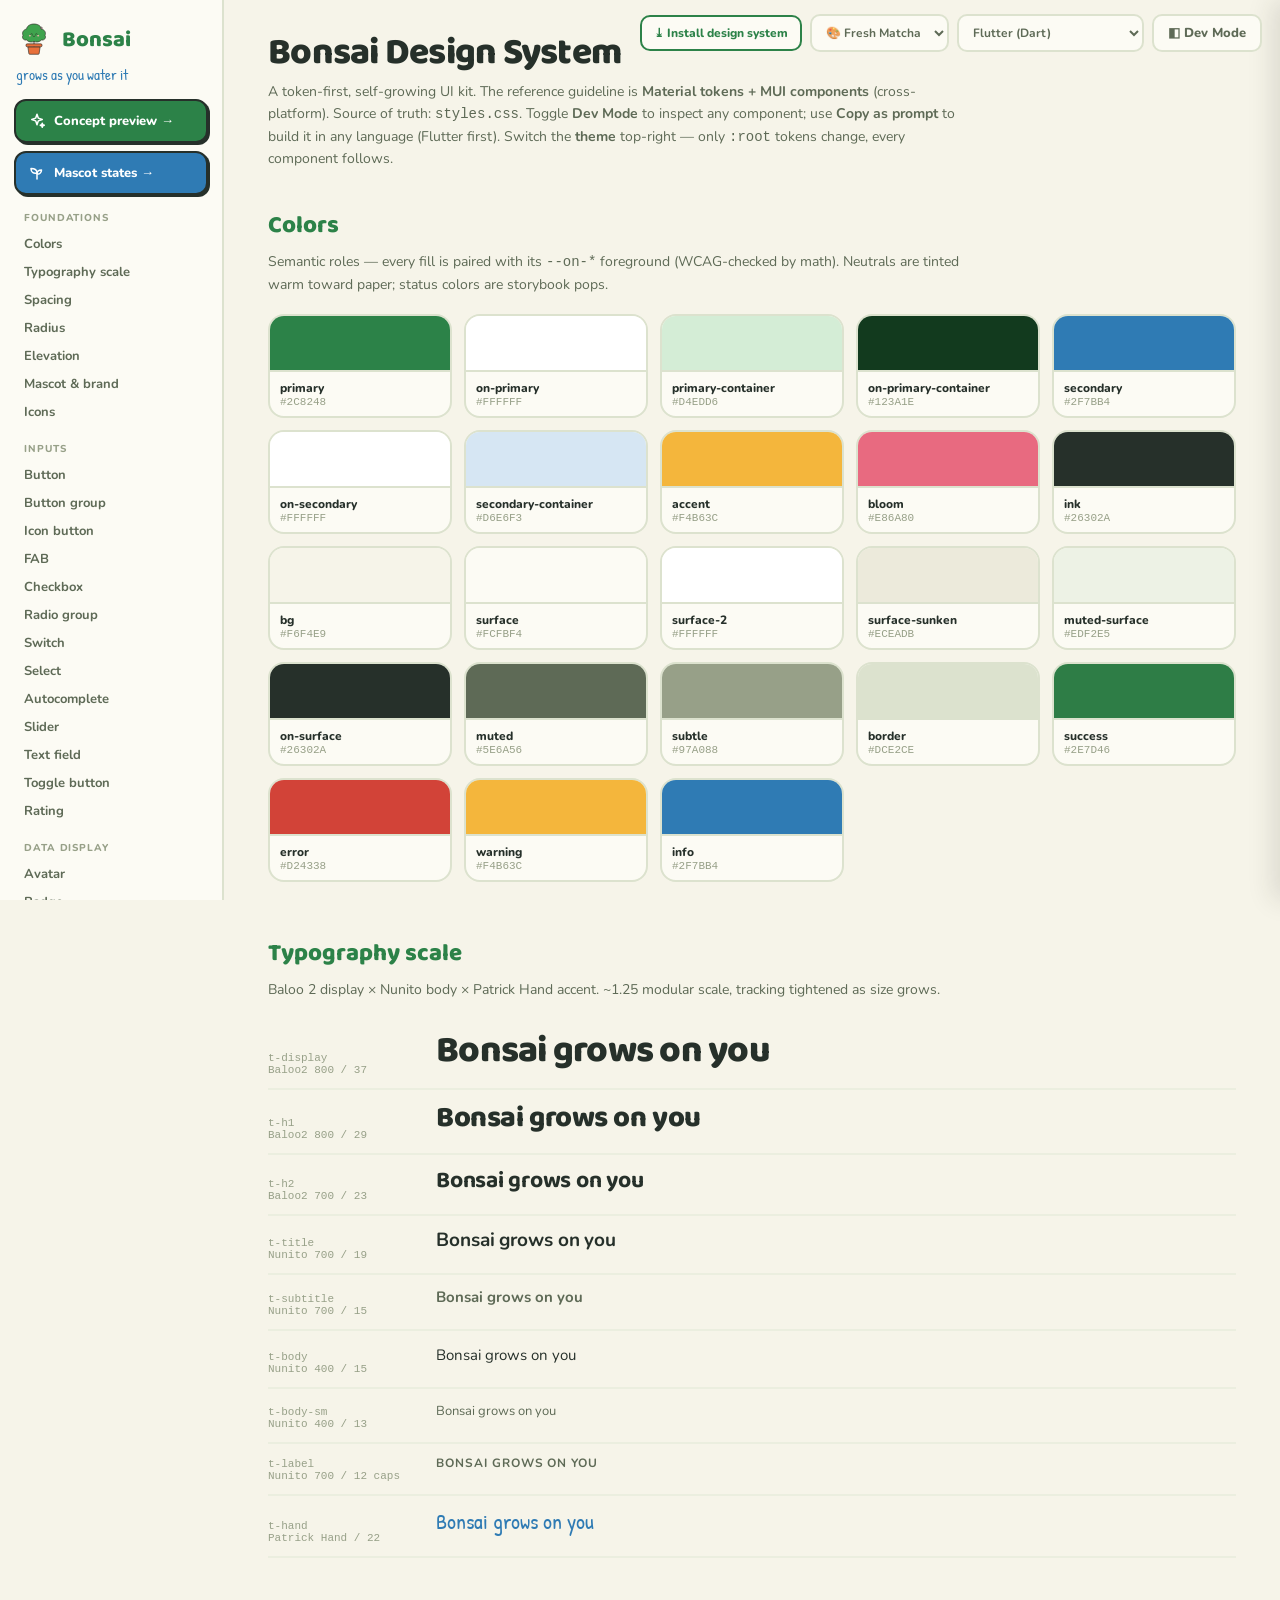
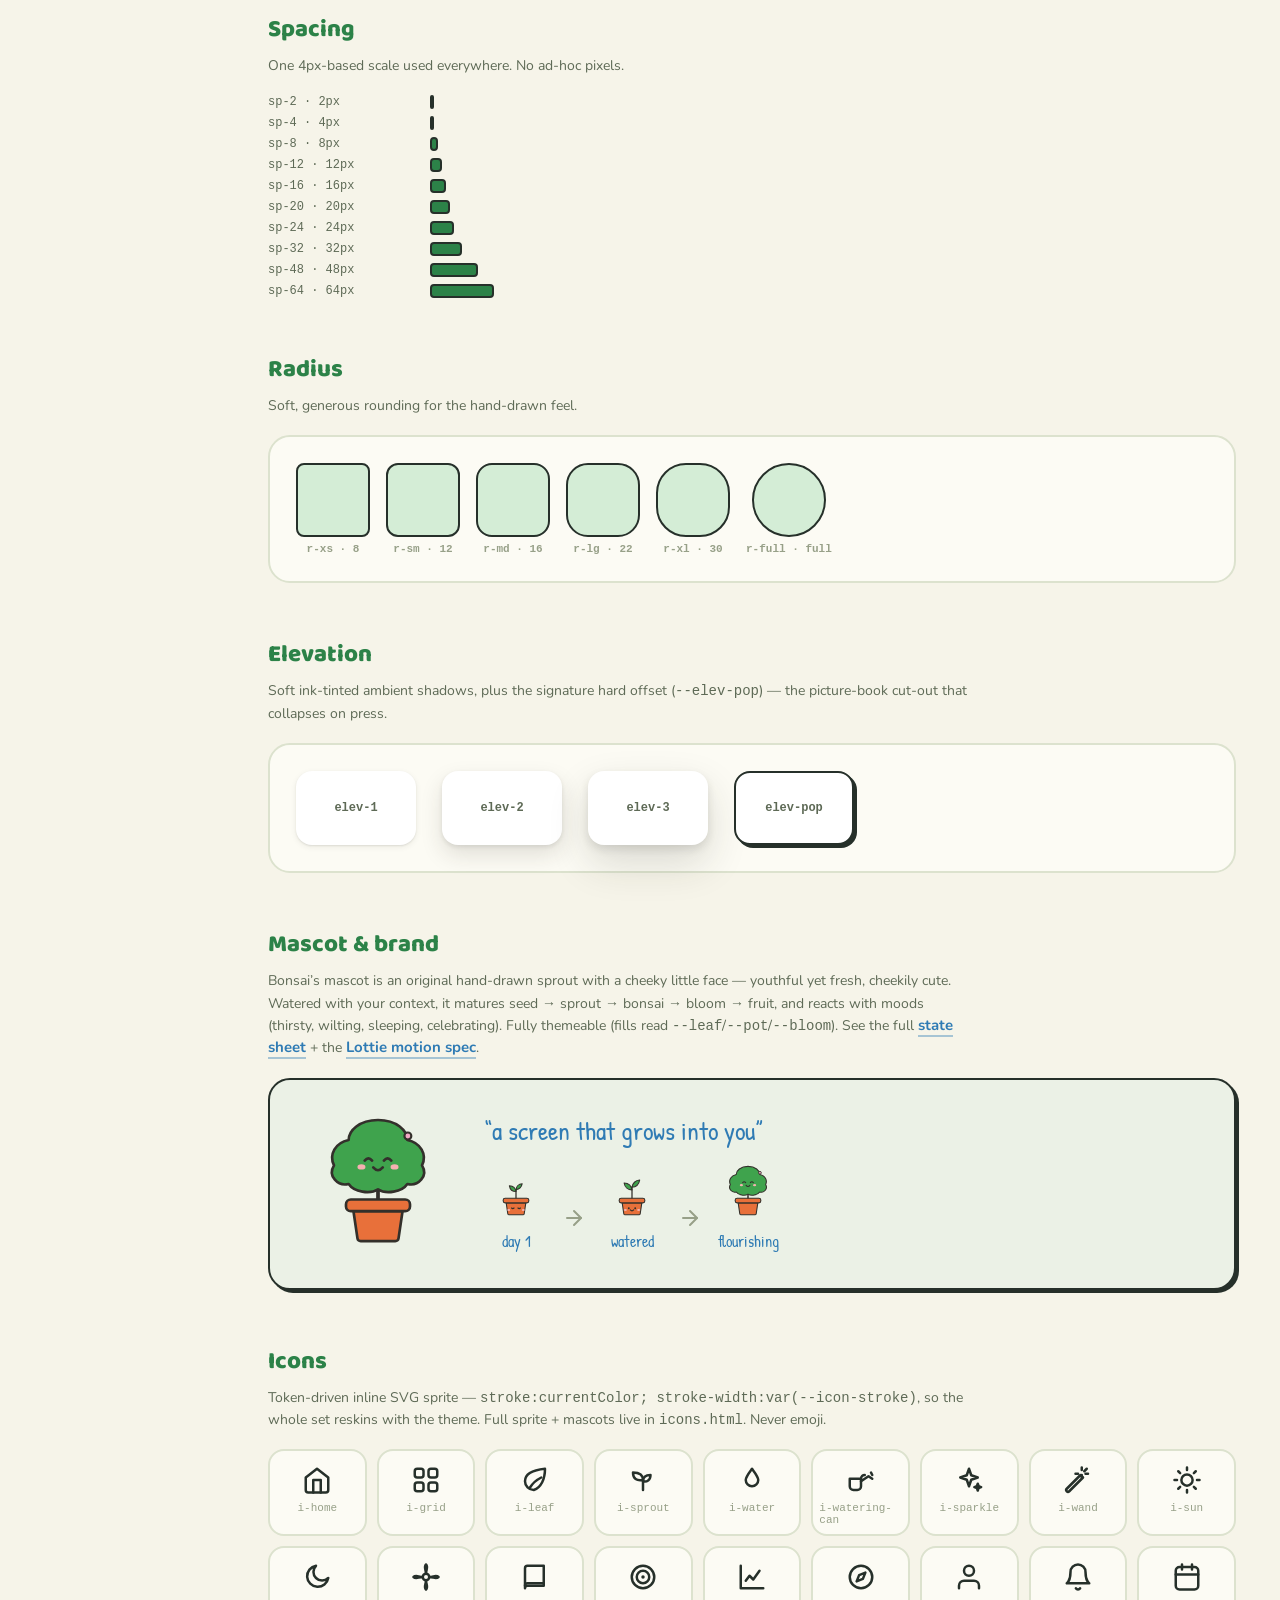
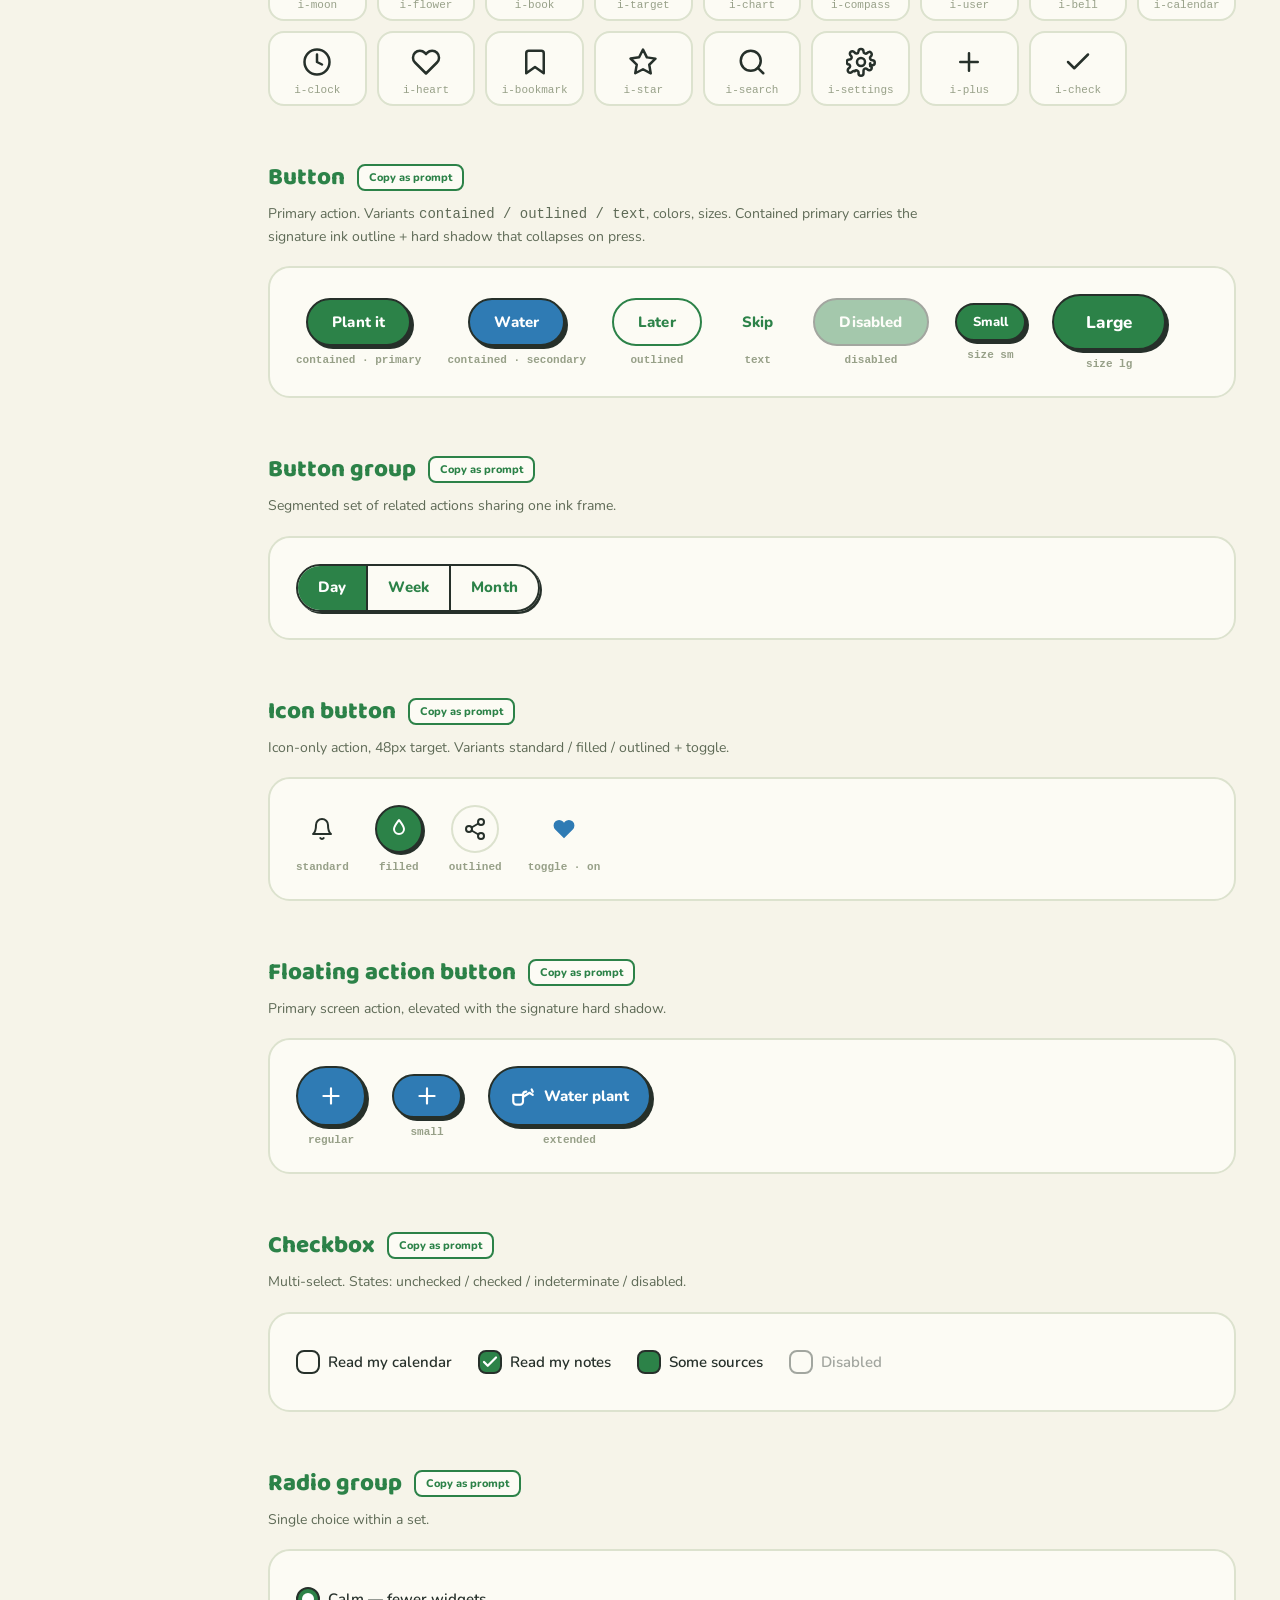
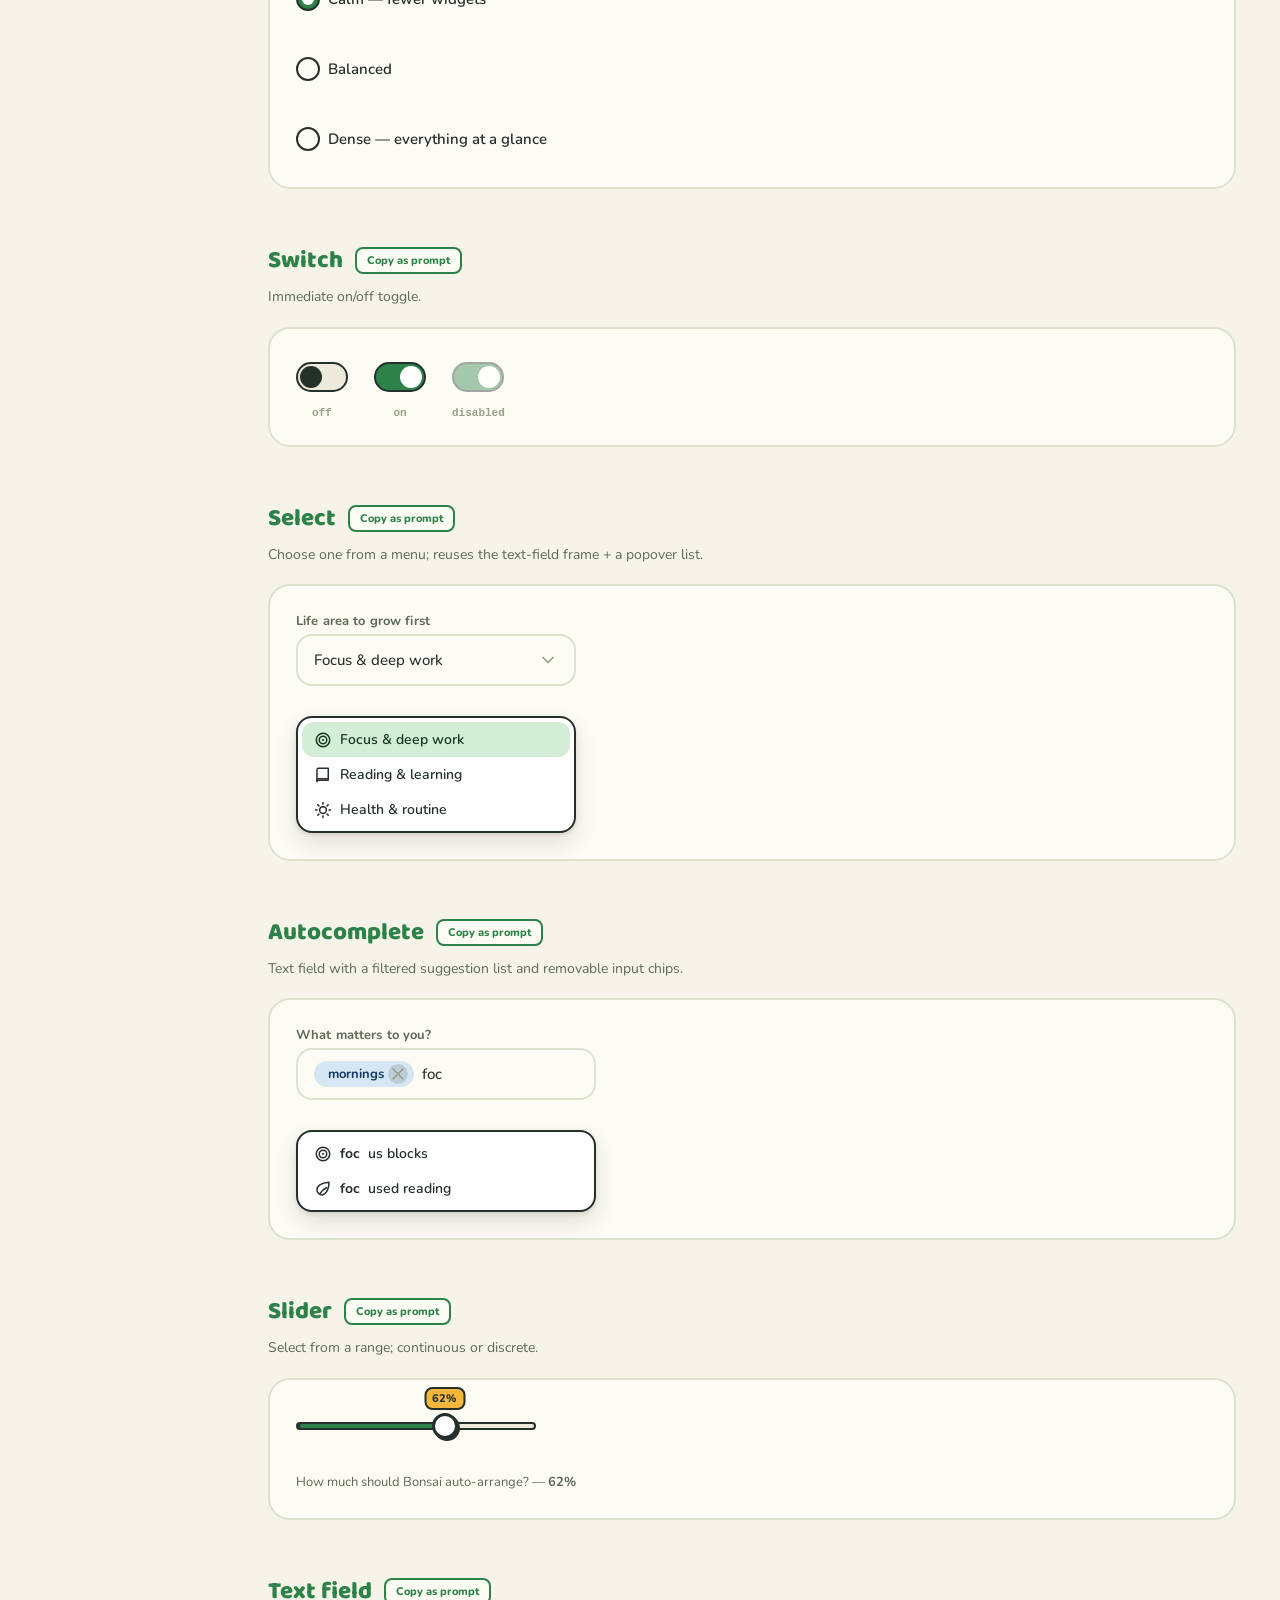
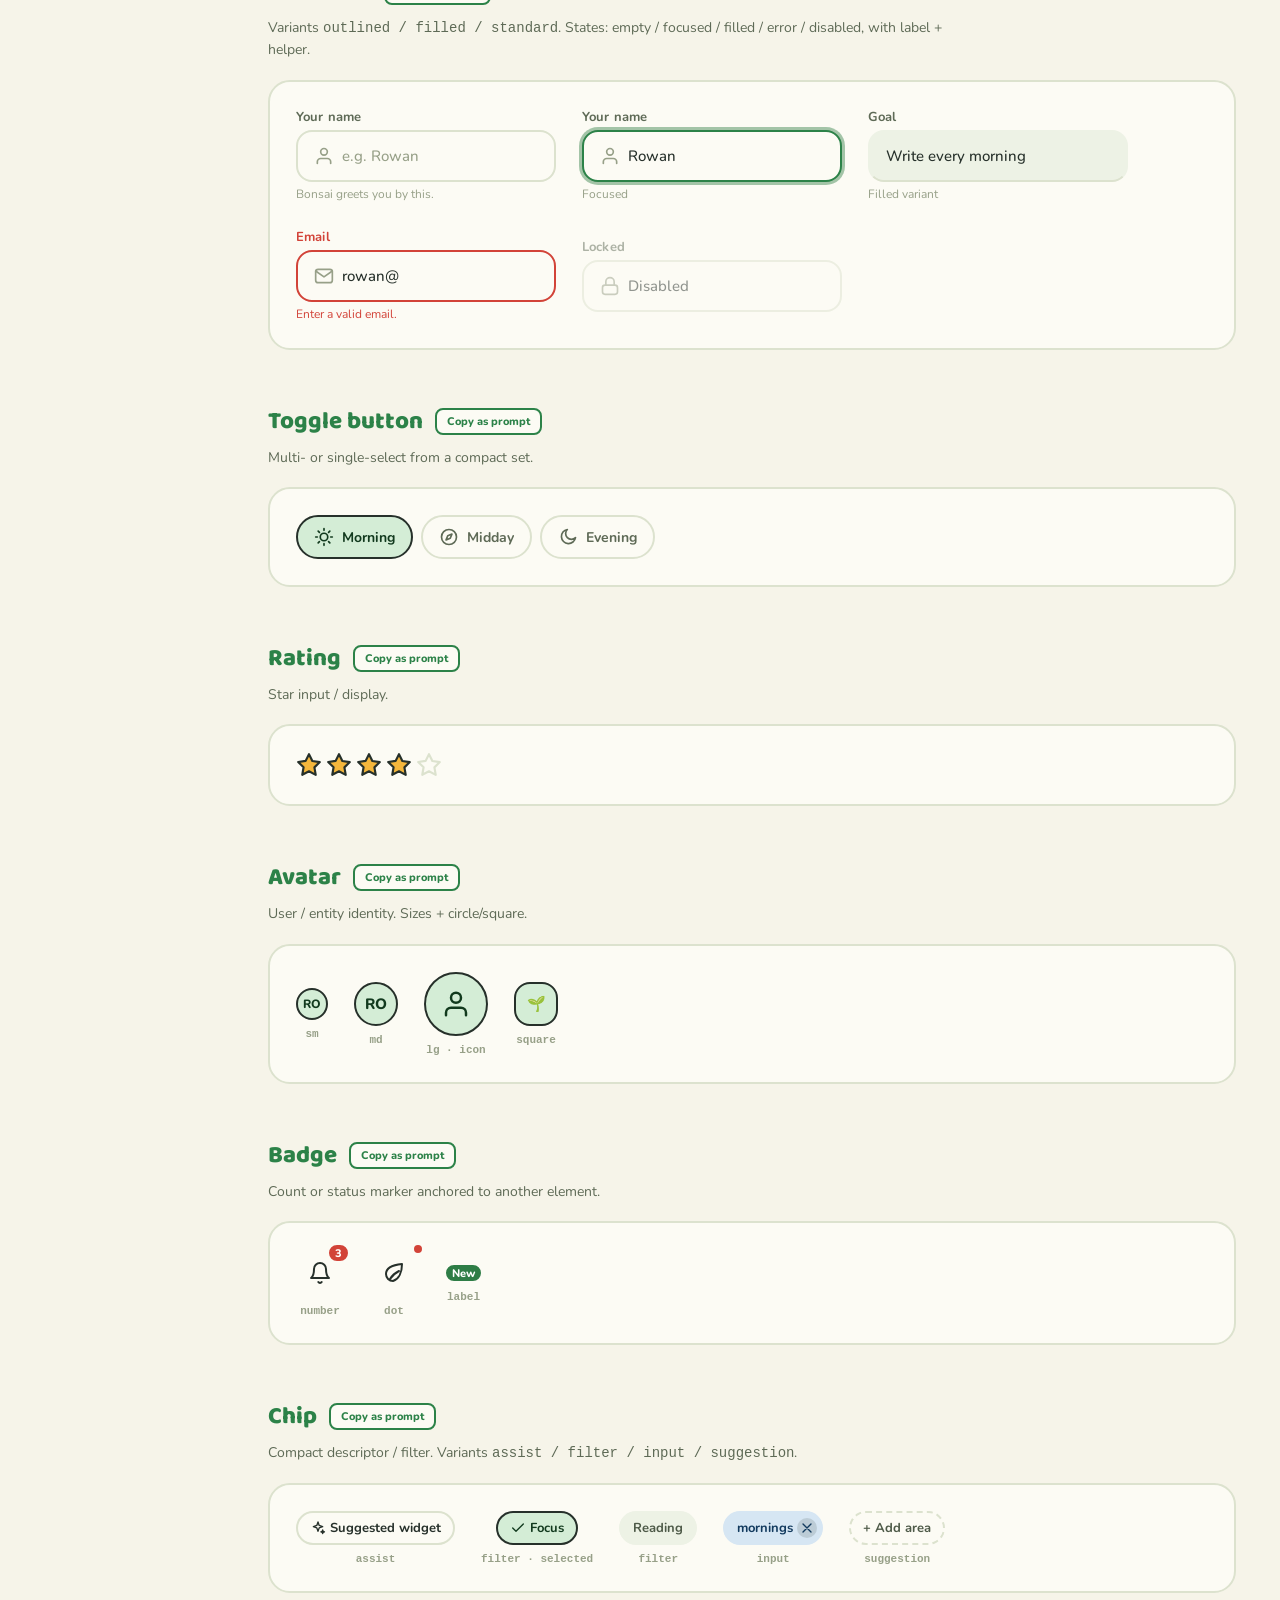
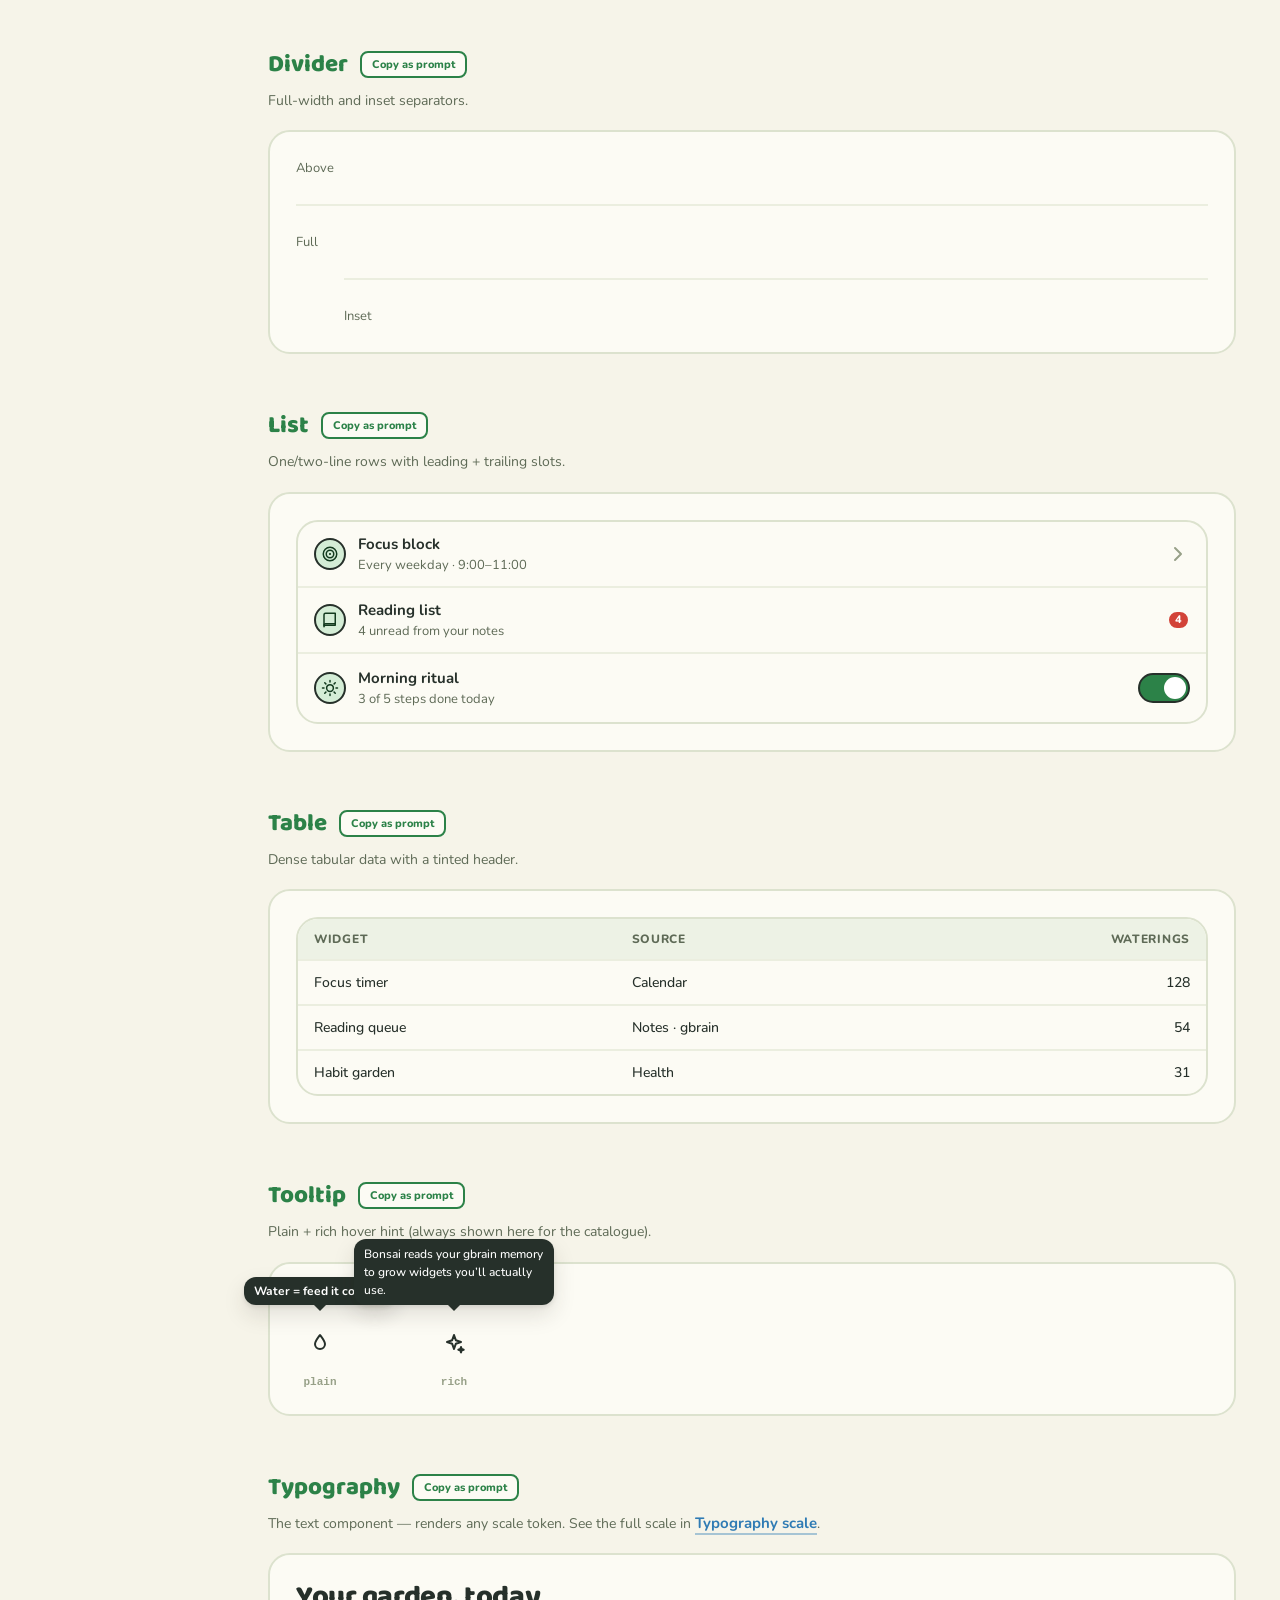
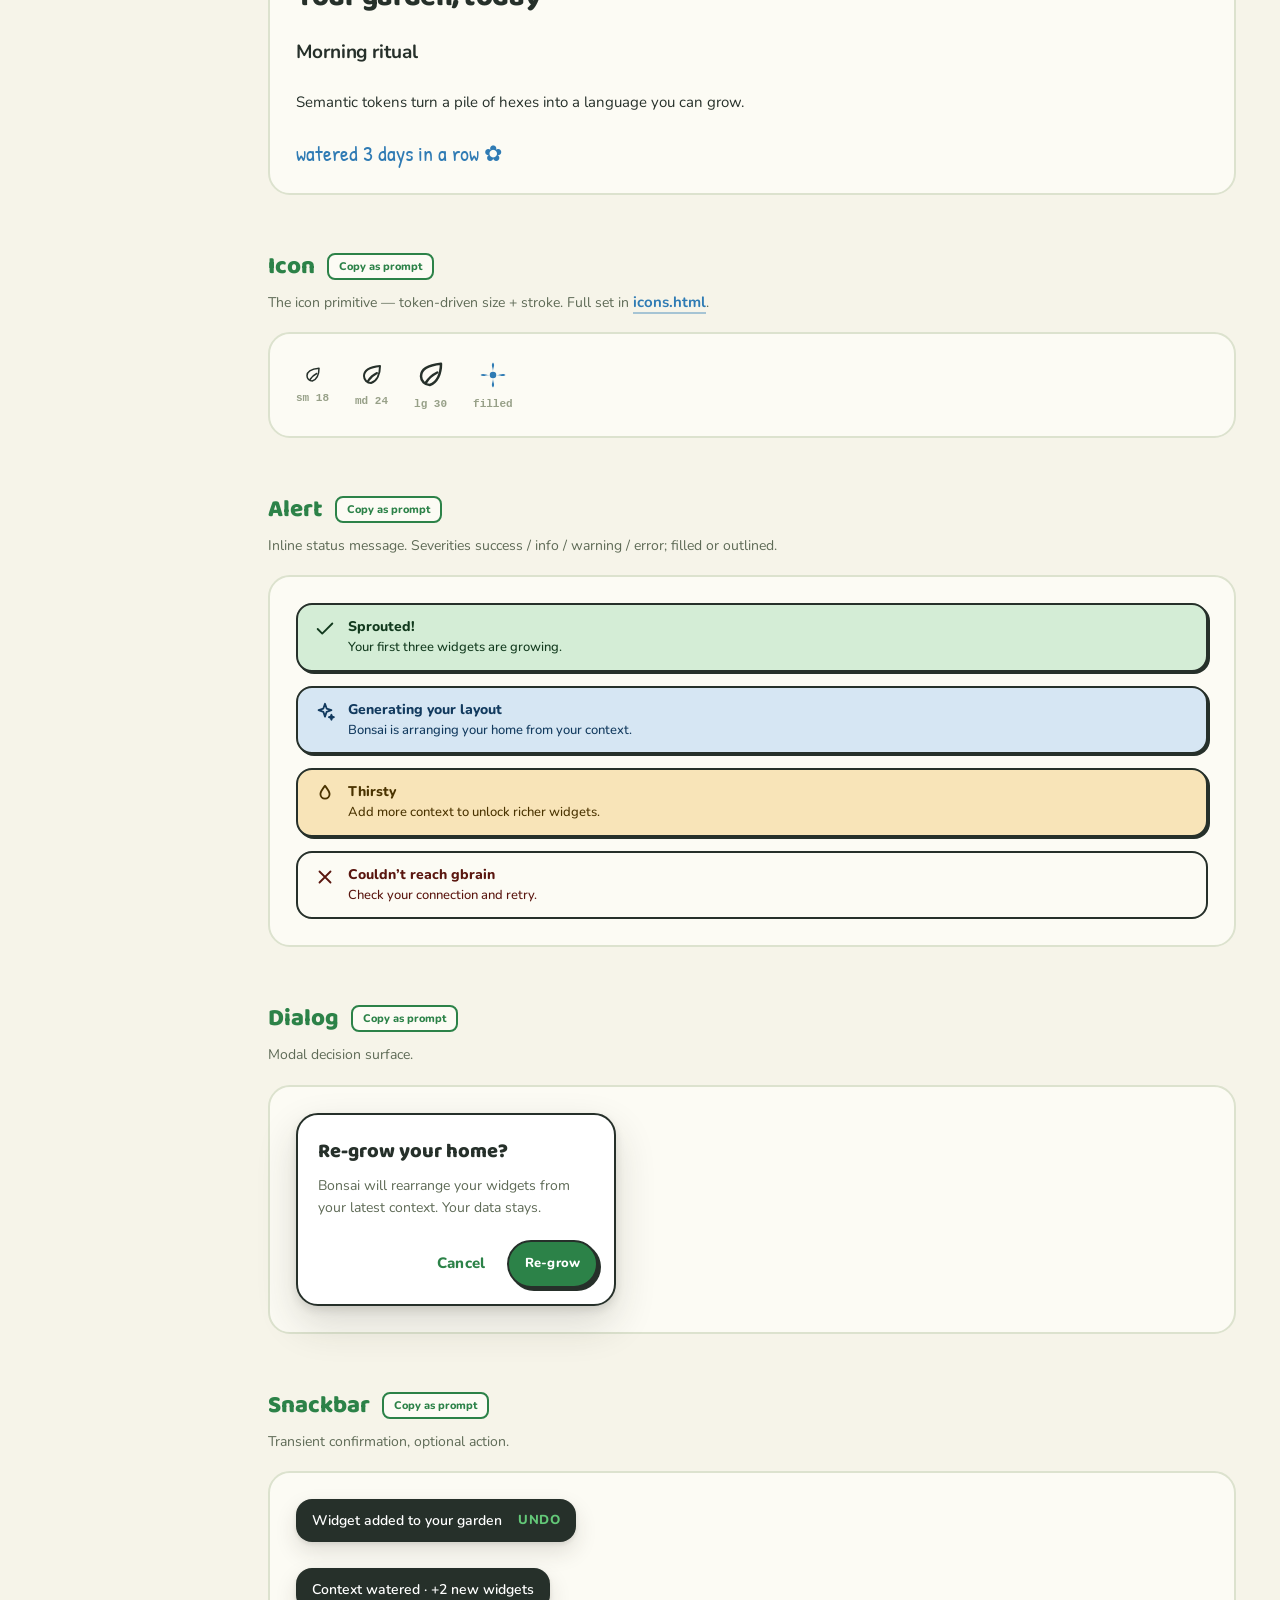
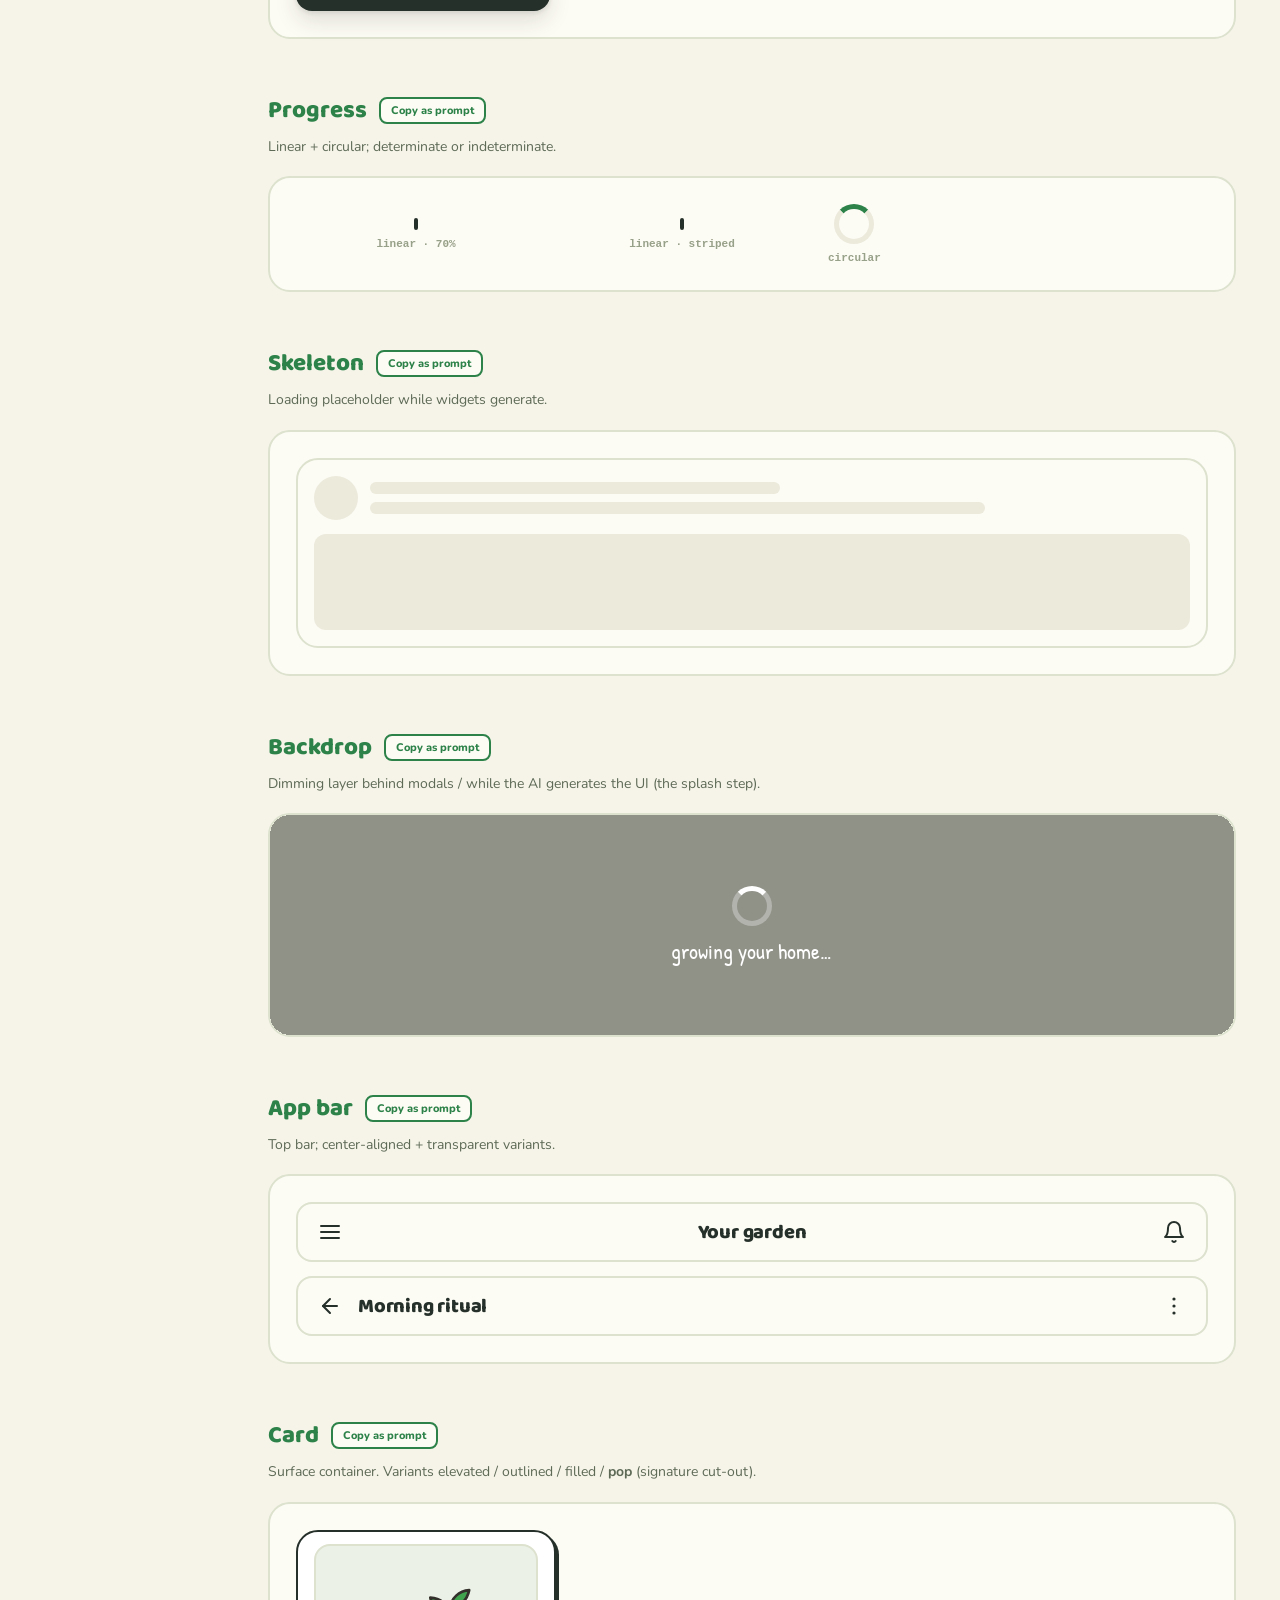
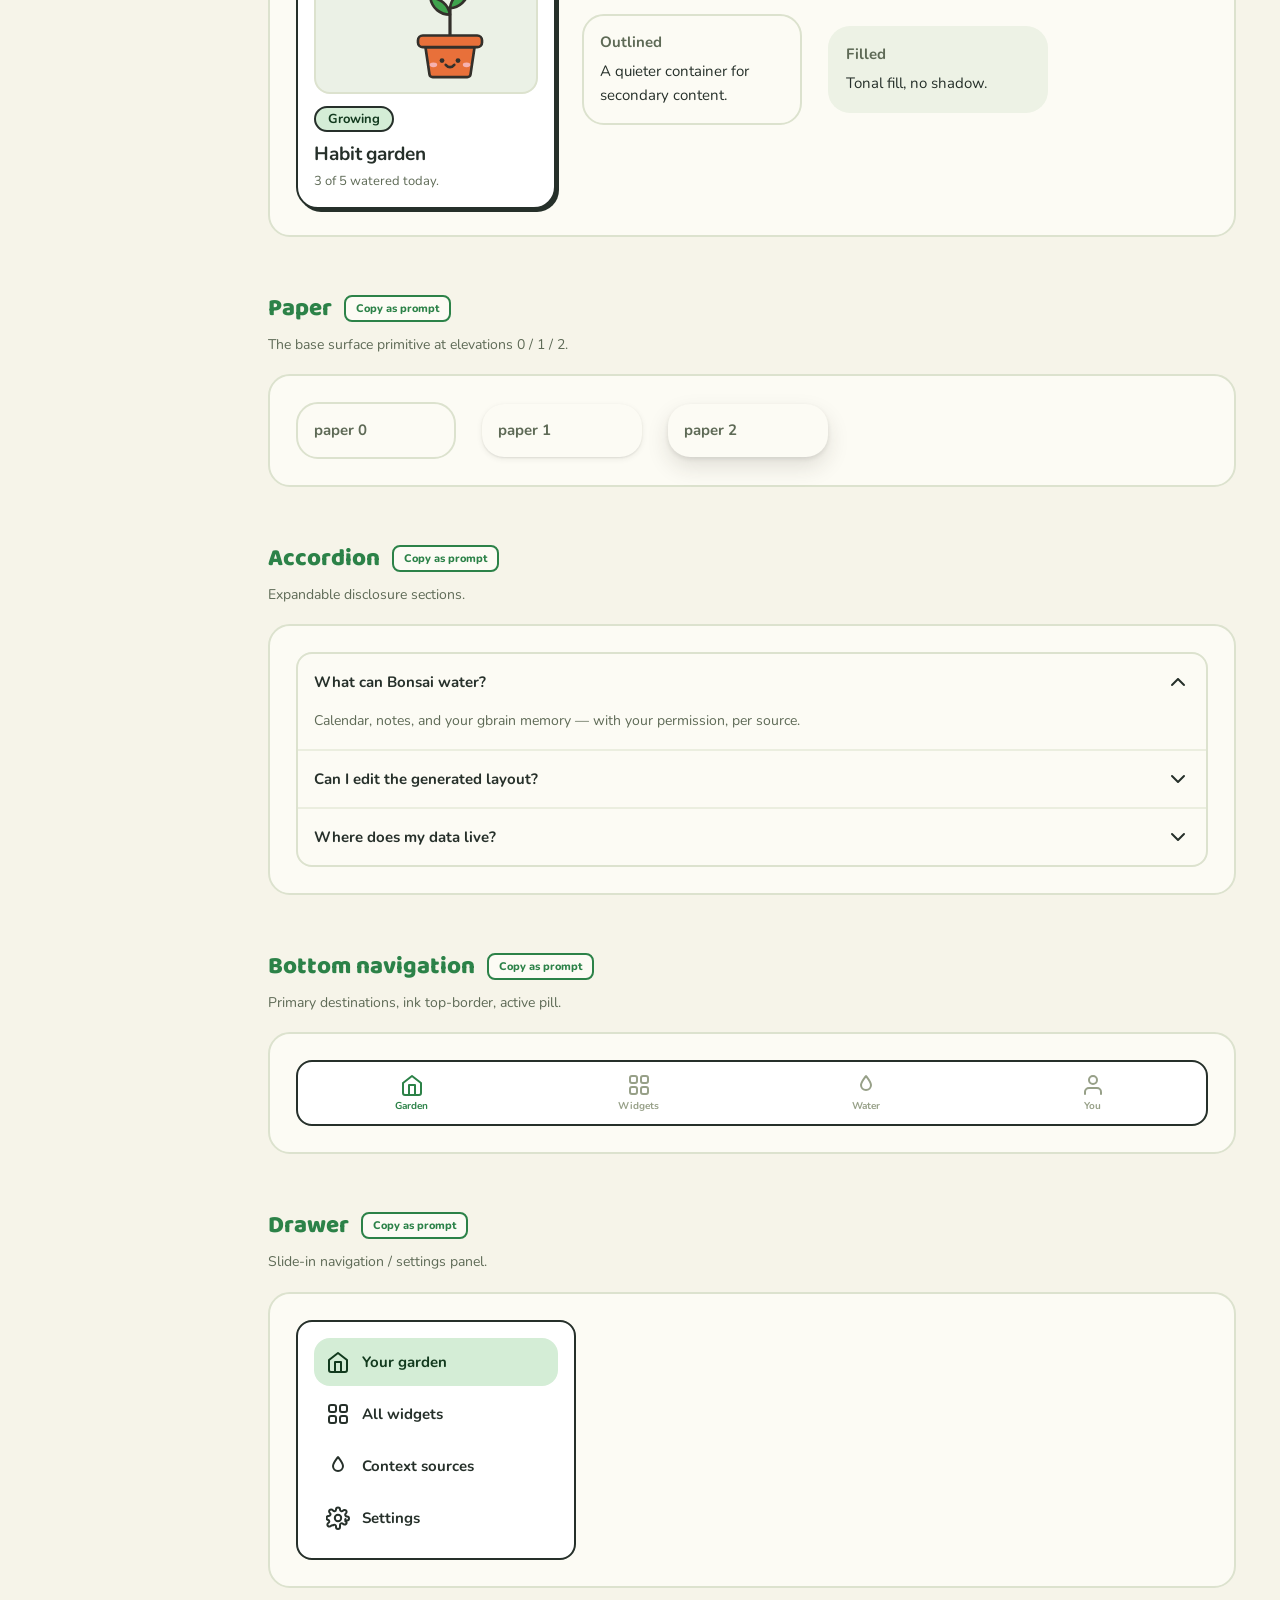
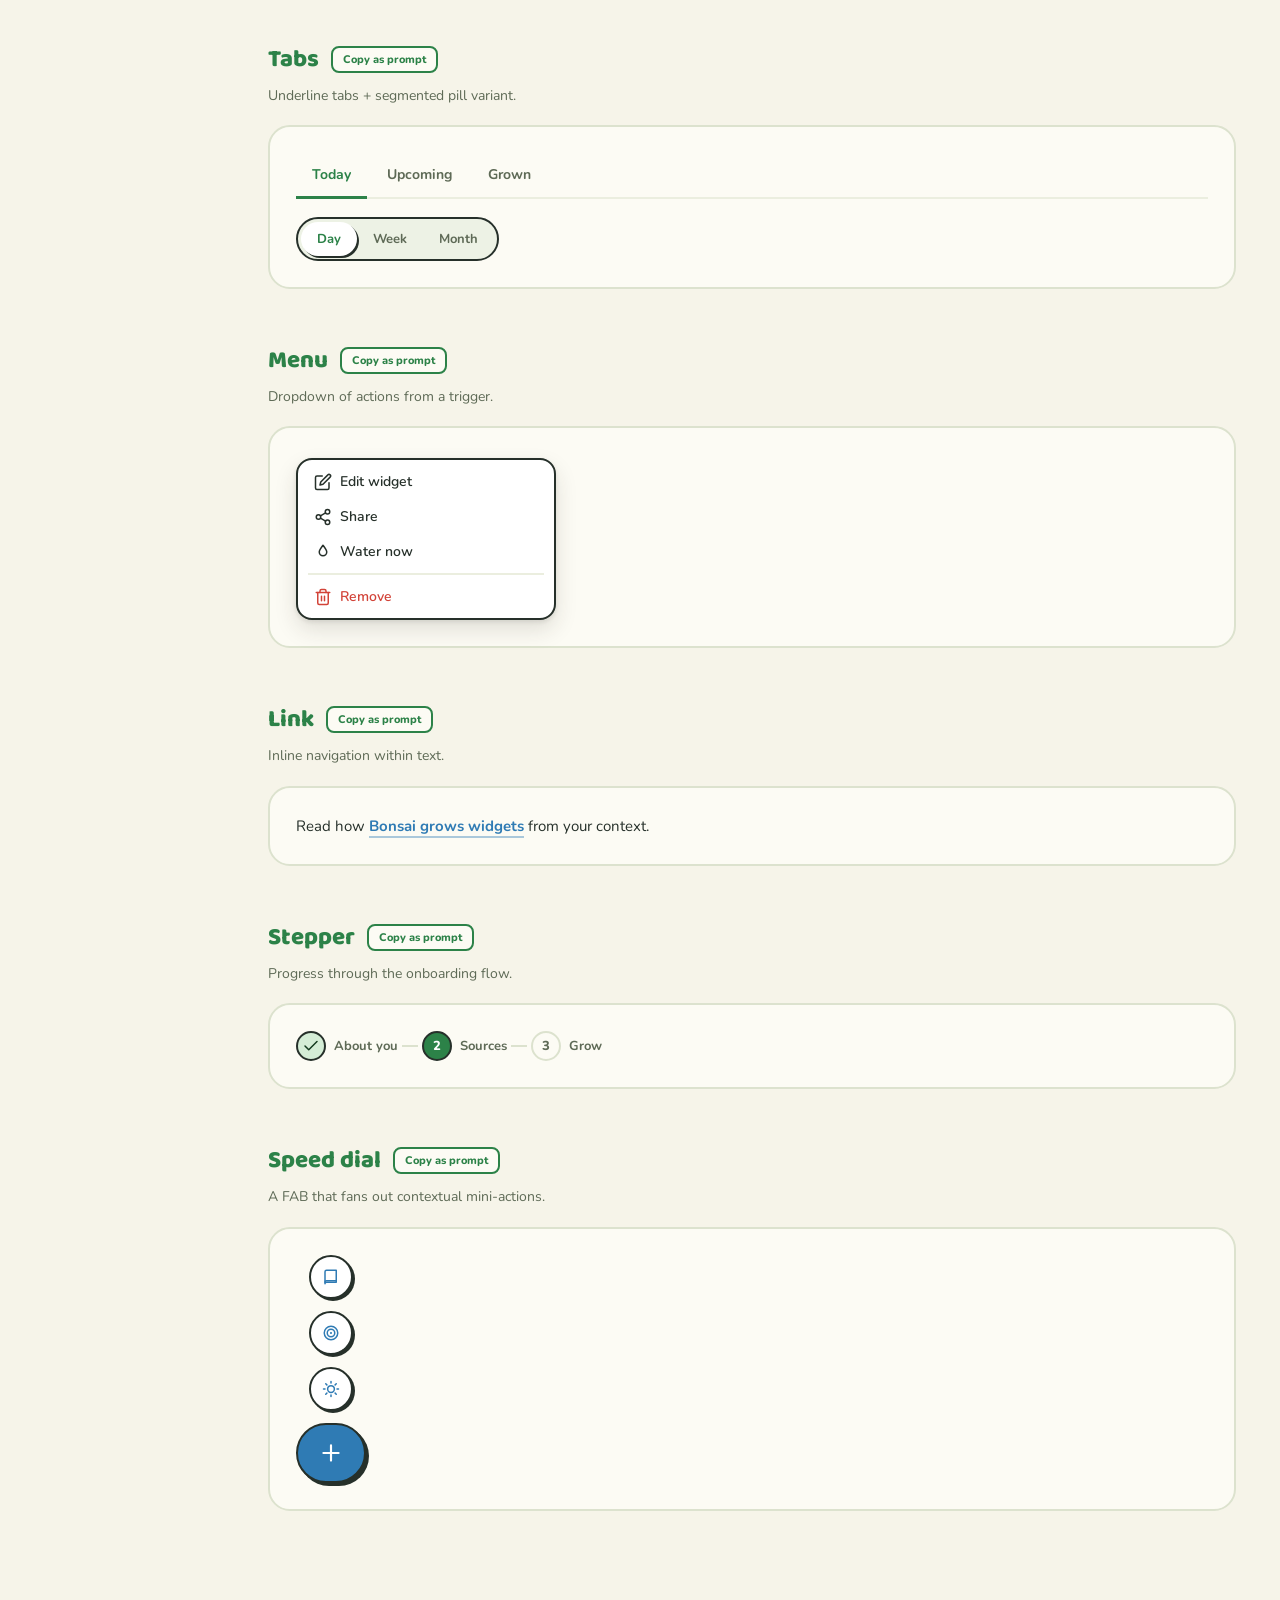
==== commit f1b52e3b: "English translation" ====
--- a/design-system/index.html
+++ b/design-system/index.html
@@ -205,7 +205,7 @@
       <div class="cell"><div class="eb" style="box-shadow:var(--elev-pop);border:2px solid var(--ink)">elev-pop</div></div>
     </div></div></section>
 
-  <section id="brand"><h2 class="sec">Mascot &amp; brand</h2><p class="sec-desc">Bonsai’s mascot is an original hand-drawn sprout with a cheeky little face (幼齿但清新、贱萌). Watered with your context, it matures seed → sprout → bonsai → bloom → fruit, and reacts with moods (thirsty, wilting, sleeping, celebrating). Fully themeable (fills read <code>--leaf</code>/<code>--pot</code>/<code>--bloom</code>). See the full <a class="link" href="mascot.html">state sheet</a> + the <a class="link" href="motion-lottie.md">Lottie motion spec</a>.</p>
+  <section id="brand"><h2 class="sec">Mascot &amp; brand</h2><p class="sec-desc">Bonsai’s mascot is an original hand-drawn sprout with a cheeky little face — youthful yet fresh, cheekily cute. Watered with your context, it matures seed → sprout → bonsai → bloom → fruit, and reacts with moods (thirsty, wilting, sleeping, celebrating). Fully themeable (fills read <code>--leaf</code>/<code>--pot</code>/<code>--bloom</code>). See the full <a class="link" href="mascot.html">state sheet</a> + the <a class="link" href="motion-lottie.md">Lottie motion spec</a>.</p>
     <div class="brandcard">
       <svg class="art art--xl"><use href="#m-bonsai"/></svg>
       <div>
--- a/design-system/styles.css
+++ b/design-system/styles.css
@@ -18,7 +18,7 @@
   --ink:#26302A;
 
   /* THEME: "Fresh Matcha" — bright spring green + sky blue on milky cream,
-     high-key & airy (清新幼齿). Palette = OKLCH tonal ramp off a spring-green
+     high-key & airy, fresh and youthful. Palette = OKLCH tonal ramp off a spring-green
      seed; sky-blue is the complementary-cool accent; neutrals tinted lightly
      cool-green toward the cream. All fill/--on-* pairs WCAG-checked by math. */
   /* primary — fresh green (white text ≈4.8:1) */
